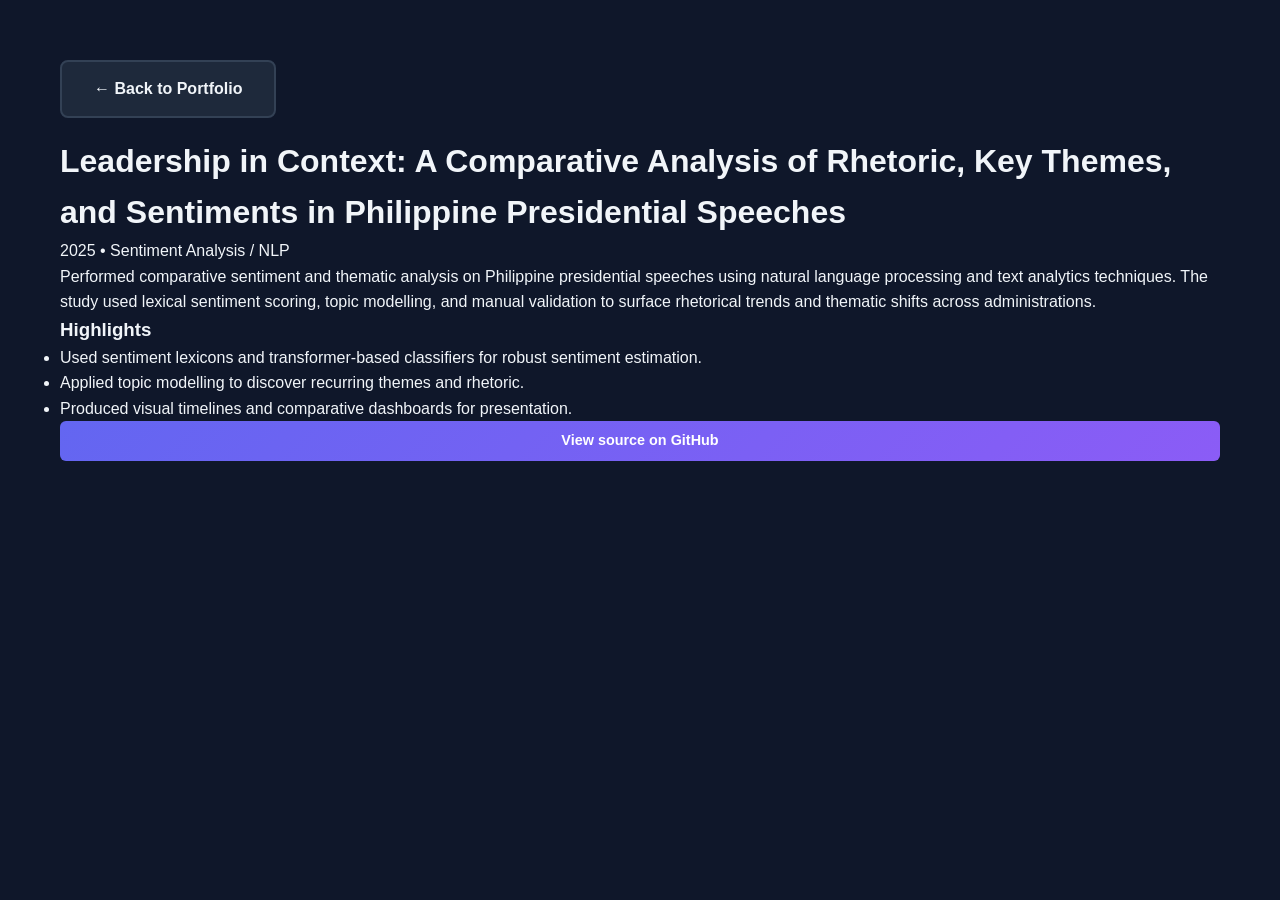
==== leadership-context.html @ 1852f16f "Add files via upload" ====
<!doctype html>
<html lang="en">
<head>
  <meta charset="utf-8">
  <meta name="viewport" content="width=device-width, initial-scale=1">
  <title>Leadership in Context — Research</title>
  <link rel="stylesheet" href="style.css">
</head>
<body>
  <div class="container" style="padding:60px 20px;">
    <a href="index.html" class="btn btn-tertiary" style="margin-bottom:18px; display:inline-block;">← Back to Portfolio</a>
    <h1>Leadership in Context: A Comparative Analysis of Rhetoric, Key Themes, and Sentiments in Philippine Presidential Speeches</h1>
    <p class="research-meta">2025 • Sentiment Analysis / NLP</p>
    <p class="research-desc">Performed comparative sentiment and thematic analysis on Philippine presidential speeches using natural language processing and text analytics techniques. The study used lexical sentiment scoring, topic modelling, and manual validation to surface rhetorical trends and thematic shifts across administrations.</p>
    <h3>Highlights</h3>
    <ul>
      <li>Used sentiment lexicons and transformer-based classifiers for robust sentiment estimation.</li>
      <li>Applied topic modelling to discover recurring themes and rhetoric.</li>
      <li>Produced visual timelines and comparative dashboards for presentation.</li>
    </ul>
    <p><a href="https://github.com/garciaralphlawrence-svg/leadership-context" target="_blank" rel="noopener noreferrer" class="project-link">View source on GitHub</a></p>
  </div>
</body>
</html>
---- style.css ----
/* ================================
   GLOBAL STYLES & VARIABLES
   ================================ */

:root {
    --primary-color: #6366f1;
    --primary-dark: #4f46e5;
    --secondary-color: #8b5cf6;
    --accent-color: #ec4899;
    --bg-color: #0f172a;
    --bg-secondary: #1e293b;
    --text-primary: #f1f5f9;
    --text-secondary: #cbd5e1;
    --text-tertiary: #94a3b8;
    --border-color: #334155;
    --success: #10b981;
    --warning: #f59e0b;
    --error: #ef4444;
    
    --transition: all 0.3s cubic-bezier(0.4, 0, 0.2, 1);
    --shadow-sm: 0 2px 8px rgba(0, 0, 0, 0.3);
    --shadow-md: 0 8px 24px rgba(0, 0, 0, 0.4);
    --shadow-lg: 0 20px 40px rgba(0, 0, 0, 0.5);
}

* {
    margin: 0;
    padding: 0;
    box-sizing: border-box;
}

html {
    scroll-behavior: smooth;
}

body {
    font-family: -apple-system, BlinkMacSystemFont, 'Segoe UI', Roboto, 'Helvetica Neue', Arial, sans-serif;
    background-color: var(--bg-color);
    color: var(--text-primary);
    line-height: 1.6;
    overflow-x: hidden;
}

/* ================================
   LOADING ANIMATION
   ================================ */

.loader {
    position: fixed;
    top: 0;
    left: 0;
    width: 100%;
    height: 100%;
    background: linear-gradient(135deg, var(--bg-color) 0%, var(--bg-secondary) 100%);
    display: flex;
    align-items: center;
    justify-content: center;
    z-index: 9999;
    animation: fadeOut 0.8s ease-in-out 2.5s forwards;
}

.loader-spinner {
    width: 50px;
    height: 50px;
    border: 3px solid var(--border-color);
    border-top-color: var(--primary-color);
    border-radius: 50%;
    animation: spin 1s linear infinite;
}

@keyframes spin {
    to { transform: rotate(360deg); }
}

@keyframes fadeOut {
    to {
        opacity: 0;
        visibility: hidden;
    }
}

/* ================================
   CONTAINER & LAYOUT
   ================================ */

.container {
    max-width: 1200px;
    margin: 0 auto;
    padding: 0 20px;
}

.section {
    padding: 100px 0;
    position: relative;
}

.section-title {
    font-size: 3rem;
    font-weight: 700;
    text-align: center;
    margin-bottom: 20px;
    background: linear-gradient(135deg, var(--primary-color), var(--secondary-color));
    -webkit-background-clip: text;
    -webkit-text-fill-color: transparent;
    background-clip: text;
}

.section-divider {
    width: 80px;
    height: 4px;
    background: linear-gradient(90deg, var(--primary-color), var(--secondary-color));
    margin: 0 auto 60px;
    border-radius: 2px;
}

/* ================================
   NAVIGATION BAR
   ================================ */

.navbar {
    position: fixed;
    top: 0;
    width: 100%;
    background: rgba(15, 23, 42, 0.8);
    backdrop-filter: blur(10px);
    border-bottom: 1px solid rgba(51, 65, 85, 0.1);
    z-index: 1000;
    transition: var(--transition);
}

.navbar.scrolled {
    background: rgba(15, 23, 42, 0.95);
    box-shadow: var(--shadow-sm);
}

.nav-container {
    max-width: 1200px;
    margin: 0 auto;
    padding: 0 20px;
    display: flex;
    justify-content: space-between;
    align-items: center;
    height: 70px;
}

.nav-logo a {
    font-size: 1.5rem;
    font-weight: 700;
    color: var(--text-primary);
    text-decoration: none;
    display: flex;
    align-items: center;
    gap: 8px;
}

.logo-char {
    background: linear-gradient(135deg, var(--primary-color), var(--secondary-color));
    -webkit-background-clip: text;
    -webkit-text-fill-color: transparent;
    background-clip: text;
}

.nav-menu {
    display: flex;
    list-style: none;
    gap: 30px;
}

.nav-link {
    color: var(--text-secondary);
    text-decoration: none;
    font-weight: 500;
    font-size: 0.95rem;
    transition: var(--transition);
    position: relative;
    padding-bottom: 5px;
}

.nav-link::after {
    content: '';
    position: absolute;
    bottom: 0;
    left: 0;
    width: 0;
    height: 2px;
    background: linear-gradient(90deg, var(--primary-color), var(--secondary-color));
    transition: var(--transition);
}

.nav-link:hover::after,
.nav-link.active::after {
    width: 100%;
}

.nav-link:hover,
.nav-link.active {
    color: var(--text-primary);
}

.hamburger {
    display: none;
    flex-direction: column;
    cursor: pointer;
    gap: 5px;
}

.hamburger span {
    width: 25px;
    height: 3px;
    background: var(--text-primary);
    border-radius: 2px;
    transition: var(--transition);
}

/* ================================
   HERO SECTION
   ================================ */

.hero {
    min-height: 100vh;
    display: flex;
    align-items: center;
    justify-content: center;
    position: relative;
    padding-top: 70px;
    overflow: hidden;
}

.animated-bg {
    position: absolute;
    top: 0;
    left: 0;
    width: 100%;
    height: 100%;
    z-index: -1;
}

.particle {
    position: absolute;
    width: 300px;
    height: 300px;
    background: radial-gradient(circle, var(--primary-color), transparent);
    border-radius: 50%;
    filter: blur(60px);
    opacity: 0.1;
    animation: float 15s ease-in-out infinite;
    left: var(--x);
    top: var(--y);
}

.particle:nth-child(even) {
    animation: float 20s ease-in-out infinite reverse;
    background: radial-gradient(circle, var(--secondary-color), transparent);
}

@keyframes float {
    0%, 100% { transform: translateY(0px); }
    50% { transform: translateY(-100px); }
}

.hero-content {
    text-align: center;
    z-index: 1;
    animation: fadeInUp 1s ease-out 0.2s backwards;
}

.profile-image-container {
    margin-bottom: 40px;
    animation: fadeInDown 1s ease-out backwards;
}

.profile-image {
    width: 200px;
    height: 200px;
    margin: 0 auto;
    position: relative;
    border-radius: 20px;
    overflow: hidden;
    border: 3px solid var(--primary-color);
    box-shadow: 0 20px 40px rgba(99, 102, 241, 0.3);
}

.profile-pic {
    width: 100%;
    height: 100%;
    object-fit: cover;
    display: block;
}

.hero-title {
    font-size: 4rem;
    font-weight: 800;
    margin-bottom: 15px;
    line-height: 1.2;
}

.typing {
    background: linear-gradient(135deg, var(--primary-color), var(--secondary-color), var(--accent-color));
    -webkit-background-clip: text;
    -webkit-text-fill-color: transparent;
    background-clip: text;
    animation: shimmer 3s ease-in-out infinite;
}

@keyframes shimmer {
    0%, 100% { background-position: 0% 50%; }
    50% { background-position: 100% 50%; }
}

.hero-subtitle {
    font-size: 1.5rem;
    color: var(--text-secondary);
    margin-bottom: 20px;
    font-weight: 600;
}

.hero-description {
    font-size: 1.1rem;
    color: var(--text-tertiary);
    max-width: 700px;
    margin: 0 auto 40px;
    line-height: 1.8;
}

.seeking-badge {
    display: inline-flex;
    align-items: center;
    gap: 10px;
    margin: 0 auto 20px;
    padding: 10px 18px;
    border-radius: 999px;
    background: rgba(16, 185, 129, 0.12);
    border: 1px solid rgba(16, 185, 129, 0.28);
    color: #a7f3d0;
    font-weight: 600;
    font-size: 0.95rem;
}

.trust-strip {
    display: flex;
    flex-wrap: wrap;
    justify-content: center;
    gap: 12px;
    margin-top: 26px;
}

.trust-item {
    display: inline-flex;
    align-items: center;
    gap: 8px;
    padding: 10px 14px;
    border-radius: 999px;
    background: rgba(99, 102, 241, 0.12);
    border: 1px solid rgba(99, 102, 241, 0.2);
    color: var(--text-primary);
    font-size: 0.9rem;
    font-weight: 600;
}

.hero-buttons {
    display: flex;
    gap: 20px;
    justify-content: center;
    flex-wrap: wrap;
}

/* ================================
   BUTTONS
   ================================ */

.btn {
    padding: 14px 32px;
    border: none;
    border-radius: 8px;
    font-size: 1rem;
    font-weight: 600;
    cursor: pointer;
    transition: var(--transition);
    display: inline-flex;
    align-items: center;
    gap: 8px;
    text-decoration: none;
}

.btn-primary {
    background: linear-gradient(135deg, var(--primary-color), var(--secondary-color));
    color: white;
    box-shadow: 0 10px 30px rgba(99, 102, 241, 0.3);
}

.btn-primary:hover {
    transform: translateY(-3px);
    box-shadow: 0 15px 40px rgba(99, 102, 241, 0.4);
}

.btn-secondary {
    background: transparent;
    border: 2px solid var(--primary-color);
    color: var(--primary-color);
}

.btn-secondary:hover {
    background: var(--primary-color);
    color: white;
    transform: translateY(-3px);
}

.btn-tertiary {
    background: var(--bg-secondary);
    border: 2px solid var(--border-color);
    color: var(--text-primary);
}

.btn-tertiary:hover {
    border-color: var(--primary-color);
    background: rgba(99, 102, 241, 0.1);
    transform: translateY(-3px);
}

/* ================================
   SCROLL INDICATOR
   ================================ */

.scroll-indicator {
    position: absolute;
    bottom: 40px;
    left: 50%;
    transform: translateX(-50%);
    display: flex;
    flex-direction: column;
    align-items: center;
    gap: 10px;
    animation: bounce 2s ease-in-out infinite;
    pointer-events: none !important;
    user-select: none;
    z-index: -1;
}

.scroll-indicator span {
    font-size: 0.9rem;
    color: var(--text-tertiary);
}

.mouse {
    width: 26px;
    height: 40px;
    border: 2px solid var(--text-tertiary);
    border-radius: 12px;
    display: flex;
    align-items: flex-start;
    justify-content: center;
    padding-top: 6px;
}

.wheel {
    width: 4px;
    height: 8px;
    background: var(--text-tertiary);
    border-radius: 2px;
    animation: scroll-wheel 1.5s ease-in-out infinite;
}

@keyframes bounce {
    0%, 100% { transform: translateX(-50%) translateY(0); }
    50% { transform: translateX(-50%) translateY(10px); }
}

@keyframes scroll-wheel {
    0% { opacity: 1; transform: translateY(0); }
    100% { opacity: 0; transform: translateY(10px); }
}

/* ================================
   ABOUT SECTION
   ================================ */

.about-content {
    display: grid;
    grid-template-columns: 1.2fr 1fr;
    gap: 60px;
    align-items: center;
}

.about-text h3 {
    font-size: 2rem;
    margin-bottom: 20px;
    color: var(--text-primary);
}

.about-text p {
    color: var(--text-secondary);
    margin-bottom: 20px;
    line-height: 1.8;
}

.about-highlights {
    display: grid;
    grid-template-columns: repeat(auto-fit, minmax(150px, 1fr));
    gap: 20px;
}

.highlight-card {
    background: linear-gradient(135deg, rgba(99, 102, 241, 0.1), rgba(139, 92, 246, 0.1));
    padding: 30px;
    border-radius: 12px;
    border: 1px solid rgba(99, 102, 241, 0.2);
    text-align: center;
    transition: var(--transition);
}

.highlight-card:hover {
    transform: translateY(-5px);
    border-color: var(--primary-color);
    box-shadow: 0 10px 30px rgba(99, 102, 241, 0.2);
}

.highlight-card i {
    font-size: 2.5rem;
    color: var(--primary-color);
    margin-bottom: 15px;
}

.highlight-card h4 {
    font-size: 1.1rem;
    margin-bottom: 10px;
    color: var(--text-primary);
}

.highlight-card p {
    font-size: 0.9rem;
    color: var(--text-tertiary);
}

/* ================================
   SKILLS SECTION
   ================================ */

.skills-grid {
    display: grid;
    grid-template-columns: repeat(auto-fit, minmax(300px, 1fr));
    gap: 40px;
}

.skill-category {
    background: linear-gradient(135deg, rgba(99, 102, 241, 0.05), rgba(139, 92, 246, 0.05));
    padding: 40px;
    border-radius: 12px;
    border: 1px solid rgba(99, 102, 241, 0.1);
    transition: var(--transition);
}

.skill-category:hover {
    border-color: var(--primary-color);
    box-shadow: 0 10px 30px rgba(99, 102, 241, 0.15);
}

.category-title {
    font-size: 1.3rem;
    color: var(--primary-color);
    margin-bottom: 25px;
    font-weight: 600;
}

.skill-cards {
    display: grid;
    gap: 20px;
}

.skill-card {
    background: var(--bg-secondary);
    padding: 15px;
    border-radius: 8px;
    border: 1px solid var(--border-color);
    transition: var(--transition);
}

.skill-card:hover {
    border-color: var(--primary-color);
    background: rgba(99, 102, 241, 0.1);
}

.skill-card i {
    font-size: 1.8rem;
    color: var(--primary-color);
    margin-bottom: 8px;
}

.skill-card span {
    display: block;
    font-weight: 600;
    margin-bottom: 8px;
    color: var(--text-primary);
}

.skill-level {
    width: 100%;
    height: 6px;
    background: var(--border-color);
    border-radius: 3px;
    overflow: hidden;
}

.level-fill {
    height: 100%;
    background: linear-gradient(90deg, var(--primary-color), var(--secondary-color));
    border-radius: 3px;
    animation: fillBar 1.5s ease-out;
}

@keyframes fillBar {
    from { width: 0; }
}

/* ================================
   EXPERIENCE SECTION
   ================================ */

.timeline {
    position: relative;
    padding: 20px 0;
}

.timeline::before {
    content: '';
    position: absolute;
    left: 50%;
    transform: translateX(-50%);
    width: 2px;
    height: 100%;
    background: linear-gradient(180deg, var(--primary-color), var(--secondary-color));
}

.timeline-item {
    margin-bottom: 50px;
    position: relative;
}

.timeline-item:nth-child(even) .timeline-content {
    margin-left: auto;
    margin-right: 0;
    text-align: right;
}

.timeline-dot {
    position: absolute;
    left: 50%;
    top: 0;
    transform: translateX(-50%);
    width: 20px;
    height: 20px;
    background: var(--primary-color);
    border: 4px solid var(--bg-color);
    border-radius: 50%;
    box-shadow: 0 0 0 4px var(--primary-color);
}

.timeline-content {
    max-width: 45%;
    background: linear-gradient(135deg, rgba(99, 102, 241, 0.1), rgba(139, 92, 246, 0.1));
    padding: 30px;
    border-radius: 12px;
    border: 1px solid rgba(99, 102, 241, 0.2);
    transition: var(--transition);
}

.timeline-content:hover {
    border-color: var(--primary-color);
    box-shadow: 0 10px 30px rgba(99, 102, 241, 0.15);
}

.timeline-header {
    display: flex;
    justify-content: space-between;
    align-items: center;
    margin-bottom: 10px;
}

.timeline-content h3 {
    font-size: 1.5rem;
    color: var(--text-primary);
    margin-bottom: 5px;
}

.timeline-date {
    font-size: 0.9rem;
    color: var(--text-tertiary);
    display: flex;
    align-items: center;
    gap: 5px;
}

.timeline-company {
    color: var(--primary-color);
    font-weight: 600;
    margin-bottom: 15px;
    font-size: 0.95rem;
}

.timeline-responsibilities {
    list-style: none;
    color: var(--text-secondary);
}

.timeline-responsibilities li {
    margin-bottom: 12px;
    padding-left: 20px;
    position: relative;
}

.timeline-responsibilities li::before {
    content: '▸';
    position: absolute;
    left: 0;
    color: var(--primary-color);
}

/* ================================
   PROJECTS SECTION
   ================================ */

.projects-grid {
    display: grid;
    grid-template-columns: repeat(auto-fit, minmax(350px, 1fr));
    gap: 30px;
}

.featured-project {
    background: linear-gradient(135deg, rgba(99, 102, 241, 0.14), rgba(139, 92, 246, 0.12));
    border: 1px solid rgba(99, 102, 241, 0.25);
    border-radius: 18px;
    padding: 30px;
    margin-bottom: 34px;
    box-shadow: var(--shadow-md);
}

.featured-label {
    display: inline-block;
    margin-bottom: 12px;
    padding: 6px 12px;
    border-radius: 999px;
    background: rgba(99, 102, 241, 0.2);
    color: #c7d2fe;
    font-size: 0.78rem;
    font-weight: 700;
    letter-spacing: 0.08em;
    text-transform: uppercase;
}

.featured-project h3 {
    font-size: 1.8rem;
    margin-bottom: 12px;
    color: var(--text-primary);
}

.featured-project p {
    color: var(--text-secondary);
    line-height: 1.7;
    max-width: 900px;
}

.featured-details {
    display: flex;
    flex-wrap: wrap;
    gap: 12px;
    margin-top: 18px;
}

.featured-details span {
    display: inline-flex;
    align-items: center;
    gap: 8px;
    padding: 8px 12px;
    border-radius: 999px;
    background: rgba(15, 23, 42, 0.55);
    border: 1px solid rgba(148, 163, 184, 0.2);
    color: var(--text-secondary);
    font-size: 0.9rem;
}

.project-card {
    background: var(--bg-secondary);
    border-radius: 12px;
    overflow: hidden;
    border: 1px solid var(--border-color);
    transition: var(--transition);
    display: flex;
    flex-direction: column;
}

.project-card:hover {
    transform: translateY(-8px);
    border-color: var(--primary-color);
    box-shadow: 0 20px 40px rgba(99, 102, 241, 0.2);
}

.project-image {
    width: 100%;
    height: 180px;
    display: flex;
    align-items: center;
    justify-content: center;
    font-size: 4rem;
    color: rgba(255, 255, 255, 0.2);
    transition: var(--transition);
}

.project-card:hover .project-image {
    transform: scale(1.05);
    filter: brightness(1.1);
}

.project-content {
    padding: 25px;
    flex-grow: 1;
    display: flex;
    flex-direction: column;
}

.project-content h3 {
    font-size: 1.4rem;
    color: var(--text-primary);
    margin-bottom: 12px;
}

.project-content p {
    color: var(--text-secondary);
    margin-bottom: 20px;
    line-height: 1.6;
    flex-grow: 1;
}

.project-tech {
    display: flex;
    gap: 8px;
    flex-wrap: wrap;
    margin-bottom: 20px;
}

.tech-tag {
    background: rgba(99, 102, 241, 0.2);
    color: var(--primary-color);
    padding: 4px 12px;
    border-radius: 20px;
    font-size: 0.8rem;
    font-weight: 500;
}

.project-links {
    display: flex;
    gap: 12px;
}

.project-link {
    flex: 1;
    padding: 8px 16px;
    background: linear-gradient(135deg, var(--primary-color), var(--secondary-color));
    color: white;
    border: none;
    border-radius: 6px;
    text-decoration: none;
    text-align: center;
    font-size: 0.9rem;
    font-weight: 600;
    transition: var(--transition);
    cursor: pointer;
    display: flex;
    align-items: center;
    justify-content: center;
    gap: 6px;
}

.project-link:hover {
    transform: translateY(-2px);
    box-shadow: 0 8px 20px rgba(99, 102, 241, 0.3);
}

.project-proof {
    margin-top: 18px;
    padding-top: 18px;
    border-top: 1px solid rgba(148, 163, 184, 0.15);
}

.proof-image-frame {
    border: 1px solid rgba(99, 102, 241, 0.25);
    border-radius: 12px;
    overflow: hidden;
    background: rgba(15, 23, 42, 0.45);
    margin-bottom: 14px;
}

.proof-image {
    display: block;
    width: 100%;
    height: 180px;
    object-fit: cover;
}

.proof-image-placeholder {
    border: 1px dashed rgba(99, 102, 241, 0.35);
    border-radius: 12px;
    padding: 16px;
    margin-bottom: 14px;
    background: rgba(15, 23, 42, 0.45);
    color: var(--text-tertiary);
    font-size: 0.9rem;
    display: flex;
    align-items: center;
    gap: 10px;
}

.proof-points {
    margin: 0;
    padding-left: 18px;
    color: var(--text-secondary);
}

.proof-points li {
    margin-bottom: 8px;
    line-height: 1.5;
}

/* ================================
   CERTIFICATIONS SECTION
   ================================ */

.certifications-grid {
    display: grid;
    grid-template-columns: repeat(auto-fit, minmax(300px, 1fr));
    gap: 30px;
}

.certification-card {
    background: linear-gradient(135deg, rgba(99, 102, 241, 0.1), rgba(139, 92, 246, 0.1));
    border-radius: 12px;
    border: 1px solid rgba(99, 102, 241, 0.2);
    text-align: center;
    transition: var(--transition);
    position: relative;
    overflow: hidden;
    display: flex;
    flex-direction: column;
}

.certification-card:hover {
    transform: translateY(-5px);
    border-color: var(--primary-color);
    box-shadow: 0 15px 40px rgba(99, 102, 241, 0.2);
}

.cert-image {
    width: 100%;
    height: 200px;
    object-fit: cover;
    display: block;
    background: linear-gradient(135deg, rgba(99, 102, 241, 0.2), rgba(139, 92, 246, 0.2));
}

.cert-image[src=""],
.cert-image:not([src]),
.cert-image.error {
    background: linear-gradient(135deg, rgba(99, 102, 241, 0.3), rgba(139, 92, 246, 0.3));
    display: flex;
    align-items: center;
    justify-content: center;
    color: var(--text-tertiary);
}

.certification-card h3 {
    font-size: 1.3rem;
    color: var(--text-primary);
    margin-bottom: 12px;
    padding: 25px 25px 0 25px;
}

.certification-card p {
    color: var(--text-secondary);
    margin-bottom: 20px;
    line-height: 1.6;
    padding: 0 25px;
}

.cert-badge {
    display: inline-block;
    background: var(--success);
    color: white;
    padding: 6px 16px;
    border-radius: 20px;
    font-size: 0.8rem;
    font-weight: 600;
    margin-bottom: 20px;
}

/* ================================
   ACHIEVEMENTS SECTION
   ================================ */

.achievements-grid {
    display: grid;
    grid-template-columns: repeat(auto-fit, minmax(280px, 1fr));
    gap: 30px;
}

.achievement-card {
    background: linear-gradient(135deg, rgba(139, 92, 246, 0.1), rgba(236, 72, 153, 0.1));
    padding: 40px;
    border-radius: 12px;
    border: 1px solid rgba(236, 72, 153, 0.2);
    text-align: center;
    transition: var(--transition);
}

.achievement-card:hover {
    transform: translateY(-5px);
    border-color: var(--accent-color);
    box-shadow: 0 15px 40px rgba(236, 72, 153, 0.2);
}

.achievement-icon {
    width: 80px;
    height: 80px;
    margin: 0 auto 20px;
    background: linear-gradient(135deg, var(--secondary-color), var(--accent-color));
    border-radius: 50%;
    display: flex;
    align-items: center;
    justify-content: center;
    font-size: 2.5rem;
    color: white;
}

.achievement-card h3 {
    font-size: 1.3rem;
    color: var(--text-primary);
    margin-bottom: 12px;
}

.achievement-card p {
    color: var(--text-secondary);
    line-height: 1.6;
}

/* ================================
   CONTACT SECTION
   ================================ */

.contact-intro {
    text-align: center;
    font-size: 1.1rem;
    color: var(--text-secondary);
    max-width: 600px;
    margin: 0 auto 50px;
    line-height: 1.8;
}

.contact-cta-wrap {
    display: flex;
    justify-content: center;
    margin-bottom: 30px;
}

.contact-cta-btn {
    min-width: 220px;
    justify-content: center;
}

.contact-methods {
    display: grid;
    grid-template-columns: repeat(auto-fit, minmax(250px, 1fr));
    gap: 25px;
}

.contact-method {
    background: linear-gradient(135deg, rgba(99, 102, 241, 0.1), rgba(139, 92, 246, 0.1));
    padding: 30px;
    border-radius: 12px;
    border: 1px solid rgba(99, 102, 241, 0.2);
    display: flex;
    align-items: flex-start;
    gap: 20px;
    text-decoration: none;
    transition: var(--transition);
    min-width: 0;
}

.contact-method:hover {
    transform: translateY(-5px);
    border-color: var(--primary-color);
    box-shadow: 0 15px 40px rgba(99, 102, 241, 0.2);
    background: linear-gradient(135deg, rgba(99, 102, 241, 0.15), rgba(139, 92, 246, 0.15));
}

.contact-icon {
    width: 60px;
    height: 60px;
    background: linear-gradient(135deg, var(--primary-color), var(--secondary-color));
    border-radius: 50%;
    display: flex;
    align-items: center;
    justify-content: center;
    font-size: 1.8rem;
    color: white;
    flex-shrink: 0;
}

.contact-info h4 {
    color: var(--text-primary);
    margin-bottom: 5px;
    word-break: break-word;
}

.contact-info p {
    color: var(--text-secondary);
    font-size: 0.95rem;
    line-height: 1.45;
    overflow-wrap: anywhere;
    word-break: break-word;
}

/* ================================
   FOOTER
   ================================ */

.footer {
    background: linear-gradient(135deg, rgba(99, 102, 241, 0.05), rgba(139, 92, 246, 0.05));
    border-top: 1px solid var(--border-color);
    padding: 40px 0;
    text-align: center;
}

.footer p {
    color: var(--text-secondary);
}

.footer-subtitle {
    font-size: 0.9rem;
    color: var(--text-tertiary);
    margin-top: 10px;
}

/* ================================
   BACK TO TOP BUTTON
   ================================ */

.back-to-top {
    position: fixed;
    bottom: 30px;
    right: 30px;
    width: 50px;
    height: 50px;
    background: linear-gradient(135deg, var(--primary-color), var(--secondary-color));
    border: none;
    border-radius: 50%;
    color: white;
    font-size: 1.2rem;
    cursor: pointer;
    transition: var(--transition);
    display: none;
    align-items: center;
    justify-content: center;
    box-shadow: 0 10px 30px rgba(99, 102, 241, 0.3);
}

.back-to-top.show {
    display: flex;
}

.back-to-top:hover {
    transform: translateY(-5px);
    box-shadow: 0 15px 40px rgba(99, 102, 241, 0.4);
}

/* ================================
   SCROLL REVEAL ANIMATIONS
   ================================ */

.fade-in-up {
    animation: fadeInUp 0.8s ease-out;
}

.fade-in-down {
    animation: fadeInDown 0.8s ease-out;
}

@keyframes fadeInUp {
    from {
        opacity: 0;
        transform: translateY(40px);
    }
    to {
        opacity: 1;
        transform: translateY(0);
    }
}

@keyframes fadeInDown {
    from {
        opacity: 0;
        transform: translateY(-40px);
    }
    to {
        opacity: 1;
        transform: translateY(0);
    }
}

/* ================================
   RESPONSIVE DESIGN
   ================================ */

@media (max-width: 768px) {
    .nav-menu {
        position: fixed;
        left: -100%;
        top: 70px;
        flex-direction: column;
        background: rgba(15, 23, 42, 0.95);
        width: 100%;
        text-align: center;
        transition: 0.3s;
        padding: 20px 0;
        gap: 0;
    }

    .nav-menu.active {
        left: 0;
    }

    .hamburger {
        display: flex;
    }

    .hamburger.active span:nth-child(1) {
        transform: rotate(-45deg) translate(-5px, 6px);
    }

    .hamburger.active span:nth-child(2) {
        opacity: 0;
    }

    .hamburger.active span:nth-child(3) {
        transform: rotate(45deg) translate(-5px, -6px);
    }

    .section-title {
        font-size: 2rem;
    }

    .hero-title {
        font-size: 2.5rem;
    }

    .hero-subtitle {
        font-size: 1.2rem;
    }

    .hero-buttons {
        flex-direction: column;
        align-items: center;
    }

    .btn {
        width: 100%;
        justify-content: center;
    }

    .about-content {
        grid-template-columns: 1fr;
    }

    .skills-grid {
        grid-template-columns: 1fr;
    }

    .timeline::before {
        left: 20px;
    }

    .timeline-dot {
        left: 20px;
    }

    .timeline-content {
        max-width: 100%;
        margin-left: 60px;
        margin-right: 0;
        text-align: left;
    }

    .timeline-item:nth-child(even) .timeline-content {
        margin-left: 60px;
        margin-right: 0;
        text-align: left;
    }

    .projects-grid {
        grid-template-columns: 1fr;
    }

    .certifications-grid {
        grid-template-columns: 1fr;
    }

    .achievements-grid {
        grid-template-columns: 1fr;
    }

    .contact-methods {
        grid-template-columns: 1fr;
    }

    .back-to-top {
        width: 45px;
        height: 45px;
        bottom: 20px;
        right: 20px;
    }
}

@media (max-width: 480px) {
    .hero-title {
        font-size: 1.8rem;
    }

    .section-title {
        font-size: 1.5rem;
    }

    .profile-image {
        width: 100px;
        height: 100px;
    }

    .container {
        padding: 0 15px;
    }

    .section {
        padding: 60px 0;
    }
}
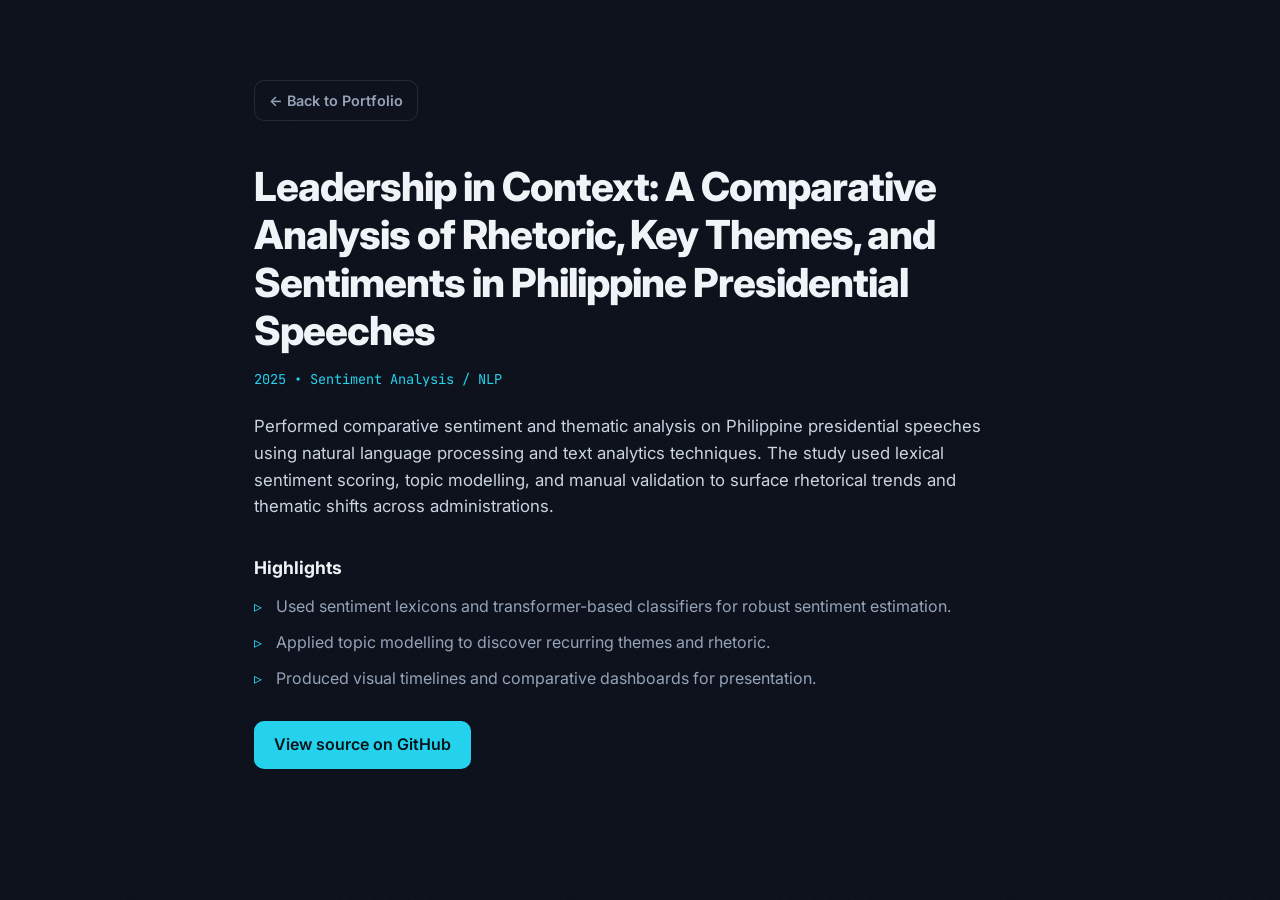
==== commit dff5c7e3: "Redesign portfolio: dark motion UI, updated content from 2026 CV - New hero with typed roles, animat" ====
--- a/leadership-context.html
+++ b/leadership-context.html
@@ -4,11 +4,14 @@
   <meta charset="utf-8">
   <meta name="viewport" content="width=device-width, initial-scale=1">
   <title>Leadership in Context — Research</title>
+  <link rel="preconnect" href="https://fonts.googleapis.com">
+  <link href="https://fonts.googleapis.com/css2?family=Inter:wght@400;500;600;700;800&family=JetBrains+Mono:wght@400;500&display=swap" rel="stylesheet">
   <link rel="stylesheet" href="style.css">
+  <script>try{document.documentElement.dataset.theme=localStorage.getItem('theme')||'dark'}catch(e){document.documentElement.dataset.theme='dark'}</script>
 </head>
-<body>
-  <div class="container" style="padding:60px 20px;">
-    <a href="index.html" class="btn btn-tertiary" style="margin-bottom:18px; display:inline-block;">← Back to Portfolio</a>
+<body class="subpage">
+  <div class="container">
+    <a href="index.html#research" class="btn btn-tertiary" style="margin-bottom:18px; display:inline-block;">← Back to Portfolio</a>
     <h1>Leadership in Context: A Comparative Analysis of Rhetoric, Key Themes, and Sentiments in Philippine Presidential Speeches</h1>
     <p class="research-meta">2025 • Sentiment Analysis / NLP</p>
     <p class="research-desc">Performed comparative sentiment and thematic analysis on Philippine presidential speeches using natural language processing and text analytics techniques. The study used lexical sentiment scoring, topic modelling, and manual validation to surface rhetorical trends and thematic shifts across administrations.</p>
--- a/style.css
+++ b/style.css
@@ -1,1340 +1,548 @@
-/* ================================
-   GLOBAL STYLES & VARIABLES
-   ================================ */
-
+/* ==========================================================================
+   Ralph Garcia — Portfolio
+   ========================================================================== */
 :root {
-    --primary-color: #6366f1;
-    --primary-dark: #4f46e5;
-    --secondary-color: #8b5cf6;
-    --accent-color: #ec4899;
-    --bg-color: #0f172a;
-    --bg-secondary: #1e293b;
-    --text-primary: #f1f5f9;
-    --text-secondary: #cbd5e1;
-    --text-tertiary: #94a3b8;
-    --border-color: #334155;
-    --success: #10b981;
-    --warning: #f59e0b;
-    --error: #ef4444;
-    
-    --transition: all 0.3s cubic-bezier(0.4, 0, 0.2, 1);
-    --shadow-sm: 0 2px 8px rgba(0, 0, 0, 0.3);
-    --shadow-md: 0 8px 24px rgba(0, 0, 0, 0.4);
-    --shadow-lg: 0 20px 40px rgba(0, 0, 0, 0.5);
-}
-
-* {
-    margin: 0;
-    padding: 0;
-    box-sizing: border-box;
-}
-
-html {
-    scroll-behavior: smooth;
-}
-
+  --bg: #0b0f1a;
+  --bg-2: #0f1524;
+  --surface: #111827;
+  --surface-2: #162033;
+  --border: rgba(51, 65, 85, 0.55);
+  --border-strong: rgba(71, 85, 105, 0.8);
+  --text: #f1f5f9;
+  --text-2: #cbd5e1;
+  --muted: #94a3b8;
+  --faint: #64748b;
+  --accent: #22d3ee;
+  --accent-2: #38bdf8;
+  --accent-3: #a78bfa;
+  --green: #34d399;
+  --accent-rgb: 34, 211, 238;
+  --glow: rgba(34, 211, 238, 0.18);
+  --shadow: 0 20px 50px -20px rgba(0, 0, 0, 0.7);
+  --radius: 16px;
+  --mono: "JetBrains Mono", ui-monospace, monospace;
+  --sans: "Inter", system-ui, -apple-system, sans-serif;
+  --ease: cubic-bezier(0.22, 1, 0.36, 1);
+}
+
+[data-theme="light"] {
+  --bg: #f6f8fc;
+  --bg-2: #eef2f8;
+  --surface: #ffffff;
+  --surface-2: #f1f5f9;
+  --border: rgba(148, 163, 184, 0.35);
+  --border-strong: rgba(100, 116, 139, 0.45);
+  --text: #0f172a;
+  --text-2: #334155;
+  --muted: #475569;
+  --faint: #64748b;
+  --accent: #0891b2;
+  --accent-2: #0284c7;
+  --accent-3: #7c3aed;
+  --green: #059669;
+  --accent-rgb: 8, 145, 178;
+  --glow: rgba(8, 145, 178, 0.12);
+  --shadow: 0 20px 45px -25px rgba(15, 23, 42, 0.35);
+}
+
+*, *::before, *::after { box-sizing: border-box; margin: 0; padding: 0; }
+html { scroll-behavior: smooth; scroll-padding-top: 80px; overflow-x: clip; }
 body {
-    font-family: -apple-system, BlinkMacSystemFont, 'Segoe UI', Roboto, 'Helvetica Neue', Arial, sans-serif;
-    background-color: var(--bg-color);
-    color: var(--text-primary);
-    line-height: 1.6;
-    overflow-x: hidden;
-}
-
-/* ================================
-   LOADING ANIMATION
-   ================================ */
-
+  font-family: var(--sans);
+  background: var(--bg);
+  color: var(--text);
+  line-height: 1.6;
+  -webkit-font-smoothing: antialiased;
+  overflow-x: hidden;
+  transition: background-color .4s var(--ease), color .4s var(--ease);
+}
+body.loading { overflow: hidden; }
+/* film grain */
+body::before {
+  content: ""; position: fixed; inset: 0; pointer-events: none; z-index: 9998; opacity: .04;
+  background-image: url("data:image/svg+xml,%3Csvg xmlns='http://www.w3.org/2000/svg' width='320' height='320'%3E%3Cfilter id='n'%3E%3CfeTurbulence type='fractalNoise' baseFrequency='0.72' numOctaves='4' stitchTiles='stitch'/%3E%3C/filter%3E%3Crect width='320' height='320' filter='url(%23n)'/%3E%3C/svg%3E");
+  background-size: 220px;
+}
+a { color: inherit; text-decoration: none; }
+img { max-width: 100%; display: block; }
+button { font: inherit; color: inherit; background: none; border: 0; cursor: pointer; }
+::selection { background: rgba(var(--accent-rgb), .3); }
+strong { color: var(--text); font-weight: 600; }
+.accent { color: var(--accent); }
+
+.container { width: 100%; max-width: 1180px; margin: 0 auto; padding: 0 24px; }
+.container.narrow { max-width: 900px; }
+.container.center { text-align: center; }
+
+/* ---------- Loader ---------- */
 .loader {
-    position: fixed;
-    top: 0;
-    left: 0;
-    width: 100%;
-    height: 100%;
-    background: linear-gradient(135deg, var(--bg-color) 0%, var(--bg-secondary) 100%);
-    display: flex;
-    align-items: center;
-    justify-content: center;
-    z-index: 9999;
-    animation: fadeOut 0.8s ease-in-out 2.5s forwards;
-}
-
-.loader-spinner {
-    width: 50px;
-    height: 50px;
-    border: 3px solid var(--border-color);
-    border-top-color: var(--primary-color);
-    border-radius: 50%;
-    animation: spin 1s linear infinite;
-}
-
-@keyframes spin {
-    to { transform: rotate(360deg); }
-}
-
-@keyframes fadeOut {
-    to {
-        opacity: 0;
-        visibility: hidden;
-    }
-}
-
-/* ================================
-   CONTAINER & LAYOUT
-   ================================ */
-
-.container {
-    max-width: 1200px;
-    margin: 0 auto;
-    padding: 0 20px;
-}
-
-.section {
-    padding: 100px 0;
-    position: relative;
-}
-
-.section-title {
-    font-size: 3rem;
-    font-weight: 700;
-    text-align: center;
-    margin-bottom: 20px;
-    background: linear-gradient(135deg, var(--primary-color), var(--secondary-color));
-    -webkit-background-clip: text;
-    -webkit-text-fill-color: transparent;
-    background-clip: text;
-}
-
-.section-divider {
-    width: 80px;
-    height: 4px;
-    background: linear-gradient(90deg, var(--primary-color), var(--secondary-color));
-    margin: 0 auto 60px;
-    border-radius: 2px;
-}
-
-/* ================================
-   NAVIGATION BAR
-   ================================ */
-
-.navbar {
-    position: fixed;
-    top: 0;
-    width: 100%;
-    background: rgba(15, 23, 42, 0.8);
-    backdrop-filter: blur(10px);
-    border-bottom: 1px solid rgba(51, 65, 85, 0.1);
-    z-index: 1000;
-    transition: var(--transition);
-}
-
-.navbar.scrolled {
-    background: rgba(15, 23, 42, 0.95);
-    box-shadow: var(--shadow-sm);
-}
-
-.nav-container {
-    max-width: 1200px;
-    margin: 0 auto;
-    padding: 0 20px;
-    display: flex;
-    justify-content: space-between;
-    align-items: center;
-    height: 70px;
-}
-
-.nav-logo a {
-    font-size: 1.5rem;
-    font-weight: 700;
-    color: var(--text-primary);
-    text-decoration: none;
-    display: flex;
-    align-items: center;
-    gap: 8px;
-}
-
-.logo-char {
-    background: linear-gradient(135deg, var(--primary-color), var(--secondary-color));
-    -webkit-background-clip: text;
-    -webkit-text-fill-color: transparent;
-    background-clip: text;
-}
-
-.nav-menu {
-    display: flex;
-    list-style: none;
-    gap: 30px;
-}
-
-.nav-link {
-    color: var(--text-secondary);
-    text-decoration: none;
-    font-weight: 500;
-    font-size: 0.95rem;
-    transition: var(--transition);
-    position: relative;
-    padding-bottom: 5px;
-}
-
-.nav-link::after {
-    content: '';
-    position: absolute;
-    bottom: 0;
-    left: 0;
-    width: 0;
-    height: 2px;
-    background: linear-gradient(90deg, var(--primary-color), var(--secondary-color));
-    transition: var(--transition);
-}
-
-.nav-link:hover::after,
-.nav-link.active::after {
-    width: 100%;
-}
-
-.nav-link:hover,
-.nav-link.active {
-    color: var(--text-primary);
-}
-
-.hamburger {
-    display: none;
-    flex-direction: column;
-    cursor: pointer;
-    gap: 5px;
-}
-
-.hamburger span {
-    width: 25px;
-    height: 3px;
-    background: var(--text-primary);
-    border-radius: 2px;
-    transition: var(--transition);
-}
-
-/* ================================
-   HERO SECTION
-   ================================ */
-
-.hero {
-    min-height: 100vh;
-    display: flex;
-    align-items: center;
-    justify-content: center;
-    position: relative;
-    padding-top: 70px;
-    overflow: hidden;
-}
-
-.animated-bg {
-    position: absolute;
-    top: 0;
-    left: 0;
-    width: 100%;
-    height: 100%;
-    z-index: -1;
-}
-
-.particle {
-    position: absolute;
-    width: 300px;
-    height: 300px;
-    background: radial-gradient(circle, var(--primary-color), transparent);
-    border-radius: 50%;
-    filter: blur(60px);
-    opacity: 0.1;
-    animation: float 15s ease-in-out infinite;
-    left: var(--x);
-    top: var(--y);
-}
-
-.particle:nth-child(even) {
-    animation: float 20s ease-in-out infinite reverse;
-    background: radial-gradient(circle, var(--secondary-color), transparent);
-}
-
-@keyframes float {
-    0%, 100% { transform: translateY(0px); }
-    50% { transform: translateY(-100px); }
-}
-
-.hero-content {
-    text-align: center;
-    z-index: 1;
-    animation: fadeInUp 1s ease-out 0.2s backwards;
-}
-
-.profile-image-container {
-    margin-bottom: 40px;
-    animation: fadeInDown 1s ease-out backwards;
-}
-
-.profile-image {
-    width: 200px;
-    height: 200px;
-    margin: 0 auto;
-    position: relative;
-    border-radius: 20px;
-    overflow: hidden;
-    border: 3px solid var(--primary-color);
-    box-shadow: 0 20px 40px rgba(99, 102, 241, 0.3);
-}
-
-.profile-pic {
-    width: 100%;
-    height: 100%;
-    object-fit: cover;
-    display: block;
-}
-
-.hero-title {
-    font-size: 4rem;
-    font-weight: 800;
-    margin-bottom: 15px;
-    line-height: 1.2;
-}
-
-.typing {
-    background: linear-gradient(135deg, var(--primary-color), var(--secondary-color), var(--accent-color));
-    -webkit-background-clip: text;
-    -webkit-text-fill-color: transparent;
-    background-clip: text;
-    animation: shimmer 3s ease-in-out infinite;
-}
-
-@keyframes shimmer {
-    0%, 100% { background-position: 0% 50%; }
-    50% { background-position: 100% 50%; }
-}
-
-.hero-subtitle {
-    font-size: 1.5rem;
-    color: var(--text-secondary);
-    margin-bottom: 20px;
-    font-weight: 600;
-}
-
-.hero-description {
-    font-size: 1.1rem;
-    color: var(--text-tertiary);
-    max-width: 700px;
-    margin: 0 auto 40px;
-    line-height: 1.8;
-}
-
-.seeking-badge {
-    display: inline-flex;
-    align-items: center;
-    gap: 10px;
-    margin: 0 auto 20px;
-    padding: 10px 18px;
-    border-radius: 999px;
-    background: rgba(16, 185, 129, 0.12);
-    border: 1px solid rgba(16, 185, 129, 0.28);
-    color: #a7f3d0;
-    font-weight: 600;
-    font-size: 0.95rem;
-}
-
-.trust-strip {
-    display: flex;
-    flex-wrap: wrap;
-    justify-content: center;
-    gap: 12px;
-    margin-top: 26px;
-}
-
-.trust-item {
-    display: inline-flex;
-    align-items: center;
-    gap: 8px;
-    padding: 10px 14px;
-    border-radius: 999px;
-    background: rgba(99, 102, 241, 0.12);
-    border: 1px solid rgba(99, 102, 241, 0.2);
-    color: var(--text-primary);
-    font-size: 0.9rem;
-    font-weight: 600;
-}
-
-.hero-buttons {
-    display: flex;
-    gap: 20px;
-    justify-content: center;
-    flex-wrap: wrap;
-}
-
-/* ================================
-   BUTTONS
-   ================================ */
-
+  position: fixed; inset: 0; z-index: 10000; background: var(--bg);
+  display: grid; place-items: center; transition: opacity .6s var(--ease), visibility .6s;
+}
+.loader.done { opacity: 0; visibility: hidden; }
+.loader-inner { display: flex; flex-direction: column; align-items: center; gap: 16px; }
+.loader-mono { font-family: var(--mono); font-size: 1.1rem; color: var(--text-2); }
+.loader-bar { width: 180px; height: 2px; background: var(--border); border-radius: 2px; overflow: hidden; }
+.loader-bar span { display: block; height: 100%; width: 0; background: linear-gradient(90deg, var(--accent), var(--accent-3)); animation: load 1s var(--ease) forwards; }
+@keyframes load { to { width: 100%; } }
+
+/* ---------- Ambient layers ---------- */
+#networkCanvas { position: fixed; inset: 0; z-index: 0; pointer-events: none; opacity: .55; }
+#fxCanvas { position: fixed; inset: 0; z-index: 9997; pointer-events: none; display: none; }
+.cursor-glow {
+  position: fixed; top: 0; left: 0; width: 520px; height: 520px; border-radius: 50%; pointer-events: none; z-index: 1;
+  background: radial-gradient(circle, var(--glow), transparent 65%);
+  transform: translate(-50%, -50%); transition: opacity .3s; opacity: 0;
+}
+.scroll-progress {
+  position: fixed; top: 0; left: 0; height: 2px; width: 100%; z-index: 1001; transform-origin: 0 50%; transform: scaleX(0);
+  background: linear-gradient(90deg, var(--accent), var(--accent-3));
+}
+main, .footer { position: relative; z-index: 2; }
+
+/* ---------- Nav ---------- */
+.nav { position: fixed; top: 0; left: 0; right: 0; z-index: 1000; transition: background .3s, border-color .3s, transform .4s var(--ease); border-bottom: 1px solid transparent; }
+.nav.scrolled { background: color-mix(in srgb, var(--bg) 78%, transparent); backdrop-filter: blur(14px); -webkit-backdrop-filter: blur(14px); border-bottom-color: var(--border); }
+.nav.hidden { transform: translateY(-100%); }
+.nav-inner { max-width: 1180px; margin: 0 auto; padding: 0 24px; height: 68px; display: flex; align-items: center; justify-content: space-between; gap: 16px; }
+.nav-logo { display: flex; align-items: center; gap: 3px; font-weight: 800; font-size: 1.2rem; letter-spacing: -.02em; }
+.logo-mark { background: linear-gradient(135deg, var(--text), var(--accent)); -webkit-background-clip: text; background-clip: text; color: transparent; }
+.logo-dot { width: 7px; height: 7px; border-radius: 50%; background: var(--accent); box-shadow: 0 0 12px var(--accent); margin-top: 8px; }
+.nav-links { position: relative; display: flex; gap: 4px; }
+.nav-links a { position: relative; padding: 8px 14px; font-size: .88rem; color: var(--muted); font-weight: 500; transition: color .2s; z-index: 1; }
+.nav-links a:hover, .nav-links a.active { color: var(--text); }
+.nav-indicator { position: absolute; bottom: 2px; height: 2px; background: var(--accent); border-radius: 2px; transition: left .4s var(--ease), width .4s var(--ease), opacity .3s; opacity: 0; box-shadow: 0 0 10px var(--accent); }
+.nav-actions { display: flex; align-items: center; gap: 8px; }
+.icon-btn, .kbd-btn {
+  height: 38px; min-width: 38px; border-radius: 10px; border: 1px solid var(--border); display: inline-flex; align-items: center; justify-content: center; gap: 8px;
+  color: var(--muted); transition: all .2s; background: color-mix(in srgb, var(--surface) 60%, transparent);
+}
+.kbd-btn { padding: 0 10px; font-size: .8rem; }
+.icon-btn:hover, .kbd-btn:hover { color: var(--accent); border-color: rgba(var(--accent-rgb), .5); }
+.kbd { font-family: var(--mono); font-size: .7rem; padding: 2px 6px; border-radius: 5px; border: 1px solid var(--border); color: var(--muted); }
+.menu-btn { display: none; }
+
+/* ---------- Buttons ---------- */
 .btn {
-    padding: 14px 32px;
-    border: none;
-    border-radius: 8px;
-    font-size: 1rem;
-    font-weight: 600;
-    cursor: pointer;
-    transition: var(--transition);
-    display: inline-flex;
-    align-items: center;
-    gap: 8px;
-    text-decoration: none;
-}
-
-.btn-primary {
-    background: linear-gradient(135deg, var(--primary-color), var(--secondary-color));
-    color: white;
-    box-shadow: 0 10px 30px rgba(99, 102, 241, 0.3);
-}
-
-.btn-primary:hover {
-    transform: translateY(-3px);
-    box-shadow: 0 15px 40px rgba(99, 102, 241, 0.4);
-}
-
-.btn-secondary {
-    background: transparent;
-    border: 2px solid var(--primary-color);
-    color: var(--primary-color);
-}
-
-.btn-secondary:hover {
-    background: var(--primary-color);
-    color: white;
-    transform: translateY(-3px);
-}
-
-.btn-tertiary {
-    background: var(--bg-secondary);
-    border: 2px solid var(--border-color);
-    color: var(--text-primary);
-}
-
-.btn-tertiary:hover {
-    border-color: var(--primary-color);
-    background: rgba(99, 102, 241, 0.1);
-    transform: translateY(-3px);
-}
-
-/* ================================
-   SCROLL INDICATOR
-   ================================ */
-
-.scroll-indicator {
-    position: absolute;
-    bottom: 40px;
-    left: 50%;
-    transform: translateX(-50%);
-    display: flex;
-    flex-direction: column;
-    align-items: center;
-    gap: 10px;
-    animation: bounce 2s ease-in-out infinite;
-    pointer-events: none !important;
-    user-select: none;
-    z-index: -1;
-}
-
-.scroll-indicator span {
-    font-size: 0.9rem;
-    color: var(--text-tertiary);
-}
-
-.mouse {
-    width: 26px;
-    height: 40px;
-    border: 2px solid var(--text-tertiary);
-    border-radius: 12px;
-    display: flex;
-    align-items: flex-start;
-    justify-content: center;
-    padding-top: 6px;
-}
-
-.wheel {
-    width: 4px;
-    height: 8px;
-    background: var(--text-tertiary);
-    border-radius: 2px;
-    animation: scroll-wheel 1.5s ease-in-out infinite;
-}
-
-@keyframes bounce {
-    0%, 100% { transform: translateX(-50%) translateY(0); }
-    50% { transform: translateX(-50%) translateY(10px); }
-}
-
-@keyframes scroll-wheel {
-    0% { opacity: 1; transform: translateY(0); }
-    100% { opacity: 0; transform: translateY(10px); }
-}
-
-/* ================================
-   ABOUT SECTION
-   ================================ */
-
-.about-content {
-    display: grid;
-    grid-template-columns: 1.2fr 1fr;
-    gap: 60px;
-    align-items: center;
-}
-
-.about-text h3 {
-    font-size: 2rem;
-    margin-bottom: 20px;
-    color: var(--text-primary);
-}
-
-.about-text p {
-    color: var(--text-secondary);
-    margin-bottom: 20px;
-    line-height: 1.8;
-}
-
-.about-highlights {
-    display: grid;
-    grid-template-columns: repeat(auto-fit, minmax(150px, 1fr));
-    gap: 20px;
-}
-
-.highlight-card {
-    background: linear-gradient(135deg, rgba(99, 102, 241, 0.1), rgba(139, 92, 246, 0.1));
-    padding: 30px;
-    border-radius: 12px;
-    border: 1px solid rgba(99, 102, 241, 0.2);
-    text-align: center;
-    transition: var(--transition);
-}
-
-.highlight-card:hover {
-    transform: translateY(-5px);
-    border-color: var(--primary-color);
-    box-shadow: 0 10px 30px rgba(99, 102, 241, 0.2);
-}
-
-.highlight-card i {
-    font-size: 2.5rem;
-    color: var(--primary-color);
-    margin-bottom: 15px;
-}
-
-.highlight-card h4 {
-    font-size: 1.1rem;
-    margin-bottom: 10px;
-    color: var(--text-primary);
-}
-
-.highlight-card p {
-    font-size: 0.9rem;
-    color: var(--text-tertiary);
-}
-
-/* ================================
-   SKILLS SECTION
-   ================================ */
-
-.skills-grid {
-    display: grid;
-    grid-template-columns: repeat(auto-fit, minmax(300px, 1fr));
-    gap: 40px;
-}
-
-.skill-category {
-    background: linear-gradient(135deg, rgba(99, 102, 241, 0.05), rgba(139, 92, 246, 0.05));
-    padding: 40px;
-    border-radius: 12px;
-    border: 1px solid rgba(99, 102, 241, 0.1);
-    transition: var(--transition);
-}
-
-.skill-category:hover {
-    border-color: var(--primary-color);
-    box-shadow: 0 10px 30px rgba(99, 102, 241, 0.15);
-}
-
-.category-title {
-    font-size: 1.3rem;
-    color: var(--primary-color);
-    margin-bottom: 25px;
-    font-weight: 600;
-}
-
-.skill-cards {
-    display: grid;
-    gap: 20px;
-}
-
-.skill-card {
-    background: var(--bg-secondary);
-    padding: 15px;
-    border-radius: 8px;
-    border: 1px solid var(--border-color);
-    transition: var(--transition);
-}
-
-.skill-card:hover {
-    border-color: var(--primary-color);
-    background: rgba(99, 102, 241, 0.1);
-}
-
-.skill-card i {
-    font-size: 1.8rem;
-    color: var(--primary-color);
-    margin-bottom: 8px;
-}
-
-.skill-card span {
-    display: block;
-    font-weight: 600;
-    margin-bottom: 8px;
-    color: var(--text-primary);
-}
-
-.skill-level {
-    width: 100%;
-    height: 6px;
-    background: var(--border-color);
-    border-radius: 3px;
-    overflow: hidden;
-}
-
-.level-fill {
-    height: 100%;
-    background: linear-gradient(90deg, var(--primary-color), var(--secondary-color));
-    border-radius: 3px;
-    animation: fillBar 1.5s ease-out;
-}
-
-@keyframes fillBar {
-    from { width: 0; }
-}
-
-/* ================================
-   EXPERIENCE SECTION
-   ================================ */
-
-.timeline {
-    position: relative;
-    padding: 20px 0;
-}
-
-.timeline::before {
-    content: '';
-    position: absolute;
-    left: 50%;
-    transform: translateX(-50%);
-    width: 2px;
-    height: 100%;
-    background: linear-gradient(180deg, var(--primary-color), var(--secondary-color));
-}
-
-.timeline-item {
-    margin-bottom: 50px;
-    position: relative;
-}
-
-.timeline-item:nth-child(even) .timeline-content {
-    margin-left: auto;
-    margin-right: 0;
-    text-align: right;
-}
-
-.timeline-dot {
-    position: absolute;
-    left: 50%;
-    top: 0;
-    transform: translateX(-50%);
-    width: 20px;
-    height: 20px;
-    background: var(--primary-color);
-    border: 4px solid var(--bg-color);
-    border-radius: 50%;
-    box-shadow: 0 0 0 4px var(--primary-color);
-}
-
-.timeline-content {
-    max-width: 45%;
-    background: linear-gradient(135deg, rgba(99, 102, 241, 0.1), rgba(139, 92, 246, 0.1));
-    padding: 30px;
-    border-radius: 12px;
-    border: 1px solid rgba(99, 102, 241, 0.2);
-    transition: var(--transition);
-}
-
-.timeline-content:hover {
-    border-color: var(--primary-color);
-    box-shadow: 0 10px 30px rgba(99, 102, 241, 0.15);
-}
-
-.timeline-header {
-    display: flex;
-    justify-content: space-between;
-    align-items: center;
-    margin-bottom: 10px;
-}
-
-.timeline-content h3 {
-    font-size: 1.5rem;
-    color: var(--text-primary);
-    margin-bottom: 5px;
-}
-
-.timeline-date {
-    font-size: 0.9rem;
-    color: var(--text-tertiary);
-    display: flex;
-    align-items: center;
-    gap: 5px;
-}
-
-.timeline-company {
-    color: var(--primary-color);
-    font-weight: 600;
-    margin-bottom: 15px;
-    font-size: 0.95rem;
-}
-
-.timeline-responsibilities {
-    list-style: none;
-    color: var(--text-secondary);
-}
-
-.timeline-responsibilities li {
-    margin-bottom: 12px;
-    padding-left: 20px;
-    position: relative;
-}
-
-.timeline-responsibilities li::before {
-    content: '▸';
-    position: absolute;
-    left: 0;
-    color: var(--primary-color);
-}
-
-/* ================================
-   PROJECTS SECTION
-   ================================ */
-
-.projects-grid {
-    display: grid;
-    grid-template-columns: repeat(auto-fit, minmax(350px, 1fr));
-    gap: 30px;
-}
-
-.featured-project {
-    background: linear-gradient(135deg, rgba(99, 102, 241, 0.14), rgba(139, 92, 246, 0.12));
-    border: 1px solid rgba(99, 102, 241, 0.25);
-    border-radius: 18px;
-    padding: 30px;
-    margin-bottom: 34px;
-    box-shadow: var(--shadow-md);
-}
-
-.featured-label {
-    display: inline-block;
-    margin-bottom: 12px;
-    padding: 6px 12px;
-    border-radius: 999px;
-    background: rgba(99, 102, 241, 0.2);
-    color: #c7d2fe;
-    font-size: 0.78rem;
-    font-weight: 700;
-    letter-spacing: 0.08em;
-    text-transform: uppercase;
-}
-
-.featured-project h3 {
-    font-size: 1.8rem;
-    margin-bottom: 12px;
-    color: var(--text-primary);
-}
-
-.featured-project p {
-    color: var(--text-secondary);
-    line-height: 1.7;
-    max-width: 900px;
-}
-
-.featured-details {
-    display: flex;
-    flex-wrap: wrap;
-    gap: 12px;
-    margin-top: 18px;
-}
-
-.featured-details span {
-    display: inline-flex;
-    align-items: center;
-    gap: 8px;
-    padding: 8px 12px;
-    border-radius: 999px;
-    background: rgba(15, 23, 42, 0.55);
-    border: 1px solid rgba(148, 163, 184, 0.2);
-    color: var(--text-secondary);
-    font-size: 0.9rem;
-}
-
-.project-card {
-    background: var(--bg-secondary);
-    border-radius: 12px;
-    overflow: hidden;
-    border: 1px solid var(--border-color);
-    transition: var(--transition);
-    display: flex;
-    flex-direction: column;
-}
-
-.project-card:hover {
-    transform: translateY(-8px);
-    border-color: var(--primary-color);
-    box-shadow: 0 20px 40px rgba(99, 102, 241, 0.2);
-}
-
-.project-image {
-    width: 100%;
-    height: 180px;
-    display: flex;
-    align-items: center;
-    justify-content: center;
-    font-size: 4rem;
-    color: rgba(255, 255, 255, 0.2);
-    transition: var(--transition);
-}
-
-.project-card:hover .project-image {
-    transform: scale(1.05);
-    filter: brightness(1.1);
-}
-
-.project-content {
-    padding: 25px;
-    flex-grow: 1;
-    display: flex;
-    flex-direction: column;
-}
-
-.project-content h3 {
-    font-size: 1.4rem;
-    color: var(--text-primary);
-    margin-bottom: 12px;
-}
-
-.project-content p {
-    color: var(--text-secondary);
-    margin-bottom: 20px;
-    line-height: 1.6;
-    flex-grow: 1;
-}
-
-.project-tech {
-    display: flex;
-    gap: 8px;
-    flex-wrap: wrap;
-    margin-bottom: 20px;
-}
-
-.tech-tag {
-    background: rgba(99, 102, 241, 0.2);
-    color: var(--primary-color);
-    padding: 4px 12px;
-    border-radius: 20px;
-    font-size: 0.8rem;
-    font-weight: 500;
-}
-
-.project-links {
-    display: flex;
-    gap: 12px;
-}
-
-.project-link {
-    flex: 1;
-    padding: 8px 16px;
-    background: linear-gradient(135deg, var(--primary-color), var(--secondary-color));
-    color: white;
-    border: none;
-    border-radius: 6px;
-    text-decoration: none;
-    text-align: center;
-    font-size: 0.9rem;
-    font-weight: 600;
-    transition: var(--transition);
-    cursor: pointer;
-    display: flex;
-    align-items: center;
-    justify-content: center;
-    gap: 6px;
-}
-
-.project-link:hover {
-    transform: translateY(-2px);
-    box-shadow: 0 8px 20px rgba(99, 102, 241, 0.3);
-}
-
-.project-proof {
-    margin-top: 18px;
-    padding-top: 18px;
-    border-top: 1px solid rgba(148, 163, 184, 0.15);
-}
-
-.proof-image-frame {
-    border: 1px solid rgba(99, 102, 241, 0.25);
-    border-radius: 12px;
-    overflow: hidden;
-    background: rgba(15, 23, 42, 0.45);
-    margin-bottom: 14px;
-}
-
-.proof-image {
-    display: block;
-    width: 100%;
-    height: 180px;
-    object-fit: cover;
-}
-
-.proof-image-placeholder {
-    border: 1px dashed rgba(99, 102, 241, 0.35);
-    border-radius: 12px;
-    padding: 16px;
-    margin-bottom: 14px;
-    background: rgba(15, 23, 42, 0.45);
-    color: var(--text-tertiary);
-    font-size: 0.9rem;
-    display: flex;
-    align-items: center;
-    gap: 10px;
-}
-
-.proof-points {
-    margin: 0;
-    padding-left: 18px;
-    color: var(--text-secondary);
-}
-
-.proof-points li {
-    margin-bottom: 8px;
-    line-height: 1.5;
-}
-
-/* ================================
-   CERTIFICATIONS SECTION
-   ================================ */
-
-.certifications-grid {
-    display: grid;
-    grid-template-columns: repeat(auto-fit, minmax(300px, 1fr));
-    gap: 30px;
-}
-
-.certification-card {
-    background: linear-gradient(135deg, rgba(99, 102, 241, 0.1), rgba(139, 92, 246, 0.1));
-    border-radius: 12px;
-    border: 1px solid rgba(99, 102, 241, 0.2);
-    text-align: center;
-    transition: var(--transition);
-    position: relative;
-    overflow: hidden;
-    display: flex;
-    flex-direction: column;
-}
-
-.certification-card:hover {
-    transform: translateY(-5px);
-    border-color: var(--primary-color);
-    box-shadow: 0 15px 40px rgba(99, 102, 241, 0.2);
-}
-
-.cert-image {
-    width: 100%;
-    height: 200px;
-    object-fit: cover;
-    display: block;
-    background: linear-gradient(135deg, rgba(99, 102, 241, 0.2), rgba(139, 92, 246, 0.2));
-}
-
-.cert-image[src=""],
-.cert-image:not([src]),
-.cert-image.error {
-    background: linear-gradient(135deg, rgba(99, 102, 241, 0.3), rgba(139, 92, 246, 0.3));
-    display: flex;
-    align-items: center;
-    justify-content: center;
-    color: var(--text-tertiary);
-}
-
-.certification-card h3 {
-    font-size: 1.3rem;
-    color: var(--text-primary);
-    margin-bottom: 12px;
-    padding: 25px 25px 0 25px;
-}
-
-.certification-card p {
-    color: var(--text-secondary);
-    margin-bottom: 20px;
-    line-height: 1.6;
-    padding: 0 25px;
-}
-
-.cert-badge {
-    display: inline-block;
-    background: var(--success);
-    color: white;
-    padding: 6px 16px;
-    border-radius: 20px;
-    font-size: 0.8rem;
-    font-weight: 600;
-    margin-bottom: 20px;
-}
-
-/* ================================
-   ACHIEVEMENTS SECTION
-   ================================ */
-
-.achievements-grid {
-    display: grid;
-    grid-template-columns: repeat(auto-fit, minmax(280px, 1fr));
-    gap: 30px;
-}
-
-.achievement-card {
-    background: linear-gradient(135deg, rgba(139, 92, 246, 0.1), rgba(236, 72, 153, 0.1));
-    padding: 40px;
-    border-radius: 12px;
-    border: 1px solid rgba(236, 72, 153, 0.2);
-    text-align: center;
-    transition: var(--transition);
-}
-
-.achievement-card:hover {
-    transform: translateY(-5px);
-    border-color: var(--accent-color);
-    box-shadow: 0 15px 40px rgba(236, 72, 153, 0.2);
-}
-
-.achievement-icon {
-    width: 80px;
-    height: 80px;
-    margin: 0 auto 20px;
-    background: linear-gradient(135deg, var(--secondary-color), var(--accent-color));
-    border-radius: 50%;
-    display: flex;
-    align-items: center;
-    justify-content: center;
-    font-size: 2.5rem;
-    color: white;
-}
-
-.achievement-card h3 {
-    font-size: 1.3rem;
-    color: var(--text-primary);
-    margin-bottom: 12px;
-}
-
-.achievement-card p {
-    color: var(--text-secondary);
-    line-height: 1.6;
-}
-
-/* ================================
-   CONTACT SECTION
-   ================================ */
-
-.contact-intro {
-    text-align: center;
-    font-size: 1.1rem;
-    color: var(--text-secondary);
-    max-width: 600px;
-    margin: 0 auto 50px;
-    line-height: 1.8;
-}
-
-.contact-cta-wrap {
-    display: flex;
-    justify-content: center;
-    margin-bottom: 30px;
-}
-
-.contact-cta-btn {
-    min-width: 220px;
-    justify-content: center;
-}
-
-.contact-methods {
-    display: grid;
-    grid-template-columns: repeat(auto-fit, minmax(250px, 1fr));
-    gap: 25px;
-}
-
-.contact-method {
-    background: linear-gradient(135deg, rgba(99, 102, 241, 0.1), rgba(139, 92, 246, 0.1));
-    padding: 30px;
-    border-radius: 12px;
-    border: 1px solid rgba(99, 102, 241, 0.2);
-    display: flex;
-    align-items: flex-start;
-    gap: 20px;
-    text-decoration: none;
-    transition: var(--transition);
-    min-width: 0;
-}
-
-.contact-method:hover {
-    transform: translateY(-5px);
-    border-color: var(--primary-color);
-    box-shadow: 0 15px 40px rgba(99, 102, 241, 0.2);
-    background: linear-gradient(135deg, rgba(99, 102, 241, 0.15), rgba(139, 92, 246, 0.15));
-}
-
-.contact-icon {
-    width: 60px;
-    height: 60px;
-    background: linear-gradient(135deg, var(--primary-color), var(--secondary-color));
-    border-radius: 50%;
-    display: flex;
-    align-items: center;
-    justify-content: center;
-    font-size: 1.8rem;
-    color: white;
-    flex-shrink: 0;
-}
-
-.contact-info h4 {
-    color: var(--text-primary);
-    margin-bottom: 5px;
-    word-break: break-word;
-}
-
-.contact-info p {
-    color: var(--text-secondary);
-    font-size: 0.95rem;
-    line-height: 1.45;
-    overflow-wrap: anywhere;
-    word-break: break-word;
-}
-
-/* ================================
-   FOOTER
-   ================================ */
-
-.footer {
-    background: linear-gradient(135deg, rgba(99, 102, 241, 0.05), rgba(139, 92, 246, 0.05));
-    border-top: 1px solid var(--border-color);
-    padding: 40px 0;
-    text-align: center;
-}
-
-.footer p {
-    color: var(--text-secondary);
-}
-
-.footer-subtitle {
-    font-size: 0.9rem;
-    color: var(--text-tertiary);
-    margin-top: 10px;
-}
-
-/* ================================
-   BACK TO TOP BUTTON
-   ================================ */
-
-.back-to-top {
-    position: fixed;
-    bottom: 30px;
-    right: 30px;
-    width: 50px;
-    height: 50px;
-    background: linear-gradient(135deg, var(--primary-color), var(--secondary-color));
-    border: none;
-    border-radius: 50%;
-    color: white;
-    font-size: 1.2rem;
-    cursor: pointer;
-    transition: var(--transition);
-    display: none;
-    align-items: center;
-    justify-content: center;
-    box-shadow: 0 10px 30px rgba(99, 102, 241, 0.3);
-}
-
-.back-to-top.show {
-    display: flex;
-}
-
-.back-to-top:hover {
-    transform: translateY(-5px);
-    box-shadow: 0 15px 40px rgba(99, 102, 241, 0.4);
-}
-
-/* ================================
-   SCROLL REVEAL ANIMATIONS
-   ================================ */
-
-.fade-in-up {
-    animation: fadeInUp 0.8s ease-out;
-}
-
-.fade-in-down {
-    animation: fadeInDown 0.8s ease-out;
-}
-
-@keyframes fadeInUp {
-    from {
-        opacity: 0;
-        transform: translateY(40px);
-    }
-    to {
-        opacity: 1;
-        transform: translateY(0);
-    }
-}
-
-@keyframes fadeInDown {
-    from {
-        opacity: 0;
-        transform: translateY(-40px);
-    }
-    to {
-        opacity: 1;
-        transform: translateY(0);
-    }
-}
-
-/* ================================
-   RESPONSIVE DESIGN
-   ================================ */
-
-@media (max-width: 768px) {
-    .nav-menu {
-        position: fixed;
-        left: -100%;
-        top: 70px;
-        flex-direction: column;
-        background: rgba(15, 23, 42, 0.95);
-        width: 100%;
-        text-align: center;
-        transition: 0.3s;
-        padding: 20px 0;
-        gap: 0;
-    }
-
-    .nav-menu.active {
-        left: 0;
-    }
-
-    .hamburger {
-        display: flex;
-    }
-
-    .hamburger.active span:nth-child(1) {
-        transform: rotate(-45deg) translate(-5px, 6px);
-    }
-
-    .hamburger.active span:nth-child(2) {
-        opacity: 0;
-    }
-
-    .hamburger.active span:nth-child(3) {
-        transform: rotate(45deg) translate(-5px, -6px);
-    }
-
-    .section-title {
-        font-size: 2rem;
-    }
-
-    .hero-title {
-        font-size: 2.5rem;
-    }
-
-    .hero-subtitle {
-        font-size: 1.2rem;
-    }
-
-    .hero-buttons {
-        flex-direction: column;
-        align-items: center;
-    }
-
-    .btn {
-        width: 100%;
-        justify-content: center;
-    }
-
-    .about-content {
-        grid-template-columns: 1fr;
-    }
-
-    .skills-grid {
-        grid-template-columns: 1fr;
-    }
-
-    .timeline::before {
-        left: 20px;
-    }
-
-    .timeline-dot {
-        left: 20px;
-    }
-
-    .timeline-content {
-        max-width: 100%;
-        margin-left: 60px;
-        margin-right: 0;
-        text-align: left;
-    }
-
-    .timeline-item:nth-child(even) .timeline-content {
-        margin-left: 60px;
-        margin-right: 0;
-        text-align: left;
-    }
-
-    .projects-grid {
-        grid-template-columns: 1fr;
-    }
-
-    .certifications-grid {
-        grid-template-columns: 1fr;
-    }
-
-    .achievements-grid {
-        grid-template-columns: 1fr;
-    }
-
-    .contact-methods {
-        grid-template-columns: 1fr;
-    }
-
-    .back-to-top {
-        width: 45px;
-        height: 45px;
-        bottom: 20px;
-        right: 20px;
-    }
-}
-
-@media (max-width: 480px) {
-    .hero-title {
-        font-size: 1.8rem;
-    }
-
-    .section-title {
-        font-size: 1.5rem;
-    }
-
-    .profile-image {
-        width: 100px;
-        height: 100px;
-    }
-
-    .container {
-        padding: 0 15px;
-    }
-
-    .section {
-        padding: 60px 0;
-    }
-}
+  display: inline-flex; align-items: center; gap: 10px; padding: 13px 24px; border-radius: 12px; font-weight: 600; font-size: .95rem;
+  transition: transform .25s var(--ease), box-shadow .25s, background .25s, border-color .25s, color .25s; position: relative; overflow: hidden; will-change: transform;
+}
+.btn-primary { background: var(--accent); color: #04121a; box-shadow: 0 8px 30px -8px rgba(var(--accent-rgb), .6); }
+.btn-primary::after {
+  content: ""; position: absolute; inset: 0; background: linear-gradient(120deg, transparent 30%, rgba(255,255,255,.45) 50%, transparent 70%);
+  transform: translateX(-120%); transition: transform .7s var(--ease);
+}
+.btn-primary:hover::after { transform: translateX(120%); }
+.btn-primary:hover { box-shadow: 0 12px 40px -8px rgba(var(--accent-rgb), .8); }
+.btn-ghost { border: 1px solid var(--border-strong); color: var(--text); background: color-mix(in srgb, var(--surface) 50%, transparent); }
+.btn-ghost:hover { border-color: var(--accent); color: var(--accent); }
+.btn i { transition: transform .3s var(--ease); }
+.btn:hover .fa-arrow-right { transform: translateX(4px); }
+
+/* ---------- Hero ---------- */
+.hero { min-height: 100vh; display: flex; align-items: center; padding: 110px 24px 80px; position: relative; }
+.hero-grid > * { min-width: 0; }
+.hero-grid { max-width: 1180px; width: 100%; margin: 0 auto; display: grid; grid-template-columns: 1.1fr 1fr; gap: 56px; align-items: center; }
+.status-pill {
+  display: inline-flex; align-items: center; gap: 10px; padding: 7px 14px; border-radius: 999px; font-size: .8rem; color: var(--text-2);
+  border: 1px solid var(--border); background: color-mix(in srgb, var(--surface) 70%, transparent); margin-bottom: 26px;
+}
+.pulse-dot { width: 8px; height: 8px; border-radius: 50%; background: var(--green); position: relative; flex: none; }
+.pulse-dot::after { content: ""; position: absolute; inset: 0; border-radius: 50%; background: var(--green); animation: ping 1.8s cubic-bezier(0,0,.2,1) infinite; }
+@keyframes ping { 75%, 100% { transform: scale(2.6); opacity: 0; } }
+.hero-title { font-size: clamp(2.6rem, 6.4vw, 5rem); line-height: 1.04; font-weight: 800; letter-spacing: -.035em; margin-bottom: 14px; }
+.hero-title .line { display: block; overflow: hidden; padding-bottom: .14em; margin-bottom: -.1em; }
+.hero-title .word { display: inline-block; transform: translateY(110%); transition: transform 1s var(--ease); }
+.hero-title .line:nth-child(2) .word { transition-delay: .12s; }
+body.ready .hero-title .word { transform: translateY(0); }
+.name-gradient {
+  background: linear-gradient(100deg, var(--accent) 0%, var(--accent-2) 40%, var(--accent-3) 80%, var(--accent) 100%);
+  background-size: 200% auto; -webkit-background-clip: text; background-clip: text; color: transparent; animation: shine 6s linear infinite;
+}
+@keyframes shine { to { background-position: 200% center; } }
+.hero-role { font-size: clamp(1.3rem, 2.6vw, 2rem); font-weight: 700; letter-spacing: -.02em; margin-bottom: 22px; min-height: 1.5em; color: var(--text-2); }
+.typed { color: var(--accent); }
+.caret { display: inline-block; width: 3px; height: 1em; background: var(--accent); margin-left: 4px; vertical-align: -0.12em; animation: blink 1s step-end infinite; }
+@keyframes blink { 50% { opacity: 0; } }
+.hero-sub { color: var(--muted); font-size: 1.07rem; max-width: 560px; margin-bottom: 32px; }
+.hero-sub strong { color: var(--text-2); }
+.hero-ctas { display: flex; gap: 14px; flex-wrap: wrap; margin-bottom: 40px; }
+.mini-label { display: block; font-size: .68rem; letter-spacing: .2em; text-transform: uppercase; color: var(--faint); margin-bottom: 12px; font-weight: 600; }
+.social-row { display: flex; gap: 12px; }
+.social-row a {
+  width: 44px; height: 44px; border-radius: 12px; display: grid; place-items: center; border: 1px solid var(--border); color: var(--muted);
+  background: color-mix(in srgb, var(--surface) 60%, transparent); transition: all .3s var(--ease);
+}
+.social-row a:hover { color: var(--accent); border-color: var(--accent); transform: translateY(-4px); box-shadow: 0 10px 24px -10px rgba(var(--accent-rgb), .7); }
+.social-row.big { justify-content: center; margin-top: 40px; }
+.social-row.big a { width: 52px; height: 52px; font-size: 1.15rem; }
+
+.hero-visual { position: relative; height: 560px; display: flex; align-items: center; justify-content: center; }
+.avatar-wrap { position: relative; width: 290px; height: 290px; margin: -170px 40px 0 0; z-index: 2; transform-style: preserve-3d; }
+.avatar { width: 100%; height: 100%; object-fit: cover; border-radius: 50%; border: 4px solid var(--bg); position: relative; z-index: 2; box-shadow: 0 0 80px -10px rgba(var(--accent-rgb), .45); }
+.avatar-ring {
+  position: absolute; inset: -10px; border-radius: 50%; z-index: 1;
+  background: conic-gradient(from 0deg, var(--accent), transparent 30%, var(--accent-3), transparent 70%, var(--accent));
+  animation: spin 8s linear infinite; filter: blur(.5px);
+}
+.avatar-wrap::after { content: ""; position: absolute; inset: -60px; border-radius: 50%; background: radial-gradient(circle, rgba(var(--accent-rgb), .22), transparent 65%); z-index: 0; filter: blur(20px); }
+@keyframes spin { to { transform: rotate(360deg); } }
+.orbit { position: absolute; border: 1px dashed var(--border); border-radius: 50%; top: calc(50% - 85px); left: calc(50% - 20px); transform: translate(-50%, -50%); animation: spin linear infinite; }
+.orbit-1 { width: 380px; height: 380px; animation-duration: 22s; }
+.orbit-2 { width: 460px; height: 460px; animation-duration: 32s; animation-direction: reverse; }
+.orbit-3 { width: 540px; height: 540px; animation-duration: 44s; opacity: .7; }
+.orbit-chip {
+  position: absolute; top: -18px; left: 50%; width: 36px; height: 36px; border-radius: 10px; display: grid; place-items: center; margin-left: -18px;
+  background: var(--surface); border: 1px solid var(--border-strong); color: var(--accent); box-shadow: 0 0 20px rgba(var(--accent-rgb), .25);
+  animation: spin linear infinite reverse; animation-duration: inherit;
+}
+.orbit-2 .orbit-chip { animation-direction: normal; }
+.terminal {
+  position: absolute; bottom: 0; right: -20px; width: 340px; z-index: 3; border-radius: 14px; overflow: hidden;
+  background: color-mix(in srgb, var(--surface) 88%, transparent); border: 1px solid var(--border-strong);
+  backdrop-filter: blur(12px); -webkit-backdrop-filter: blur(12px); box-shadow: var(--shadow), 0 0 40px -10px rgba(var(--accent-rgb), .25);
+}
+.terminal-bar { display: flex; align-items: center; gap: 6px; padding: 10px 14px; border-bottom: 1px solid var(--border); }
+.dot { width: 10px; height: 10px; border-radius: 50%; }
+.dot.red { background: #f87171; } .dot.yellow { background: #fbbf24; } .dot.green { background: #34d399; }
+.terminal-title { margin-left: auto; font-family: var(--mono); font-size: .7rem; color: var(--accent); }
+.terminal-body { padding: 14px 16px 16px; font-family: var(--mono); font-size: .74rem; line-height: 1.65; color: var(--text-2); min-height: 196px; white-space: pre-wrap; }
+.terminal-body .k { color: var(--accent-3); } .terminal-body .s { color: var(--green); } .terminal-body .v { color: var(--accent); } .terminal-body .c { color: var(--faint); }
+.block-caret { display: inline-block; width: 7px; height: 14px; background: var(--accent); vertical-align: middle; animation: blink 1s step-end infinite; }
+.scroll-cue { position: absolute; bottom: 28px; left: 50%; transform: translateX(-50%); width: 24px; height: 40px; border: 2px solid var(--border-strong); border-radius: 14px; }
+.scroll-cue span { position: absolute; left: 50%; top: 7px; width: 4px; height: 8px; margin-left: -2px; background: var(--accent); border-radius: 2px; animation: scrollcue 1.8s var(--ease) infinite; }
+@keyframes scrollcue { 0% { opacity: 0; transform: translateY(0); } 30% { opacity: 1; } 100% { opacity: 0; transform: translateY(14px); } }
+
+/* ---------- Marquee ---------- */
+.marquee { position: relative; z-index: 2; overflow: hidden; border-block: 1px solid var(--border); padding: 18px 0; background: color-mix(in srgb, var(--bg-2) 70%, transparent);
+  -webkit-mask-image: linear-gradient(90deg, transparent, #000 10%, #000 90%, transparent); mask-image: linear-gradient(90deg, transparent, #000 10%, #000 90%, transparent); }
+.marquee-track { display: flex; gap: 32px; width: max-content; animation: marquee 38s linear infinite; align-items: center; }
+.marquee-track span { font-size: 1.35rem; font-weight: 700; color: var(--faint); letter-spacing: -.01em; white-space: nowrap; transition: color .3s; }
+.marquee-track span:hover { color: var(--accent); }
+.marquee-track i { color: var(--accent); font-style: normal; font-size: .9rem; }
+.marquee:hover .marquee-track { animation-play-state: paused; }
+@keyframes marquee { to { transform: translateX(-50%); } }
+
+/* ---------- Sections ---------- */
+.section { padding: 120px 0; position: relative; }
+.eyebrow { font-family: var(--mono); color: var(--accent); font-size: .82rem; letter-spacing: .08em; margin-bottom: 14px; }
+.section-title { font-size: clamp(1.9rem, 4vw, 2.9rem); font-weight: 800; letter-spacing: -.03em; line-height: 1.15; margin-bottom: 18px; }
+.section-sub { color: var(--muted); max-width: 600px; margin: 0 auto 40px; }
+.section-sub.left { margin-left: 0; }
+.center-head { text-align: center; margin-bottom: 20px; }
+.body-text { color: var(--muted); margin-bottom: 18px; font-size: 1.02rem; }
+
+/* reveal */
+.reveal { opacity: 0; transform: translateY(36px); filter: blur(6px); }
+.reveal:not(.settled) { transition: opacity .9s var(--ease), transform .9s var(--ease), filter .9s var(--ease), border-color .3s, box-shadow .3s; transition-delay: var(--d, 0s); }
+.reveal.in { opacity: 1; transform: none; filter: none; }
+body:not(.ready) .hero .reveal { opacity: 0 !important; transform: translateY(36px) !important; }
+
+/* ---------- About ---------- */
+.about-grid { display: grid; grid-template-columns: 1.15fr 1fr; gap: 64px; align-items: center; }
+.about-tags { display: flex; flex-wrap: wrap; gap: 10px; margin-top: 10px; }
+.about-tags span { font-size: .82rem; color: var(--text-2); padding: 7px 12px; border-radius: 999px; border: 1px solid var(--border); background: var(--surface); }
+.about-tags i { color: var(--accent); margin-right: 6px; }
+.stats-grid { display: grid; grid-template-columns: 1fr 1fr; gap: 16px; }
+.stat-card, .skill-card, .p-card, .honor-card, .cert-card {
+  background: color-mix(in srgb, var(--surface) 86%, transparent); border: 1px solid var(--border); border-radius: var(--radius); position: relative;
+  transition: border-color .3s, box-shadow .3s, transform .2s ease-out; transform-style: preserve-3d;
+}
+.stat-card { padding: 24px; overflow: hidden; }
+.stat-card:hover, .skill-card:hover, .p-card:hover, .cert-card:hover { border-color: rgba(var(--accent-rgb), .45); box-shadow: 0 18px 50px -20px rgba(var(--accent-rgb), .35); }
+/* spotlight that follows the mouse inside cards */
+.tilt::before {
+  content: ""; position: absolute; inset: 0; border-radius: inherit; pointer-events: none; opacity: 0; transition: opacity .3s; z-index: 0;
+  background: radial-gradient(380px circle at var(--mx, 50%) var(--my, 50%), rgba(var(--accent-rgb), .10), transparent 45%);
+}
+.tilt:hover::before { opacity: 1; }
+.avatar-wrap::before { display: none; }
+.stat-icon, .skill-icon {
+  width: 42px; height: 42px; border-radius: 11px; display: grid; place-items: center; color: var(--accent);
+  background: rgba(var(--accent-rgb), .1); border: 1px solid rgba(var(--accent-rgb), .2); margin-bottom: 16px; flex: none;
+}
+.stat-num { font-size: 2rem; font-weight: 800; letter-spacing: -.03em; line-height: 1.1; margin-bottom: 6px; }
+.stat-label { color: var(--muted); font-size: .85rem; line-height: 1.4; }
+
+/* ---------- Timeline ---------- */
+.timeline { position: relative; margin-top: 50px; }
+.timeline-line { position: absolute; left: 6px; top: 8px; bottom: 8px; width: 2px; background: var(--border); border-radius: 2px; }
+.timeline-fill { position: absolute; top: 0; left: 0; width: 100%; height: 100%; transform-origin: top; transform: scaleY(0); background: linear-gradient(var(--accent), var(--accent-3)); box-shadow: 0 0 12px var(--accent); border-radius: 2px; }
+.t-item { position: relative; padding-left: 44px; padding-bottom: 46px; }
+.t-item:last-child { padding-bottom: 0; }
+.t-dot { position: absolute; left: 0; top: 7px; width: 14px; height: 14px; border-radius: 50%; background: var(--bg); border: 2px solid var(--border-strong); transition: all .4s; }
+.t-item.in .t-dot { border-color: var(--accent); box-shadow: 0 0 0 4px rgba(var(--accent-rgb), .15); }
+.t-dot.live { background: var(--green); border-color: var(--green) !important; box-shadow: 0 0 0 5px rgba(52,211,153,.18), 0 0 18px var(--green) !important; }
+.t-dot.edu { border-radius: 4px; }
+.t-head { display: flex; justify-content: space-between; align-items: baseline; gap: 12px; flex-wrap: wrap; margin-bottom: 4px; }
+.t-head h3 { font-size: 1.2rem; font-weight: 700; display: flex; align-items: center; gap: 10px; flex-wrap: wrap; }
+.t-date { font-family: var(--mono); font-size: .78rem; color: var(--faint); }
+.t-org { color: var(--accent); font-size: .92rem; margin-bottom: 14px; font-weight: 500; }
+.t-list { list-style: none; display: grid; gap: 8px; }
+.t-list li { color: var(--muted); font-size: .95rem; padding-left: 20px; position: relative; }
+.t-list li::before { content: "▹"; position: absolute; left: 0; color: var(--accent); }
+.badge-live { display: inline-flex; align-items: center; gap: 7px; font-size: .68rem; font-weight: 600; padding: 3px 10px; border-radius: 999px; color: var(--green); background: rgba(52,211,153,.1); border: 1px solid rgba(52,211,153,.25); letter-spacing: .02em; }
+.badge-live .pulse-dot { width: 6px; height: 6px; }
+.chip-row { display: flex; flex-wrap: wrap; gap: 8px; margin-top: 16px; }
+.chip-row span { font-family: var(--mono); font-size: .72rem; padding: 4px 10px; border-radius: 999px; background: var(--surface-2); color: var(--accent); border: 1px solid var(--border); }
+
+/* ---------- Skills ---------- */
+.skills-grid { display: grid; grid-template-columns: 1fr 1fr; gap: 20px; }
+.skill-card { padding: 26px; }
+.skill-head { display: flex; gap: 14px; align-items: center; margin-bottom: 20px; position: relative; z-index: 1; }
+.skill-head .skill-icon { margin: 0; }
+.skill-head h3 { font-size: 1.12rem; font-weight: 700; }
+.skill-head p { font-size: .82rem; color: var(--muted); }
+.skill-count { margin-left: auto; font-family: var(--mono); font-size: .72rem; color: var(--accent); padding: 3px 10px; border-radius: 999px; border: 1px solid var(--border); background: var(--surface-2); }
+.skill-pills { display: flex; flex-wrap: wrap; gap: 10px; position: relative; z-index: 1; }
+.skill-pills span {
+  font-size: .86rem; font-weight: 500; padding: 9px 14px; border-radius: 10px; background: var(--surface-2); border: 1px solid var(--border);
+  transition: all .25s var(--ease); display: inline-flex; gap: 8px; align-items: center;
+}
+.skill-pills span i { color: var(--accent); }
+.skill-pills span:hover { border-color: var(--accent); transform: translateY(-3px); color: var(--accent); }
+.soft-row { display: flex; flex-wrap: wrap; justify-content: center; gap: 10px; margin-top: 30px; }
+.soft-row span { font-size: .82rem; color: var(--muted); padding: 7px 14px; border: 1px dashed var(--border-strong); border-radius: 999px; }
+
+/* ---------- Filters ---------- */
+.filters { display: flex; justify-content: center; flex-wrap: wrap; gap: 8px; margin-bottom: 36px; }
+.filters.left { justify-content: flex-start; }
+.filters button { padding: 8px 16px; border-radius: 999px; font-size: .85rem; font-weight: 500; color: var(--muted); border: 1px solid var(--border); transition: all .25s; background: color-mix(in srgb, var(--surface) 60%, transparent); }
+.filters button:hover { color: var(--text); border-color: var(--border-strong); }
+.filters button.active { color: #04121a; background: var(--accent); border-color: var(--accent); }
+
+/* ---------- Projects ---------- */
+.projects-grid { display: grid; grid-template-columns: repeat(3, 1fr); gap: 22px; }
+.p-card { overflow: hidden; display: flex; flex-direction: column; }
+.p-card.featured { grid-column: span 1; }
+.p-card.hide { display: none; }
+.p-card.pop { animation: popin .6s var(--ease); }
+@keyframes popin { from { opacity: 0; transform: scale(.94) translateY(16px); } }
+.p-visual { height: 190px; position: relative; overflow: hidden; border-bottom: 1px solid var(--border); background: linear-gradient(135deg, var(--bg-2), var(--surface-2)); }
+.p-visual::after { content: ""; position: absolute; inset: 0; background-image: linear-gradient(var(--border) 1px, transparent 1px), linear-gradient(90deg, var(--border) 1px, transparent 1px); background-size: 22px 22px; opacity: .35; pointer-events: none; }
+.p-visual.img::after { display: none; }
+.p-visual.img img { width: 100%; height: 100%; object-fit: cover; object-position: top; transition: transform .8s var(--ease); }
+.p-card:hover .p-visual.img img { transform: scale(1.07); }
+.p-body { padding: 22px; display: flex; flex-direction: column; flex: 1; position: relative; z-index: 1; }
+.p-meta { display: flex; justify-content: space-between; align-items: center; gap: 8px; margin-bottom: 12px; }
+.p-tag { font-family: var(--mono); font-size: .7rem; color: var(--faint); text-transform: uppercase; letter-spacing: .08em; }
+.p-body h3 { font-size: 1.12rem; font-weight: 700; margin-bottom: 8px; transition: color .25s; line-height: 1.3; }
+.p-card:hover h3 { color: var(--accent); }
+.p-body p { color: var(--muted); font-size: .9rem; }
+.p-body .chip-row { margin-top: auto; padding-top: 16px; }
+.p-link { margin-top: 14px; color: var(--accent); font-size: .88rem; font-weight: 600; display: inline-flex; gap: 8px; align-items: center; }
+.p-link i { font-size: .75rem; transition: transform .3s var(--ease); }
+.p-link:hover i { transform: translate(3px, -3px); }
+
+/* mock: knowledge hub */
+.mock-window { position: absolute; inset: 22px 26px; border-radius: 10px; background: var(--surface); border: 1px solid var(--border-strong); display: flex; overflow: hidden; z-index: 1; box-shadow: var(--shadow); }
+.mock-side { width: 44px; border-right: 1px solid var(--border); padding: 12px 10px; display: flex; flex-direction: column; gap: 10px; }
+.mock-side i { height: 6px; border-radius: 3px; background: var(--border-strong); }
+.mock-side i:first-child { background: var(--accent); }
+.mock-main { flex: 1; padding: 12px; display: flex; flex-direction: column; gap: 8px; }
+.mock-search { font-family: var(--mono); font-size: .66rem; color: var(--muted); padding: 6px 10px; border-radius: 6px; border: 1px solid var(--border); display: flex; gap: 8px; align-items: center; }
+.mock-search i { color: var(--accent); }
+.mock-type { overflow: hidden; white-space: nowrap; border-right: 2px solid var(--accent); width: 0; animation: typing 4s steps(15) infinite; }
+@keyframes typing { 0% { width: 0; } 40%, 80% { width: 15ch; } 100% { width: 0; } }
+.mock-file { display: flex; align-items: center; gap: 8px; padding: 5px 8px; border-radius: 6px; background: var(--surface-2); font-size: .7rem; animation: rowin 4s var(--ease) infinite; }
+.mock-file:nth-child(3) { animation-delay: .25s; } .mock-file:nth-child(4) { animation-delay: .5s; }
+@keyframes rowin { 0%, 35% { opacity: .35; transform: translateX(-6px); } 45%, 90% { opacity: 1; transform: none; } }
+.mock-file i { color: var(--accent); }
+.mock-file b { flex: 1; height: 5px; background: var(--border-strong); border-radius: 3px; }
+.mock-file em { font-style: normal; font-family: var(--mono); font-size: .6rem; color: var(--accent-3); padding: 1px 6px; border-radius: 4px; border: 1px solid var(--border); }
+.mock-bell { position: absolute; top: 10px; right: 12px; color: var(--accent); font-size: .75rem; animation: ring 4s ease-in-out infinite; transform-origin: top center; }
+.mock-bell::after { content: ""; position: absolute; top: -2px; right: -3px; width: 6px; height: 6px; background: #f87171; border-radius: 50%; }
+@keyframes ring { 0%, 60%, 100% { transform: rotate(0); } 64% { transform: rotate(14deg); } 68% { transform: rotate(-12deg); } 72% { transform: rotate(8deg); } 76% { transform: rotate(-4deg); } }
+
+/* mock: KPI */
+.kpi-bars { position: absolute; left: 24px; right: 24px; bottom: 40px; top: 30px; display: flex; align-items: flex-end; gap: 10px; z-index: 1; }
+.kpi-bars span { flex: 1; height: var(--h); border-radius: 5px 5px 0 0; background: linear-gradient(to top, rgba(var(--accent-rgb), .15), rgba(var(--accent-rgb), .7)); transform-origin: bottom; transform: scaleY(0); transition: transform 1.1s var(--ease); }
+.p-card.in .kpi-bars span { transform: scaleY(1); }
+.kpi-bars span:nth-child(2) { transition-delay: .08s; } .kpi-bars span:nth-child(3) { transition-delay: .16s; } .kpi-bars span:nth-child(4) { transition-delay: .24s; }
+.kpi-bars span:nth-child(5) { transition-delay: .32s; } .kpi-bars span:nth-child(6) { transition-delay: .4s; } .kpi-bars span:nth-child(7) { transition-delay: .48s; }
+.p-card:hover .kpi-bars span { animation: barwave 1.2s ease-in-out infinite alternate; }
+.kpi-bars span:nth-child(odd) { animation-delay: .3s !important; }
+@keyframes barwave { to { transform: scaleY(.8); } }
+.kpi-line { position: absolute; left: 24px; right: 24px; top: 30px; height: calc(100% - 70px); width: calc(100% - 48px); z-index: 2; overflow: visible; }
+.kpi-line path { fill: none; stroke: var(--accent-3); stroke-width: 2.5; stroke-linecap: round; stroke-dasharray: 320; stroke-dashoffset: 320; transition: stroke-dashoffset 1.8s var(--ease) .4s; vector-effect: non-scaling-stroke; }
+.p-card.in .kpi-line path { stroke-dashoffset: 0; }
+.kpi-badges { position: absolute; left: 24px; bottom: 10px; display: flex; gap: 8px; z-index: 2; }
+.kpi-badges span { font-size: .62rem; font-weight: 600; padding: 3px 8px; border-radius: 999px; }
+.kpi-badges .ok { color: var(--green); background: rgba(52,211,153,.12); border: 1px solid rgba(52,211,153,.3); }
+.kpi-badges .no { color: #f87171; background: rgba(248,113,113,.12); border: 1px solid rgba(248,113,113,.3); }
+
+/* mock: QI kanban */
+.mock-qi { display: flex; gap: 10px; padding: 22px; }
+.qi-col { flex: 1; background: var(--surface); border: 1px solid var(--border); border-radius: 8px; padding: 8px; display: flex; flex-direction: column; gap: 6px; z-index: 1; }
+.qi-col b { font-size: .62rem; font-family: var(--mono); color: var(--accent); font-weight: 500; }
+.qi-col i { height: 22px; border-radius: 5px; background: var(--surface-2); border: 1px solid var(--border); }
+.qi-col i.done { border-color: rgba(52,211,153,.5); background: rgba(52,211,153,.12); }
+.qi-col:nth-child(1) i:last-child { animation: card-move 5s var(--ease) infinite; }
+@keyframes card-move { 0%, 20% { transform: none; } 45%, 70% { transform: translateX(calc(100% + 26px)); opacity: 1; } 80% { opacity: 0; } 100% { opacity: 0; transform: translateX(calc(100% + 26px)); } }
+
+/* mock: school */
+.mock-school { padding: 20px 26px; display: flex; flex-direction: column; gap: 10px; }
+.school-hero { z-index: 1; height: 82px; border-radius: 10px; background: linear-gradient(120deg, rgba(var(--accent-rgb), .35), rgba(167,139,250,.35)); padding: 14px; display: flex; flex-direction: column; gap: 7px; }
+.school-hero i { color: var(--text); }
+.school-hero b { height: 7px; width: 60%; border-radius: 4px; background: rgba(255,255,255,.7); }
+.school-hero b.short { width: 36%; opacity: .6; }
+.school-cards { z-index: 1; display: flex; gap: 10px; flex: 1; }
+.school-cards i { flex: 1; border-radius: 8px; background: var(--surface); border: 1px solid var(--border); animation: float 4s ease-in-out infinite; }
+.school-cards i:nth-child(2) { animation-delay: .4s; } .school-cards i:nth-child(3) { animation-delay: .8s; }
+@keyframes float { 50% { transform: translateY(-6px); } }
+
+/* mock: ML scatter */
+.scatter { position: absolute; inset: 20px 30px; z-index: 1; }
+.scatter i { position: absolute; left: var(--x); top: var(--y); width: 11px; height: 11px; border-radius: 50%; background: var(--accent); box-shadow: 0 0 12px rgba(var(--accent-rgb), .6); animation: float 3.5s ease-in-out infinite; }
+.scatter i.bad { background: #f87171; box-shadow: 0 0 12px rgba(248,113,113,.6); border-radius: 2px; transform: rotate(45deg); }
+.scatter i:nth-child(even) { animation-delay: .7s; }
+.scatter .boundary { position: absolute; top: -10px; bottom: -10px; left: 50%; width: 2px; background: repeating-linear-gradient(to bottom, var(--accent-3) 0 6px, transparent 6px 12px); transform: rotate(14deg); animation: sway 5s ease-in-out infinite; }
+@keyframes sway { 50% { transform: rotate(4deg) translateX(8px); } }
+
+/* mock: agent graph */
+.mock-agent { display: grid; place-items: center; }
+.agent-node { position: absolute; width: 42px; height: 42px; border-radius: 12px; display: grid; place-items: center; background: var(--surface); border: 1px solid var(--border-strong); color: var(--accent); z-index: 1; }
+.agent-node.core { width: 56px; height: 56px; color: var(--bg); background: var(--accent); box-shadow: 0 0 34px rgba(var(--accent-rgb), .6); animation: corepulse 2.4s ease-in-out infinite; }
+@keyframes corepulse { 50% { box-shadow: 0 0 54px rgba(var(--accent-rgb), .9); transform: scale(1.06); } }
+.agent-node.n1 { top: 22px; left: 22%; animation: float 4s ease-in-out infinite; }
+.agent-node.n2 { bottom: 22px; left: 26%; animation: float 4s ease-in-out .6s infinite; }
+.agent-node.n3 { top: 50%; right: 18%; margin-top: -21px; animation: float 4s ease-in-out 1.2s infinite; }
+
+/* mock: chat */
+.mock-chat { padding: 18px 22px; display: flex; flex-direction: column; gap: 9px; }
+.bubble { z-index: 1; max-width: 78%; font-size: .72rem; padding: 7px 11px; border-radius: 12px; }
+.bubble.left { align-self: flex-start; background: var(--surface); border: 1px solid var(--border); border-bottom-left-radius: 3px; font-family: var(--mono); }
+.bubble.right { align-self: flex-end; background: rgba(var(--accent-rgb), .16); border: 1px solid rgba(var(--accent-rgb), .3); border-bottom-right-radius: 3px; }
+.bubble.typing { display: flex; gap: 4px; }
+.bubble.typing i { width: 6px; height: 6px; border-radius: 50%; background: var(--muted); animation: bounce 1.2s infinite; }
+.bubble.typing i:nth-child(2) { animation-delay: .15s; } .bubble.typing i:nth-child(3) { animation-delay: .3s; }
+@keyframes bounce { 0%, 60%, 100% { transform: none; } 30% { transform: translateY(-5px); } }
+
+/* ---------- Research ---------- */
+.research-list { display: flex; flex-direction: column; }
+.r-item { isolation: isolate; display: flex; align-items: center; gap: 24px; padding: 22px 8px; border-bottom: 1px solid var(--border); position: relative; transition: padding .35s var(--ease); }
+.r-item::before { content: ""; position: absolute; inset: 0; background: linear-gradient(90deg, rgba(var(--accent-rgb), .08), transparent); transform: scaleX(0); transform-origin: left; transition: transform .45s var(--ease); z-index: -1; border-radius: 10px; }
+.r-item:hover { padding-left: 20px; }
+.r-item:hover::before { transform: scaleX(1); }
+.r-item.hide { display: none; }
+.r-year { font-family: var(--mono); color: var(--accent); font-size: .85rem; flex: none; width: 46px; }
+.r-main { flex: 1; }
+.r-main h3 { font-size: 1.02rem; font-weight: 600; line-height: 1.4; margin-bottom: 4px; transition: color .25s; }
+.r-item:hover h3 { color: var(--accent); }
+.r-main p { color: var(--faint); font-size: .82rem; display: flex; gap: 10px; flex-wrap: wrap; align-items: center; }
+.r-award { color: #fbbf24; font-weight: 600; font-size: .74rem; padding: 2px 8px; border-radius: 999px; background: rgba(251,191,36,.1); border: 1px solid rgba(251,191,36,.25); }
+.r-award.pub { color: var(--accent-3); background: rgba(167,139,250,.1); border-color: rgba(167,139,250,.3); }
+.r-arrow { color: var(--faint); transition: transform .35s var(--ease), color .25s; }
+.r-item:hover .r-arrow { color: var(--accent); transform: translateX(6px) rotate(-45deg); }
+
+/* ---------- Honors ---------- */
+.honors-grid { display: grid; grid-template-columns: 1fr 1fr; gap: 20px; margin: 30px 0 20px; }
+.honor-card { padding: 34px; overflow: hidden; }
+.honor-glow { position: absolute; width: 260px; height: 260px; right: -80px; top: -80px; border-radius: 50%; background: radial-gradient(circle, rgba(251,191,36,.22), transparent 65%); animation: float 6s ease-in-out infinite; }
+.honor-icon { font-size: 1.8rem; color: #fbbf24; margin-bottom: 18px; position: relative; }
+.honor-card h3 { font-size: 1.7rem; font-weight: 800; letter-spacing: -.02em; position: relative; }
+.honor-card p { color: var(--text-2); margin: 4px 0 12px; position: relative; }
+.honor-sub { font-size: .82rem; color: var(--muted); position: relative; }
+.certs-grid { display: grid; grid-template-columns: repeat(4, 1fr); gap: 20px; }
+.cert-card { overflow: hidden; }
+.cert-img { height: 140px; overflow: hidden; background: var(--surface-2); border-bottom: 1px solid var(--border); }
+.cert-img img { width: 100%; height: 100%; object-fit: cover; transition: transform .7s var(--ease); }
+.cert-card:hover .cert-img img { transform: scale(1.08); }
+.cert-img.placeholder { display: grid; place-items: center; font-size: 3rem; color: var(--accent); background: radial-gradient(circle at 50% 60%, rgba(var(--accent-rgb), .18), var(--surface-2) 70%); }
+.cert-body { padding: 16px 18px 18px; position: relative; z-index: 1; }
+.cert-issuer { font-size: .72rem; font-family: var(--mono); color: var(--accent); display: block; margin-bottom: 6px; }
+.cert-body h4 { font-size: .95rem; font-weight: 600; line-height: 1.35; }
+
+/* ---------- Contact ---------- */
+.contact { padding-bottom: 140px; }
+.contact::before { content: ""; position: absolute; left: 50%; top: 40%; width: 700px; height: 700px; transform: translate(-50%, -50%); background: radial-gradient(circle, rgba(var(--accent-rgb), .12), transparent 60%); pointer-events: none; }
+.contact-title { font-size: clamp(2.4rem, 6vw, 4.4rem); font-weight: 800; letter-spacing: -.04em; line-height: 1.05; margin-bottom: 22px; }
+.contact-actions { display: flex; justify-content: center; gap: 14px; flex-wrap: wrap; }
+
+.footer { border-top: 1px solid var(--border); padding: 30px 24px; text-align: center; color: var(--faint); font-size: .85rem; display: flex; flex-direction: column; gap: 6px; }
+
+/* ---------- Command palette ---------- */
+.palette-backdrop { position: fixed; inset: 0; z-index: 2000; background: rgba(2, 6, 15, .6); backdrop-filter: blur(6px); -webkit-backdrop-filter: blur(6px); display: flex; justify-content: center; align-items: flex-start; padding: 14vh 16px 0; opacity: 0; visibility: hidden; transition: opacity .25s, visibility .25s; }
+.palette-backdrop.open { opacity: 1; visibility: visible; }
+.palette { width: 100%; max-width: 560px; background: var(--surface); border: 1px solid var(--border-strong); border-radius: 16px; overflow: hidden; box-shadow: 0 30px 80px -20px rgba(0,0,0,.7), 0 0 0 1px rgba(var(--accent-rgb), .1); transform: translateY(-14px) scale(.97); transition: transform .3s var(--ease); }
+.palette-backdrop.open .palette { transform: none; }
+.palette-search { display: flex; align-items: center; gap: 12px; padding: 16px 18px; border-bottom: 1px solid var(--border); }
+.palette-search i { color: var(--accent); }
+.palette-search input { flex: 1; background: none; border: 0; outline: 0; color: var(--text); font: inherit; font-size: 1rem; }
+.palette-list { list-style: none; max-height: 360px; overflow-y: auto; padding: 8px; }
+.palette-group { font-size: .68rem; text-transform: uppercase; letter-spacing: .14em; color: var(--faint); padding: 10px 12px 6px; }
+.palette-item { display: flex; align-items: center; gap: 12px; padding: 10px 12px; border-radius: 10px; cursor: pointer; color: var(--text-2); font-size: .92rem; }
+.palette-item i { width: 18px; text-align: center; color: var(--muted); }
+.palette-item small { margin-left: auto; color: var(--faint); font-size: .75rem; }
+.palette-item.sel { background: rgba(var(--accent-rgb), .12); color: var(--text); }
+.palette-item.sel i { color: var(--accent); }
+.palette-empty { padding: 24px; text-align: center; color: var(--faint); font-size: .9rem; }
+
+.toast { position: fixed; bottom: 28px; left: 50%; transform: translate(-50%, 30px); z-index: 2100; background: var(--surface); border: 1px solid rgba(var(--accent-rgb), .45); color: var(--text); padding: 11px 18px; border-radius: 12px; font-size: .9rem; opacity: 0; transition: all .35s var(--ease); pointer-events: none; box-shadow: var(--shadow); }
+.toast.show { opacity: 1; transform: translate(-50%, 0); }
+
+/* ---------- Research sub-pages ---------- */
+body.subpage { min-height: 100vh; }
+body.subpage .container { max-width: 820px; padding: 80px 24px 100px; position: relative; z-index: 2; }
+body.subpage h1 { font-size: clamp(1.7rem, 3.6vw, 2.5rem); line-height: 1.2; letter-spacing: -.025em; font-weight: 800; margin: 24px 0 14px; }
+body.subpage h3 { margin: 34px 0 12px; font-size: 1.1rem; }
+body.subpage ul { list-style: none; display: grid; gap: 10px; }
+body.subpage li { color: var(--muted); padding-left: 22px; position: relative; }
+body.subpage li::before { content: "▹"; position: absolute; left: 0; color: var(--accent); }
+.research-meta { font-family: var(--mono); color: var(--accent); font-size: .85rem; margin-bottom: 22px; }
+.research-desc { color: var(--text-2); font-size: 1.05rem; }
+.btn-tertiary { display: inline-flex !important; gap: 8px; align-items: center; color: var(--muted); font-size: .9rem; padding: 8px 14px; border: 1px solid var(--border); border-radius: 10px; transition: all .25s; }
+.btn-tertiary:hover { color: var(--accent); border-color: var(--accent); }
+.project-link { display: inline-flex; margin-top: 30px; color: #04121a; background: var(--accent); padding: 11px 20px; border-radius: 10px; font-weight: 600; }
+
+/* ---------- Responsive ---------- */
+@media (max-width: 1080px) {
+  .projects-grid { grid-template-columns: repeat(2, 1fr); }
+  .certs-grid { grid-template-columns: repeat(2, 1fr); }
+  .nav-links a { padding: 8px 10px; }
+}
+@media (max-width: 920px) {
+  .hero-grid, .about-grid { grid-template-columns: 1fr; }
+  .hero { padding-top: 100px; }
+  .hero-copy { text-align: center; }
+  .hero-sub { margin-inline: auto; }
+  .hero-ctas, .social-row { justify-content: center; }
+  .hero-visual { height: 470px; }
+  .hero-grid { gap: 24px; }
+  .terminal { left: 0; right: 0; margin: 0 auto; bottom: -10px; width: auto; max-width: 340px; }
+  .avatar-wrap { width: 220px; height: 220px; margin: -150px 0 0; }
+  .orbit-1 { width: 300px; height: 300px; } .orbit-2 { width: 370px; height: 370px; } .orbit-3 { display: none; }
+  .orbit { top: calc(50% - 75px); left: 50%; }
+  .nav-links {
+    position: fixed; top: 68px; left: 0; right: 0; flex-direction: column; padding: 14px 24px 22px; gap: 2px;
+    background: color-mix(in srgb, var(--bg) 96%, transparent); backdrop-filter: blur(14px); border-bottom: 1px solid var(--border);
+    transform: translateY(-120%); transition: transform .45s var(--ease); z-index: -1;
+  }
+  .nav-links.open { transform: none; }
+  .nav-links a { padding: 12px 4px; font-size: 1rem; border-bottom: 1px solid var(--border); }
+  .nav-indicator { display: none; }
+  .menu-btn { display: inline-flex; }
+  .kbd-btn .kbd { display: none; }
+}
+@media (max-width: 680px) {
+  .section { padding: 84px 0; }
+  .container { padding: 0 16px; }
+  .projects-grid, .skills-grid, .honors-grid, .stats-grid, .certs-grid { grid-template-columns: 1fr; }
+  .stats-grid { grid-template-columns: 1fr 1fr; gap: 12px; }
+  .stat-card { padding: 18px; }
+  .stat-num { font-size: 1.55rem; }
+  .r-item { gap: 14px; align-items: flex-start; }
+  .r-arrow { display: none; }
+  .marquee-track span { font-size: 1.05rem; }
+  .hero { padding-inline: 16px; }
+  .t-item { padding-left: 34px; }
+  .cursor-glow { display: none; }
+  .contact-actions .btn { width: 100%; justify-content: center; }
+  #copyEmail span { overflow: hidden; text-overflow: ellipsis; }
+}
+
+@media (prefers-reduced-motion: reduce) {
+  *, *::before, *::after { animation-duration: .001ms !important; animation-iteration-count: 1 !important; transition-duration: .001ms !important; scroll-behavior: auto !important; }
+  .reveal { opacity: 1; transform: none; filter: none; }
+  .hero-title .word { transform: none; }
+}
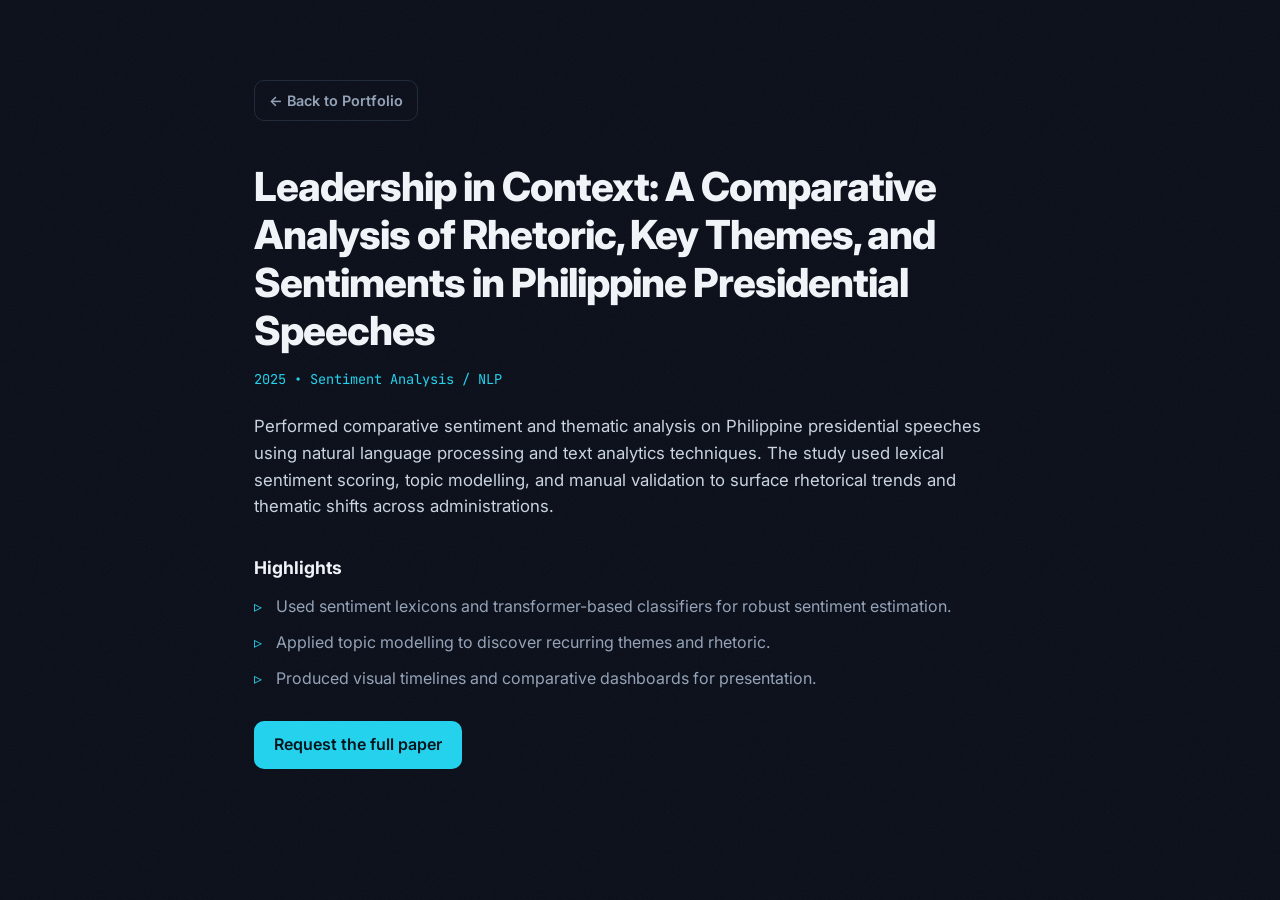
==== commit 2a6c887f: "Hero cutout portrait with motion, add FMA & full-stack work - Background-removed graduation portrait" ====
--- a/leadership-context.html
+++ b/leadership-context.html
@@ -21,7 +21,7 @@
       <li>Applied topic modelling to discover recurring themes and rhetoric.</li>
       <li>Produced visual timelines and comparative dashboards for presentation.</li>
     </ul>
-    <p><a href="https://github.com/garciaralphlawrence-svg/leadership-context" target="_blank" rel="noopener noreferrer" class="project-link">View source on GitHub</a></p>
+    <p><a href="mailto:rlawrencegarcia03@gmail.com?subject=Research%20inquiry" class="project-link">Request the full paper</a></p>
   </div>
 </body>
 </html>
--- a/style.css
+++ b/style.css
@@ -1,548 +1,607 @@
-/* ==========================================================================
-   Ralph Garcia — Portfolio
-   ========================================================================== */
-:root {
-  --bg: #0b0f1a;
-  --bg-2: #0f1524;
-  --surface: #111827;
-  --surface-2: #162033;
-  --border: rgba(51, 65, 85, 0.55);
-  --border-strong: rgba(71, 85, 105, 0.8);
-  --text: #f1f5f9;
-  --text-2: #cbd5e1;
-  --muted: #94a3b8;
-  --faint: #64748b;
-  --accent: #22d3ee;
-  --accent-2: #38bdf8;
-  --accent-3: #a78bfa;
-  --green: #34d399;
-  --accent-rgb: 34, 211, 238;
-  --glow: rgba(34, 211, 238, 0.18);
-  --shadow: 0 20px 50px -20px rgba(0, 0, 0, 0.7);
-  --radius: 16px;
-  --mono: "JetBrains Mono", ui-monospace, monospace;
-  --sans: "Inter", system-ui, -apple-system, sans-serif;
-  --ease: cubic-bezier(0.22, 1, 0.36, 1);
-}
-
-[data-theme="light"] {
-  --bg: #f6f8fc;
-  --bg-2: #eef2f8;
-  --surface: #ffffff;
-  --surface-2: #f1f5f9;
-  --border: rgba(148, 163, 184, 0.35);
-  --border-strong: rgba(100, 116, 139, 0.45);
-  --text: #0f172a;
-  --text-2: #334155;
-  --muted: #475569;
-  --faint: #64748b;
-  --accent: #0891b2;
-  --accent-2: #0284c7;
-  --accent-3: #7c3aed;
-  --green: #059669;
-  --accent-rgb: 8, 145, 178;
-  --glow: rgba(8, 145, 178, 0.12);
-  --shadow: 0 20px 45px -25px rgba(15, 23, 42, 0.35);
-}
-
-*, *::before, *::after { box-sizing: border-box; margin: 0; padding: 0; }
-html { scroll-behavior: smooth; scroll-padding-top: 80px; overflow-x: clip; }
-body {
-  font-family: var(--sans);
-  background: var(--bg);
-  color: var(--text);
-  line-height: 1.6;
-  -webkit-font-smoothing: antialiased;
-  overflow-x: hidden;
-  transition: background-color .4s var(--ease), color .4s var(--ease);
-}
-body.loading { overflow: hidden; }
-/* film grain */
-body::before {
-  content: ""; position: fixed; inset: 0; pointer-events: none; z-index: 9998; opacity: .04;
-  background-image: url("data:image/svg+xml,%3Csvg xmlns='http://www.w3.org/2000/svg' width='320' height='320'%3E%3Cfilter id='n'%3E%3CfeTurbulence type='fractalNoise' baseFrequency='0.72' numOctaves='4' stitchTiles='stitch'/%3E%3C/filter%3E%3Crect width='320' height='320' filter='url(%23n)'/%3E%3C/svg%3E");
-  background-size: 220px;
-}
-a { color: inherit; text-decoration: none; }
-img { max-width: 100%; display: block; }
-button { font: inherit; color: inherit; background: none; border: 0; cursor: pointer; }
-::selection { background: rgba(var(--accent-rgb), .3); }
-strong { color: var(--text); font-weight: 600; }
-.accent { color: var(--accent); }
-
-.container { width: 100%; max-width: 1180px; margin: 0 auto; padding: 0 24px; }
-.container.narrow { max-width: 900px; }
-.container.center { text-align: center; }
-
-/* ---------- Loader ---------- */
-.loader {
-  position: fixed; inset: 0; z-index: 10000; background: var(--bg);
-  display: grid; place-items: center; transition: opacity .6s var(--ease), visibility .6s;
-}
-.loader.done { opacity: 0; visibility: hidden; }
-.loader-inner { display: flex; flex-direction: column; align-items: center; gap: 16px; }
-.loader-mono { font-family: var(--mono); font-size: 1.1rem; color: var(--text-2); }
-.loader-bar { width: 180px; height: 2px; background: var(--border); border-radius: 2px; overflow: hidden; }
-.loader-bar span { display: block; height: 100%; width: 0; background: linear-gradient(90deg, var(--accent), var(--accent-3)); animation: load 1s var(--ease) forwards; }
-@keyframes load { to { width: 100%; } }
-
-/* ---------- Ambient layers ---------- */
-#networkCanvas { position: fixed; inset: 0; z-index: 0; pointer-events: none; opacity: .55; }
-#fxCanvas { position: fixed; inset: 0; z-index: 9997; pointer-events: none; display: none; }
-.cursor-glow {
-  position: fixed; top: 0; left: 0; width: 520px; height: 520px; border-radius: 50%; pointer-events: none; z-index: 1;
-  background: radial-gradient(circle, var(--glow), transparent 65%);
-  transform: translate(-50%, -50%); transition: opacity .3s; opacity: 0;
-}
-.scroll-progress {
-  position: fixed; top: 0; left: 0; height: 2px; width: 100%; z-index: 1001; transform-origin: 0 50%; transform: scaleX(0);
-  background: linear-gradient(90deg, var(--accent), var(--accent-3));
-}
-main, .footer { position: relative; z-index: 2; }
-
-/* ---------- Nav ---------- */
-.nav { position: fixed; top: 0; left: 0; right: 0; z-index: 1000; transition: background .3s, border-color .3s, transform .4s var(--ease); border-bottom: 1px solid transparent; }
-.nav.scrolled { background: color-mix(in srgb, var(--bg) 78%, transparent); backdrop-filter: blur(14px); -webkit-backdrop-filter: blur(14px); border-bottom-color: var(--border); }
-.nav.hidden { transform: translateY(-100%); }
-.nav-inner { max-width: 1180px; margin: 0 auto; padding: 0 24px; height: 68px; display: flex; align-items: center; justify-content: space-between; gap: 16px; }
-.nav-logo { display: flex; align-items: center; gap: 3px; font-weight: 800; font-size: 1.2rem; letter-spacing: -.02em; }
-.logo-mark { background: linear-gradient(135deg, var(--text), var(--accent)); -webkit-background-clip: text; background-clip: text; color: transparent; }
-.logo-dot { width: 7px; height: 7px; border-radius: 50%; background: var(--accent); box-shadow: 0 0 12px var(--accent); margin-top: 8px; }
-.nav-links { position: relative; display: flex; gap: 4px; }
-.nav-links a { position: relative; padding: 8px 14px; font-size: .88rem; color: var(--muted); font-weight: 500; transition: color .2s; z-index: 1; }
-.nav-links a:hover, .nav-links a.active { color: var(--text); }
-.nav-indicator { position: absolute; bottom: 2px; height: 2px; background: var(--accent); border-radius: 2px; transition: left .4s var(--ease), width .4s var(--ease), opacity .3s; opacity: 0; box-shadow: 0 0 10px var(--accent); }
-.nav-actions { display: flex; align-items: center; gap: 8px; }
-.icon-btn, .kbd-btn {
-  height: 38px; min-width: 38px; border-radius: 10px; border: 1px solid var(--border); display: inline-flex; align-items: center; justify-content: center; gap: 8px;
-  color: var(--muted); transition: all .2s; background: color-mix(in srgb, var(--surface) 60%, transparent);
-}
-.kbd-btn { padding: 0 10px; font-size: .8rem; }
-.icon-btn:hover, .kbd-btn:hover { color: var(--accent); border-color: rgba(var(--accent-rgb), .5); }
-.kbd { font-family: var(--mono); font-size: .7rem; padding: 2px 6px; border-radius: 5px; border: 1px solid var(--border); color: var(--muted); }
-.menu-btn { display: none; }
-
-/* ---------- Buttons ---------- */
-.btn {
-  display: inline-flex; align-items: center; gap: 10px; padding: 13px 24px; border-radius: 12px; font-weight: 600; font-size: .95rem;
-  transition: transform .25s var(--ease), box-shadow .25s, background .25s, border-color .25s, color .25s; position: relative; overflow: hidden; will-change: transform;
-}
-.btn-primary { background: var(--accent); color: #04121a; box-shadow: 0 8px 30px -8px rgba(var(--accent-rgb), .6); }
-.btn-primary::after {
-  content: ""; position: absolute; inset: 0; background: linear-gradient(120deg, transparent 30%, rgba(255,255,255,.45) 50%, transparent 70%);
-  transform: translateX(-120%); transition: transform .7s var(--ease);
-}
-.btn-primary:hover::after { transform: translateX(120%); }
-.btn-primary:hover { box-shadow: 0 12px 40px -8px rgba(var(--accent-rgb), .8); }
-.btn-ghost { border: 1px solid var(--border-strong); color: var(--text); background: color-mix(in srgb, var(--surface) 50%, transparent); }
-.btn-ghost:hover { border-color: var(--accent); color: var(--accent); }
-.btn i { transition: transform .3s var(--ease); }
-.btn:hover .fa-arrow-right { transform: translateX(4px); }
-
-/* ---------- Hero ---------- */
-.hero { min-height: 100vh; display: flex; align-items: center; padding: 110px 24px 80px; position: relative; }
-.hero-grid > * { min-width: 0; }
-.hero-grid { max-width: 1180px; width: 100%; margin: 0 auto; display: grid; grid-template-columns: 1.1fr 1fr; gap: 56px; align-items: center; }
-.status-pill {
-  display: inline-flex; align-items: center; gap: 10px; padding: 7px 14px; border-radius: 999px; font-size: .8rem; color: var(--text-2);
-  border: 1px solid var(--border); background: color-mix(in srgb, var(--surface) 70%, transparent); margin-bottom: 26px;
-}
-.pulse-dot { width: 8px; height: 8px; border-radius: 50%; background: var(--green); position: relative; flex: none; }
-.pulse-dot::after { content: ""; position: absolute; inset: 0; border-radius: 50%; background: var(--green); animation: ping 1.8s cubic-bezier(0,0,.2,1) infinite; }
-@keyframes ping { 75%, 100% { transform: scale(2.6); opacity: 0; } }
-.hero-title { font-size: clamp(2.6rem, 6.4vw, 5rem); line-height: 1.04; font-weight: 800; letter-spacing: -.035em; margin-bottom: 14px; }
-.hero-title .line { display: block; overflow: hidden; padding-bottom: .14em; margin-bottom: -.1em; }
-.hero-title .word { display: inline-block; transform: translateY(110%); transition: transform 1s var(--ease); }
-.hero-title .line:nth-child(2) .word { transition-delay: .12s; }
-body.ready .hero-title .word { transform: translateY(0); }
-.name-gradient {
-  background: linear-gradient(100deg, var(--accent) 0%, var(--accent-2) 40%, var(--accent-3) 80%, var(--accent) 100%);
-  background-size: 200% auto; -webkit-background-clip: text; background-clip: text; color: transparent; animation: shine 6s linear infinite;
-}
-@keyframes shine { to { background-position: 200% center; } }
-.hero-role { font-size: clamp(1.3rem, 2.6vw, 2rem); font-weight: 700; letter-spacing: -.02em; margin-bottom: 22px; min-height: 1.5em; color: var(--text-2); }
-.typed { color: var(--accent); }
-.caret { display: inline-block; width: 3px; height: 1em; background: var(--accent); margin-left: 4px; vertical-align: -0.12em; animation: blink 1s step-end infinite; }
-@keyframes blink { 50% { opacity: 0; } }
-.hero-sub { color: var(--muted); font-size: 1.07rem; max-width: 560px; margin-bottom: 32px; }
-.hero-sub strong { color: var(--text-2); }
-.hero-ctas { display: flex; gap: 14px; flex-wrap: wrap; margin-bottom: 40px; }
-.mini-label { display: block; font-size: .68rem; letter-spacing: .2em; text-transform: uppercase; color: var(--faint); margin-bottom: 12px; font-weight: 600; }
-.social-row { display: flex; gap: 12px; }
-.social-row a {
-  width: 44px; height: 44px; border-radius: 12px; display: grid; place-items: center; border: 1px solid var(--border); color: var(--muted);
-  background: color-mix(in srgb, var(--surface) 60%, transparent); transition: all .3s var(--ease);
-}
-.social-row a:hover { color: var(--accent); border-color: var(--accent); transform: translateY(-4px); box-shadow: 0 10px 24px -10px rgba(var(--accent-rgb), .7); }
-.social-row.big { justify-content: center; margin-top: 40px; }
-.social-row.big a { width: 52px; height: 52px; font-size: 1.15rem; }
-
-.hero-visual { position: relative; height: 560px; display: flex; align-items: center; justify-content: center; }
-.avatar-wrap { position: relative; width: 290px; height: 290px; margin: -170px 40px 0 0; z-index: 2; transform-style: preserve-3d; }
-.avatar { width: 100%; height: 100%; object-fit: cover; border-radius: 50%; border: 4px solid var(--bg); position: relative; z-index: 2; box-shadow: 0 0 80px -10px rgba(var(--accent-rgb), .45); }
-.avatar-ring {
-  position: absolute; inset: -10px; border-radius: 50%; z-index: 1;
-  background: conic-gradient(from 0deg, var(--accent), transparent 30%, var(--accent-3), transparent 70%, var(--accent));
-  animation: spin 8s linear infinite; filter: blur(.5px);
-}
-.avatar-wrap::after { content: ""; position: absolute; inset: -60px; border-radius: 50%; background: radial-gradient(circle, rgba(var(--accent-rgb), .22), transparent 65%); z-index: 0; filter: blur(20px); }
-@keyframes spin { to { transform: rotate(360deg); } }
-.orbit { position: absolute; border: 1px dashed var(--border); border-radius: 50%; top: calc(50% - 85px); left: calc(50% - 20px); transform: translate(-50%, -50%); animation: spin linear infinite; }
-.orbit-1 { width: 380px; height: 380px; animation-duration: 22s; }
-.orbit-2 { width: 460px; height: 460px; animation-duration: 32s; animation-direction: reverse; }
-.orbit-3 { width: 540px; height: 540px; animation-duration: 44s; opacity: .7; }
-.orbit-chip {
-  position: absolute; top: -18px; left: 50%; width: 36px; height: 36px; border-radius: 10px; display: grid; place-items: center; margin-left: -18px;
-  background: var(--surface); border: 1px solid var(--border-strong); color: var(--accent); box-shadow: 0 0 20px rgba(var(--accent-rgb), .25);
-  animation: spin linear infinite reverse; animation-duration: inherit;
-}
-.orbit-2 .orbit-chip { animation-direction: normal; }
-.terminal {
-  position: absolute; bottom: 0; right: -20px; width: 340px; z-index: 3; border-radius: 14px; overflow: hidden;
-  background: color-mix(in srgb, var(--surface) 88%, transparent); border: 1px solid var(--border-strong);
-  backdrop-filter: blur(12px); -webkit-backdrop-filter: blur(12px); box-shadow: var(--shadow), 0 0 40px -10px rgba(var(--accent-rgb), .25);
-}
-.terminal-bar { display: flex; align-items: center; gap: 6px; padding: 10px 14px; border-bottom: 1px solid var(--border); }
-.dot { width: 10px; height: 10px; border-radius: 50%; }
-.dot.red { background: #f87171; } .dot.yellow { background: #fbbf24; } .dot.green { background: #34d399; }
-.terminal-title { margin-left: auto; font-family: var(--mono); font-size: .7rem; color: var(--accent); }
-.terminal-body { padding: 14px 16px 16px; font-family: var(--mono); font-size: .74rem; line-height: 1.65; color: var(--text-2); min-height: 196px; white-space: pre-wrap; }
-.terminal-body .k { color: var(--accent-3); } .terminal-body .s { color: var(--green); } .terminal-body .v { color: var(--accent); } .terminal-body .c { color: var(--faint); }
-.block-caret { display: inline-block; width: 7px; height: 14px; background: var(--accent); vertical-align: middle; animation: blink 1s step-end infinite; }
-.scroll-cue { position: absolute; bottom: 28px; left: 50%; transform: translateX(-50%); width: 24px; height: 40px; border: 2px solid var(--border-strong); border-radius: 14px; }
-.scroll-cue span { position: absolute; left: 50%; top: 7px; width: 4px; height: 8px; margin-left: -2px; background: var(--accent); border-radius: 2px; animation: scrollcue 1.8s var(--ease) infinite; }
-@keyframes scrollcue { 0% { opacity: 0; transform: translateY(0); } 30% { opacity: 1; } 100% { opacity: 0; transform: translateY(14px); } }
-
-/* ---------- Marquee ---------- */
-.marquee { position: relative; z-index: 2; overflow: hidden; border-block: 1px solid var(--border); padding: 18px 0; background: color-mix(in srgb, var(--bg-2) 70%, transparent);
-  -webkit-mask-image: linear-gradient(90deg, transparent, #000 10%, #000 90%, transparent); mask-image: linear-gradient(90deg, transparent, #000 10%, #000 90%, transparent); }
-.marquee-track { display: flex; gap: 32px; width: max-content; animation: marquee 38s linear infinite; align-items: center; }
-.marquee-track span { font-size: 1.35rem; font-weight: 700; color: var(--faint); letter-spacing: -.01em; white-space: nowrap; transition: color .3s; }
-.marquee-track span:hover { color: var(--accent); }
-.marquee-track i { color: var(--accent); font-style: normal; font-size: .9rem; }
-.marquee:hover .marquee-track { animation-play-state: paused; }
-@keyframes marquee { to { transform: translateX(-50%); } }
-
-/* ---------- Sections ---------- */
-.section { padding: 120px 0; position: relative; }
-.eyebrow { font-family: var(--mono); color: var(--accent); font-size: .82rem; letter-spacing: .08em; margin-bottom: 14px; }
-.section-title { font-size: clamp(1.9rem, 4vw, 2.9rem); font-weight: 800; letter-spacing: -.03em; line-height: 1.15; margin-bottom: 18px; }
-.section-sub { color: var(--muted); max-width: 600px; margin: 0 auto 40px; }
-.section-sub.left { margin-left: 0; }
-.center-head { text-align: center; margin-bottom: 20px; }
-.body-text { color: var(--muted); margin-bottom: 18px; font-size: 1.02rem; }
-
-/* reveal */
-.reveal { opacity: 0; transform: translateY(36px); filter: blur(6px); }
-.reveal:not(.settled) { transition: opacity .9s var(--ease), transform .9s var(--ease), filter .9s var(--ease), border-color .3s, box-shadow .3s; transition-delay: var(--d, 0s); }
-.reveal.in { opacity: 1; transform: none; filter: none; }
-body:not(.ready) .hero .reveal { opacity: 0 !important; transform: translateY(36px) !important; }
-
-/* ---------- About ---------- */
-.about-grid { display: grid; grid-template-columns: 1.15fr 1fr; gap: 64px; align-items: center; }
-.about-tags { display: flex; flex-wrap: wrap; gap: 10px; margin-top: 10px; }
-.about-tags span { font-size: .82rem; color: var(--text-2); padding: 7px 12px; border-radius: 999px; border: 1px solid var(--border); background: var(--surface); }
-.about-tags i { color: var(--accent); margin-right: 6px; }
-.stats-grid { display: grid; grid-template-columns: 1fr 1fr; gap: 16px; }
-.stat-card, .skill-card, .p-card, .honor-card, .cert-card {
-  background: color-mix(in srgb, var(--surface) 86%, transparent); border: 1px solid var(--border); border-radius: var(--radius); position: relative;
-  transition: border-color .3s, box-shadow .3s, transform .2s ease-out; transform-style: preserve-3d;
-}
-.stat-card { padding: 24px; overflow: hidden; }
-.stat-card:hover, .skill-card:hover, .p-card:hover, .cert-card:hover { border-color: rgba(var(--accent-rgb), .45); box-shadow: 0 18px 50px -20px rgba(var(--accent-rgb), .35); }
-/* spotlight that follows the mouse inside cards */
-.tilt::before {
-  content: ""; position: absolute; inset: 0; border-radius: inherit; pointer-events: none; opacity: 0; transition: opacity .3s; z-index: 0;
-  background: radial-gradient(380px circle at var(--mx, 50%) var(--my, 50%), rgba(var(--accent-rgb), .10), transparent 45%);
-}
-.tilt:hover::before { opacity: 1; }
-.avatar-wrap::before { display: none; }
-.stat-icon, .skill-icon {
-  width: 42px; height: 42px; border-radius: 11px; display: grid; place-items: center; color: var(--accent);
-  background: rgba(var(--accent-rgb), .1); border: 1px solid rgba(var(--accent-rgb), .2); margin-bottom: 16px; flex: none;
-}
-.stat-num { font-size: 2rem; font-weight: 800; letter-spacing: -.03em; line-height: 1.1; margin-bottom: 6px; }
-.stat-label { color: var(--muted); font-size: .85rem; line-height: 1.4; }
-
-/* ---------- Timeline ---------- */
-.timeline { position: relative; margin-top: 50px; }
-.timeline-line { position: absolute; left: 6px; top: 8px; bottom: 8px; width: 2px; background: var(--border); border-radius: 2px; }
-.timeline-fill { position: absolute; top: 0; left: 0; width: 100%; height: 100%; transform-origin: top; transform: scaleY(0); background: linear-gradient(var(--accent), var(--accent-3)); box-shadow: 0 0 12px var(--accent); border-radius: 2px; }
-.t-item { position: relative; padding-left: 44px; padding-bottom: 46px; }
-.t-item:last-child { padding-bottom: 0; }
-.t-dot { position: absolute; left: 0; top: 7px; width: 14px; height: 14px; border-radius: 50%; background: var(--bg); border: 2px solid var(--border-strong); transition: all .4s; }
-.t-item.in .t-dot { border-color: var(--accent); box-shadow: 0 0 0 4px rgba(var(--accent-rgb), .15); }
-.t-dot.live { background: var(--green); border-color: var(--green) !important; box-shadow: 0 0 0 5px rgba(52,211,153,.18), 0 0 18px var(--green) !important; }
-.t-dot.edu { border-radius: 4px; }
-.t-head { display: flex; justify-content: space-between; align-items: baseline; gap: 12px; flex-wrap: wrap; margin-bottom: 4px; }
-.t-head h3 { font-size: 1.2rem; font-weight: 700; display: flex; align-items: center; gap: 10px; flex-wrap: wrap; }
-.t-date { font-family: var(--mono); font-size: .78rem; color: var(--faint); }
-.t-org { color: var(--accent); font-size: .92rem; margin-bottom: 14px; font-weight: 500; }
-.t-list { list-style: none; display: grid; gap: 8px; }
-.t-list li { color: var(--muted); font-size: .95rem; padding-left: 20px; position: relative; }
-.t-list li::before { content: "▹"; position: absolute; left: 0; color: var(--accent); }
-.badge-live { display: inline-flex; align-items: center; gap: 7px; font-size: .68rem; font-weight: 600; padding: 3px 10px; border-radius: 999px; color: var(--green); background: rgba(52,211,153,.1); border: 1px solid rgba(52,211,153,.25); letter-spacing: .02em; }
-.badge-live .pulse-dot { width: 6px; height: 6px; }
-.chip-row { display: flex; flex-wrap: wrap; gap: 8px; margin-top: 16px; }
-.chip-row span { font-family: var(--mono); font-size: .72rem; padding: 4px 10px; border-radius: 999px; background: var(--surface-2); color: var(--accent); border: 1px solid var(--border); }
-
-/* ---------- Skills ---------- */
-.skills-grid { display: grid; grid-template-columns: 1fr 1fr; gap: 20px; }
-.skill-card { padding: 26px; }
-.skill-head { display: flex; gap: 14px; align-items: center; margin-bottom: 20px; position: relative; z-index: 1; }
-.skill-head .skill-icon { margin: 0; }
-.skill-head h3 { font-size: 1.12rem; font-weight: 700; }
-.skill-head p { font-size: .82rem; color: var(--muted); }
-.skill-count { margin-left: auto; font-family: var(--mono); font-size: .72rem; color: var(--accent); padding: 3px 10px; border-radius: 999px; border: 1px solid var(--border); background: var(--surface-2); }
-.skill-pills { display: flex; flex-wrap: wrap; gap: 10px; position: relative; z-index: 1; }
-.skill-pills span {
-  font-size: .86rem; font-weight: 500; padding: 9px 14px; border-radius: 10px; background: var(--surface-2); border: 1px solid var(--border);
-  transition: all .25s var(--ease); display: inline-flex; gap: 8px; align-items: center;
-}
-.skill-pills span i { color: var(--accent); }
-.skill-pills span:hover { border-color: var(--accent); transform: translateY(-3px); color: var(--accent); }
-.soft-row { display: flex; flex-wrap: wrap; justify-content: center; gap: 10px; margin-top: 30px; }
-.soft-row span { font-size: .82rem; color: var(--muted); padding: 7px 14px; border: 1px dashed var(--border-strong); border-radius: 999px; }
-
-/* ---------- Filters ---------- */
-.filters { display: flex; justify-content: center; flex-wrap: wrap; gap: 8px; margin-bottom: 36px; }
-.filters.left { justify-content: flex-start; }
-.filters button { padding: 8px 16px; border-radius: 999px; font-size: .85rem; font-weight: 500; color: var(--muted); border: 1px solid var(--border); transition: all .25s; background: color-mix(in srgb, var(--surface) 60%, transparent); }
-.filters button:hover { color: var(--text); border-color: var(--border-strong); }
-.filters button.active { color: #04121a; background: var(--accent); border-color: var(--accent); }
-
-/* ---------- Projects ---------- */
-.projects-grid { display: grid; grid-template-columns: repeat(3, 1fr); gap: 22px; }
-.p-card { overflow: hidden; display: flex; flex-direction: column; }
-.p-card.featured { grid-column: span 1; }
-.p-card.hide { display: none; }
-.p-card.pop { animation: popin .6s var(--ease); }
-@keyframes popin { from { opacity: 0; transform: scale(.94) translateY(16px); } }
-.p-visual { height: 190px; position: relative; overflow: hidden; border-bottom: 1px solid var(--border); background: linear-gradient(135deg, var(--bg-2), var(--surface-2)); }
-.p-visual::after { content: ""; position: absolute; inset: 0; background-image: linear-gradient(var(--border) 1px, transparent 1px), linear-gradient(90deg, var(--border) 1px, transparent 1px); background-size: 22px 22px; opacity: .35; pointer-events: none; }
-.p-visual.img::after { display: none; }
-.p-visual.img img { width: 100%; height: 100%; object-fit: cover; object-position: top; transition: transform .8s var(--ease); }
-.p-card:hover .p-visual.img img { transform: scale(1.07); }
-.p-body { padding: 22px; display: flex; flex-direction: column; flex: 1; position: relative; z-index: 1; }
-.p-meta { display: flex; justify-content: space-between; align-items: center; gap: 8px; margin-bottom: 12px; }
-.p-tag { font-family: var(--mono); font-size: .7rem; color: var(--faint); text-transform: uppercase; letter-spacing: .08em; }
-.p-body h3 { font-size: 1.12rem; font-weight: 700; margin-bottom: 8px; transition: color .25s; line-height: 1.3; }
-.p-card:hover h3 { color: var(--accent); }
-.p-body p { color: var(--muted); font-size: .9rem; }
-.p-body .chip-row { margin-top: auto; padding-top: 16px; }
-.p-link { margin-top: 14px; color: var(--accent); font-size: .88rem; font-weight: 600; display: inline-flex; gap: 8px; align-items: center; }
-.p-link i { font-size: .75rem; transition: transform .3s var(--ease); }
-.p-link:hover i { transform: translate(3px, -3px); }
-
-/* mock: knowledge hub */
-.mock-window { position: absolute; inset: 22px 26px; border-radius: 10px; background: var(--surface); border: 1px solid var(--border-strong); display: flex; overflow: hidden; z-index: 1; box-shadow: var(--shadow); }
-.mock-side { width: 44px; border-right: 1px solid var(--border); padding: 12px 10px; display: flex; flex-direction: column; gap: 10px; }
-.mock-side i { height: 6px; border-radius: 3px; background: var(--border-strong); }
-.mock-side i:first-child { background: var(--accent); }
-.mock-main { flex: 1; padding: 12px; display: flex; flex-direction: column; gap: 8px; }
-.mock-search { font-family: var(--mono); font-size: .66rem; color: var(--muted); padding: 6px 10px; border-radius: 6px; border: 1px solid var(--border); display: flex; gap: 8px; align-items: center; }
-.mock-search i { color: var(--accent); }
-.mock-type { overflow: hidden; white-space: nowrap; border-right: 2px solid var(--accent); width: 0; animation: typing 4s steps(15) infinite; }
-@keyframes typing { 0% { width: 0; } 40%, 80% { width: 15ch; } 100% { width: 0; } }
-.mock-file { display: flex; align-items: center; gap: 8px; padding: 5px 8px; border-radius: 6px; background: var(--surface-2); font-size: .7rem; animation: rowin 4s var(--ease) infinite; }
-.mock-file:nth-child(3) { animation-delay: .25s; } .mock-file:nth-child(4) { animation-delay: .5s; }
-@keyframes rowin { 0%, 35% { opacity: .35; transform: translateX(-6px); } 45%, 90% { opacity: 1; transform: none; } }
-.mock-file i { color: var(--accent); }
-.mock-file b { flex: 1; height: 5px; background: var(--border-strong); border-radius: 3px; }
-.mock-file em { font-style: normal; font-family: var(--mono); font-size: .6rem; color: var(--accent-3); padding: 1px 6px; border-radius: 4px; border: 1px solid var(--border); }
-.mock-bell { position: absolute; top: 10px; right: 12px; color: var(--accent); font-size: .75rem; animation: ring 4s ease-in-out infinite; transform-origin: top center; }
-.mock-bell::after { content: ""; position: absolute; top: -2px; right: -3px; width: 6px; height: 6px; background: #f87171; border-radius: 50%; }
-@keyframes ring { 0%, 60%, 100% { transform: rotate(0); } 64% { transform: rotate(14deg); } 68% { transform: rotate(-12deg); } 72% { transform: rotate(8deg); } 76% { transform: rotate(-4deg); } }
-
-/* mock: KPI */
-.kpi-bars { position: absolute; left: 24px; right: 24px; bottom: 40px; top: 30px; display: flex; align-items: flex-end; gap: 10px; z-index: 1; }
-.kpi-bars span { flex: 1; height: var(--h); border-radius: 5px 5px 0 0; background: linear-gradient(to top, rgba(var(--accent-rgb), .15), rgba(var(--accent-rgb), .7)); transform-origin: bottom; transform: scaleY(0); transition: transform 1.1s var(--ease); }
-.p-card.in .kpi-bars span { transform: scaleY(1); }
-.kpi-bars span:nth-child(2) { transition-delay: .08s; } .kpi-bars span:nth-child(3) { transition-delay: .16s; } .kpi-bars span:nth-child(4) { transition-delay: .24s; }
-.kpi-bars span:nth-child(5) { transition-delay: .32s; } .kpi-bars span:nth-child(6) { transition-delay: .4s; } .kpi-bars span:nth-child(7) { transition-delay: .48s; }
-.p-card:hover .kpi-bars span { animation: barwave 1.2s ease-in-out infinite alternate; }
-.kpi-bars span:nth-child(odd) { animation-delay: .3s !important; }
-@keyframes barwave { to { transform: scaleY(.8); } }
-.kpi-line { position: absolute; left: 24px; right: 24px; top: 30px; height: calc(100% - 70px); width: calc(100% - 48px); z-index: 2; overflow: visible; }
-.kpi-line path { fill: none; stroke: var(--accent-3); stroke-width: 2.5; stroke-linecap: round; stroke-dasharray: 320; stroke-dashoffset: 320; transition: stroke-dashoffset 1.8s var(--ease) .4s; vector-effect: non-scaling-stroke; }
-.p-card.in .kpi-line path { stroke-dashoffset: 0; }
-.kpi-badges { position: absolute; left: 24px; bottom: 10px; display: flex; gap: 8px; z-index: 2; }
-.kpi-badges span { font-size: .62rem; font-weight: 600; padding: 3px 8px; border-radius: 999px; }
-.kpi-badges .ok { color: var(--green); background: rgba(52,211,153,.12); border: 1px solid rgba(52,211,153,.3); }
-.kpi-badges .no { color: #f87171; background: rgba(248,113,113,.12); border: 1px solid rgba(248,113,113,.3); }
-
-/* mock: QI kanban */
-.mock-qi { display: flex; gap: 10px; padding: 22px; }
-.qi-col { flex: 1; background: var(--surface); border: 1px solid var(--border); border-radius: 8px; padding: 8px; display: flex; flex-direction: column; gap: 6px; z-index: 1; }
-.qi-col b { font-size: .62rem; font-family: var(--mono); color: var(--accent); font-weight: 500; }
-.qi-col i { height: 22px; border-radius: 5px; background: var(--surface-2); border: 1px solid var(--border); }
-.qi-col i.done { border-color: rgba(52,211,153,.5); background: rgba(52,211,153,.12); }
-.qi-col:nth-child(1) i:last-child { animation: card-move 5s var(--ease) infinite; }
-@keyframes card-move { 0%, 20% { transform: none; } 45%, 70% { transform: translateX(calc(100% + 26px)); opacity: 1; } 80% { opacity: 0; } 100% { opacity: 0; transform: translateX(calc(100% + 26px)); } }
-
-/* mock: school */
-.mock-school { padding: 20px 26px; display: flex; flex-direction: column; gap: 10px; }
-.school-hero { z-index: 1; height: 82px; border-radius: 10px; background: linear-gradient(120deg, rgba(var(--accent-rgb), .35), rgba(167,139,250,.35)); padding: 14px; display: flex; flex-direction: column; gap: 7px; }
-.school-hero i { color: var(--text); }
-.school-hero b { height: 7px; width: 60%; border-radius: 4px; background: rgba(255,255,255,.7); }
-.school-hero b.short { width: 36%; opacity: .6; }
-.school-cards { z-index: 1; display: flex; gap: 10px; flex: 1; }
-.school-cards i { flex: 1; border-radius: 8px; background: var(--surface); border: 1px solid var(--border); animation: float 4s ease-in-out infinite; }
-.school-cards i:nth-child(2) { animation-delay: .4s; } .school-cards i:nth-child(3) { animation-delay: .8s; }
-@keyframes float { 50% { transform: translateY(-6px); } }
-
-/* mock: ML scatter */
-.scatter { position: absolute; inset: 20px 30px; z-index: 1; }
-.scatter i { position: absolute; left: var(--x); top: var(--y); width: 11px; height: 11px; border-radius: 50%; background: var(--accent); box-shadow: 0 0 12px rgba(var(--accent-rgb), .6); animation: float 3.5s ease-in-out infinite; }
-.scatter i.bad { background: #f87171; box-shadow: 0 0 12px rgba(248,113,113,.6); border-radius: 2px; transform: rotate(45deg); }
-.scatter i:nth-child(even) { animation-delay: .7s; }
-.scatter .boundary { position: absolute; top: -10px; bottom: -10px; left: 50%; width: 2px; background: repeating-linear-gradient(to bottom, var(--accent-3) 0 6px, transparent 6px 12px); transform: rotate(14deg); animation: sway 5s ease-in-out infinite; }
-@keyframes sway { 50% { transform: rotate(4deg) translateX(8px); } }
-
-/* mock: agent graph */
-.mock-agent { display: grid; place-items: center; }
-.agent-node { position: absolute; width: 42px; height: 42px; border-radius: 12px; display: grid; place-items: center; background: var(--surface); border: 1px solid var(--border-strong); color: var(--accent); z-index: 1; }
-.agent-node.core { width: 56px; height: 56px; color: var(--bg); background: var(--accent); box-shadow: 0 0 34px rgba(var(--accent-rgb), .6); animation: corepulse 2.4s ease-in-out infinite; }
-@keyframes corepulse { 50% { box-shadow: 0 0 54px rgba(var(--accent-rgb), .9); transform: scale(1.06); } }
-.agent-node.n1 { top: 22px; left: 22%; animation: float 4s ease-in-out infinite; }
-.agent-node.n2 { bottom: 22px; left: 26%; animation: float 4s ease-in-out .6s infinite; }
-.agent-node.n3 { top: 50%; right: 18%; margin-top: -21px; animation: float 4s ease-in-out 1.2s infinite; }
-
-/* mock: chat */
-.mock-chat { padding: 18px 22px; display: flex; flex-direction: column; gap: 9px; }
-.bubble { z-index: 1; max-width: 78%; font-size: .72rem; padding: 7px 11px; border-radius: 12px; }
-.bubble.left { align-self: flex-start; background: var(--surface); border: 1px solid var(--border); border-bottom-left-radius: 3px; font-family: var(--mono); }
-.bubble.right { align-self: flex-end; background: rgba(var(--accent-rgb), .16); border: 1px solid rgba(var(--accent-rgb), .3); border-bottom-right-radius: 3px; }
-.bubble.typing { display: flex; gap: 4px; }
-.bubble.typing i { width: 6px; height: 6px; border-radius: 50%; background: var(--muted); animation: bounce 1.2s infinite; }
-.bubble.typing i:nth-child(2) { animation-delay: .15s; } .bubble.typing i:nth-child(3) { animation-delay: .3s; }
-@keyframes bounce { 0%, 60%, 100% { transform: none; } 30% { transform: translateY(-5px); } }
-
-/* ---------- Research ---------- */
-.research-list { display: flex; flex-direction: column; }
-.r-item { isolation: isolate; display: flex; align-items: center; gap: 24px; padding: 22px 8px; border-bottom: 1px solid var(--border); position: relative; transition: padding .35s var(--ease); }
-.r-item::before { content: ""; position: absolute; inset: 0; background: linear-gradient(90deg, rgba(var(--accent-rgb), .08), transparent); transform: scaleX(0); transform-origin: left; transition: transform .45s var(--ease); z-index: -1; border-radius: 10px; }
-.r-item:hover { padding-left: 20px; }
-.r-item:hover::before { transform: scaleX(1); }
-.r-item.hide { display: none; }
-.r-year { font-family: var(--mono); color: var(--accent); font-size: .85rem; flex: none; width: 46px; }
-.r-main { flex: 1; }
-.r-main h3 { font-size: 1.02rem; font-weight: 600; line-height: 1.4; margin-bottom: 4px; transition: color .25s; }
-.r-item:hover h3 { color: var(--accent); }
-.r-main p { color: var(--faint); font-size: .82rem; display: flex; gap: 10px; flex-wrap: wrap; align-items: center; }
-.r-award { color: #fbbf24; font-weight: 600; font-size: .74rem; padding: 2px 8px; border-radius: 999px; background: rgba(251,191,36,.1); border: 1px solid rgba(251,191,36,.25); }
-.r-award.pub { color: var(--accent-3); background: rgba(167,139,250,.1); border-color: rgba(167,139,250,.3); }
-.r-arrow { color: var(--faint); transition: transform .35s var(--ease), color .25s; }
-.r-item:hover .r-arrow { color: var(--accent); transform: translateX(6px) rotate(-45deg); }
-
-/* ---------- Honors ---------- */
-.honors-grid { display: grid; grid-template-columns: 1fr 1fr; gap: 20px; margin: 30px 0 20px; }
-.honor-card { padding: 34px; overflow: hidden; }
-.honor-glow { position: absolute; width: 260px; height: 260px; right: -80px; top: -80px; border-radius: 50%; background: radial-gradient(circle, rgba(251,191,36,.22), transparent 65%); animation: float 6s ease-in-out infinite; }
-.honor-icon { font-size: 1.8rem; color: #fbbf24; margin-bottom: 18px; position: relative; }
-.honor-card h3 { font-size: 1.7rem; font-weight: 800; letter-spacing: -.02em; position: relative; }
-.honor-card p { color: var(--text-2); margin: 4px 0 12px; position: relative; }
-.honor-sub { font-size: .82rem; color: var(--muted); position: relative; }
-.certs-grid { display: grid; grid-template-columns: repeat(4, 1fr); gap: 20px; }
-.cert-card { overflow: hidden; }
-.cert-img { height: 140px; overflow: hidden; background: var(--surface-2); border-bottom: 1px solid var(--border); }
-.cert-img img { width: 100%; height: 100%; object-fit: cover; transition: transform .7s var(--ease); }
-.cert-card:hover .cert-img img { transform: scale(1.08); }
-.cert-img.placeholder { display: grid; place-items: center; font-size: 3rem; color: var(--accent); background: radial-gradient(circle at 50% 60%, rgba(var(--accent-rgb), .18), var(--surface-2) 70%); }
-.cert-body { padding: 16px 18px 18px; position: relative; z-index: 1; }
-.cert-issuer { font-size: .72rem; font-family: var(--mono); color: var(--accent); display: block; margin-bottom: 6px; }
-.cert-body h4 { font-size: .95rem; font-weight: 600; line-height: 1.35; }
-
-/* ---------- Contact ---------- */
-.contact { padding-bottom: 140px; }
-.contact::before { content: ""; position: absolute; left: 50%; top: 40%; width: 700px; height: 700px; transform: translate(-50%, -50%); background: radial-gradient(circle, rgba(var(--accent-rgb), .12), transparent 60%); pointer-events: none; }
-.contact-title { font-size: clamp(2.4rem, 6vw, 4.4rem); font-weight: 800; letter-spacing: -.04em; line-height: 1.05; margin-bottom: 22px; }
-.contact-actions { display: flex; justify-content: center; gap: 14px; flex-wrap: wrap; }
-
-.footer { border-top: 1px solid var(--border); padding: 30px 24px; text-align: center; color: var(--faint); font-size: .85rem; display: flex; flex-direction: column; gap: 6px; }
-
-/* ---------- Command palette ---------- */
-.palette-backdrop { position: fixed; inset: 0; z-index: 2000; background: rgba(2, 6, 15, .6); backdrop-filter: blur(6px); -webkit-backdrop-filter: blur(6px); display: flex; justify-content: center; align-items: flex-start; padding: 14vh 16px 0; opacity: 0; visibility: hidden; transition: opacity .25s, visibility .25s; }
-.palette-backdrop.open { opacity: 1; visibility: visible; }
-.palette { width: 100%; max-width: 560px; background: var(--surface); border: 1px solid var(--border-strong); border-radius: 16px; overflow: hidden; box-shadow: 0 30px 80px -20px rgba(0,0,0,.7), 0 0 0 1px rgba(var(--accent-rgb), .1); transform: translateY(-14px) scale(.97); transition: transform .3s var(--ease); }
-.palette-backdrop.open .palette { transform: none; }
-.palette-search { display: flex; align-items: center; gap: 12px; padding: 16px 18px; border-bottom: 1px solid var(--border); }
-.palette-search i { color: var(--accent); }
-.palette-search input { flex: 1; background: none; border: 0; outline: 0; color: var(--text); font: inherit; font-size: 1rem; }
-.palette-list { list-style: none; max-height: 360px; overflow-y: auto; padding: 8px; }
-.palette-group { font-size: .68rem; text-transform: uppercase; letter-spacing: .14em; color: var(--faint); padding: 10px 12px 6px; }
-.palette-item { display: flex; align-items: center; gap: 12px; padding: 10px 12px; border-radius: 10px; cursor: pointer; color: var(--text-2); font-size: .92rem; }
-.palette-item i { width: 18px; text-align: center; color: var(--muted); }
-.palette-item small { margin-left: auto; color: var(--faint); font-size: .75rem; }
-.palette-item.sel { background: rgba(var(--accent-rgb), .12); color: var(--text); }
-.palette-item.sel i { color: var(--accent); }
-.palette-empty { padding: 24px; text-align: center; color: var(--faint); font-size: .9rem; }
-
-.toast { position: fixed; bottom: 28px; left: 50%; transform: translate(-50%, 30px); z-index: 2100; background: var(--surface); border: 1px solid rgba(var(--accent-rgb), .45); color: var(--text); padding: 11px 18px; border-radius: 12px; font-size: .9rem; opacity: 0; transition: all .35s var(--ease); pointer-events: none; box-shadow: var(--shadow); }
-.toast.show { opacity: 1; transform: translate(-50%, 0); }
-
-/* ---------- Research sub-pages ---------- */
-body.subpage { min-height: 100vh; }
-body.subpage .container { max-width: 820px; padding: 80px 24px 100px; position: relative; z-index: 2; }
-body.subpage h1 { font-size: clamp(1.7rem, 3.6vw, 2.5rem); line-height: 1.2; letter-spacing: -.025em; font-weight: 800; margin: 24px 0 14px; }
-body.subpage h3 { margin: 34px 0 12px; font-size: 1.1rem; }
-body.subpage ul { list-style: none; display: grid; gap: 10px; }
-body.subpage li { color: var(--muted); padding-left: 22px; position: relative; }
-body.subpage li::before { content: "▹"; position: absolute; left: 0; color: var(--accent); }
-.research-meta { font-family: var(--mono); color: var(--accent); font-size: .85rem; margin-bottom: 22px; }
-.research-desc { color: var(--text-2); font-size: 1.05rem; }
-.btn-tertiary { display: inline-flex !important; gap: 8px; align-items: center; color: var(--muted); font-size: .9rem; padding: 8px 14px; border: 1px solid var(--border); border-radius: 10px; transition: all .25s; }
-.btn-tertiary:hover { color: var(--accent); border-color: var(--accent); }
-.project-link { display: inline-flex; margin-top: 30px; color: #04121a; background: var(--accent); padding: 11px 20px; border-radius: 10px; font-weight: 600; }
-
-/* ---------- Responsive ---------- */
-@media (max-width: 1080px) {
-  .projects-grid { grid-template-columns: repeat(2, 1fr); }
-  .certs-grid { grid-template-columns: repeat(2, 1fr); }
-  .nav-links a { padding: 8px 10px; }
-}
-@media (max-width: 920px) {
-  .hero-grid, .about-grid { grid-template-columns: 1fr; }
-  .hero { padding-top: 100px; }
-  .hero-copy { text-align: center; }
-  .hero-sub { margin-inline: auto; }
-  .hero-ctas, .social-row { justify-content: center; }
-  .hero-visual { height: 470px; }
-  .hero-grid { gap: 24px; }
-  .terminal { left: 0; right: 0; margin: 0 auto; bottom: -10px; width: auto; max-width: 340px; }
-  .avatar-wrap { width: 220px; height: 220px; margin: -150px 0 0; }
-  .orbit-1 { width: 300px; height: 300px; } .orbit-2 { width: 370px; height: 370px; } .orbit-3 { display: none; }
-  .orbit { top: calc(50% - 75px); left: 50%; }
-  .nav-links {
-    position: fixed; top: 68px; left: 0; right: 0; flex-direction: column; padding: 14px 24px 22px; gap: 2px;
-    background: color-mix(in srgb, var(--bg) 96%, transparent); backdrop-filter: blur(14px); border-bottom: 1px solid var(--border);
-    transform: translateY(-120%); transition: transform .45s var(--ease); z-index: -1;
-  }
-  .nav-links.open { transform: none; }
-  .nav-links a { padding: 12px 4px; font-size: 1rem; border-bottom: 1px solid var(--border); }
-  .nav-indicator { display: none; }
-  .menu-btn { display: inline-flex; }
-  .kbd-btn .kbd { display: none; }
-}
-@media (max-width: 680px) {
-  .section { padding: 84px 0; }
-  .container { padding: 0 16px; }
-  .projects-grid, .skills-grid, .honors-grid, .stats-grid, .certs-grid { grid-template-columns: 1fr; }
-  .stats-grid { grid-template-columns: 1fr 1fr; gap: 12px; }
-  .stat-card { padding: 18px; }
-  .stat-num { font-size: 1.55rem; }
-  .r-item { gap: 14px; align-items: flex-start; }
-  .r-arrow { display: none; }
-  .marquee-track span { font-size: 1.05rem; }
-  .hero { padding-inline: 16px; }
-  .t-item { padding-left: 34px; }
-  .cursor-glow { display: none; }
-  .contact-actions .btn { width: 100%; justify-content: center; }
-  #copyEmail span { overflow: hidden; text-overflow: ellipsis; }
-}
-
-@media (prefers-reduced-motion: reduce) {
-  *, *::before, *::after { animation-duration: .001ms !important; animation-iteration-count: 1 !important; transition-duration: .001ms !important; scroll-behavior: auto !important; }
-  .reveal { opacity: 1; transform: none; filter: none; }
-  .hero-title .word { transform: none; }
-}
+/* ==========================================================================
+   Ralph Garcia — Portfolio
+   ========================================================================== */
+:root {
+  --bg: #0b0f1a;
+  --bg-2: #0f1524;
+  --surface: #111827;
+  --surface-2: #162033;
+  --border: rgba(51, 65, 85, 0.55);
+  --border-strong: rgba(71, 85, 105, 0.8);
+  --text: #f1f5f9;
+  --text-2: #cbd5e1;
+  --muted: #94a3b8;
+  --faint: #64748b;
+  --accent: #22d3ee;
+  --accent-2: #38bdf8;
+  --accent-3: #a78bfa;
+  --green: #34d399;
+  --accent-rgb: 34, 211, 238;
+  --glow: rgba(34, 211, 238, 0.18);
+  --shadow: 0 20px 50px -20px rgba(0, 0, 0, 0.7);
+  --radius: 16px;
+  --mono: "JetBrains Mono", ui-monospace, monospace;
+  --sans: "Inter", system-ui, -apple-system, sans-serif;
+  --ease: cubic-bezier(0.22, 1, 0.36, 1);
+}
+
+[data-theme="light"] {
+  --bg: #f6f8fc;
+  --bg-2: #eef2f8;
+  --surface: #ffffff;
+  --surface-2: #f1f5f9;
+  --border: rgba(148, 163, 184, 0.35);
+  --border-strong: rgba(100, 116, 139, 0.45);
+  --text: #0f172a;
+  --text-2: #334155;
+  --muted: #475569;
+  --faint: #64748b;
+  --accent: #0891b2;
+  --accent-2: #0284c7;
+  --accent-3: #7c3aed;
+  --green: #059669;
+  --accent-rgb: 8, 145, 178;
+  --glow: rgba(8, 145, 178, 0.12);
+  --shadow: 0 20px 45px -25px rgba(15, 23, 42, 0.35);
+}
+
+*, *::before, *::after { box-sizing: border-box; margin: 0; padding: 0; }
+html { scroll-behavior: smooth; scroll-padding-top: 80px; overflow-x: clip; }
+body {
+  font-family: var(--sans);
+  background: var(--bg);
+  color: var(--text);
+  line-height: 1.6;
+  -webkit-font-smoothing: antialiased;
+  overflow-x: hidden;
+  transition: background-color .4s var(--ease), color .4s var(--ease);
+}
+body.loading { overflow: hidden; }
+/* film grain */
+body::before {
+  content: ""; position: fixed; inset: 0; pointer-events: none; z-index: 9998; opacity: .04;
+  background-image: url("data:image/svg+xml,%3Csvg xmlns='http://www.w3.org/2000/svg' width='320' height='320'%3E%3Cfilter id='n'%3E%3CfeTurbulence type='fractalNoise' baseFrequency='0.72' numOctaves='4' stitchTiles='stitch'/%3E%3C/filter%3E%3Crect width='320' height='320' filter='url(%23n)'/%3E%3C/svg%3E");
+  background-size: 220px;
+}
+a { color: inherit; text-decoration: none; }
+img { max-width: 100%; display: block; }
+button { font: inherit; color: inherit; background: none; border: 0; cursor: pointer; }
+::selection { background: rgba(var(--accent-rgb), .3); }
+strong { color: var(--text); font-weight: 600; }
+.accent { color: var(--accent); }
+
+.container { width: 100%; max-width: 1180px; margin: 0 auto; padding: 0 24px; }
+.container.narrow { max-width: 900px; }
+.container.center { text-align: center; }
+
+/* ---------- Loader ---------- */
+.loader {
+  position: fixed; inset: 0; z-index: 10000; background: var(--bg);
+  display: grid; place-items: center; transition: opacity .6s var(--ease), visibility .6s;
+}
+.loader.done { opacity: 0; visibility: hidden; }
+.loader-inner { display: flex; flex-direction: column; align-items: center; gap: 16px; }
+.loader-mono { font-family: var(--mono); font-size: 1.1rem; color: var(--text-2); }
+.loader-bar { width: 180px; height: 2px; background: var(--border); border-radius: 2px; overflow: hidden; }
+.loader-bar span { display: block; height: 100%; width: 0; background: linear-gradient(90deg, var(--accent), var(--accent-3)); animation: load 1s var(--ease) forwards; }
+@keyframes load { to { width: 100%; } }
+
+/* ---------- Ambient layers ---------- */
+#networkCanvas { position: fixed; inset: 0; z-index: 0; pointer-events: none; opacity: .55; }
+#fxCanvas { position: fixed; inset: 0; z-index: 9997; pointer-events: none; display: none; }
+.cursor-glow {
+  position: fixed; top: 0; left: 0; width: 520px; height: 520px; border-radius: 50%; pointer-events: none; z-index: 1;
+  background: radial-gradient(circle, var(--glow), transparent 65%);
+  transform: translate(-50%, -50%); transition: opacity .3s; opacity: 0;
+}
+.scroll-progress {
+  position: fixed; top: 0; left: 0; height: 2px; width: 100%; z-index: 1001; transform-origin: 0 50%; transform: scaleX(0);
+  background: linear-gradient(90deg, var(--accent), var(--accent-3));
+}
+main, .footer { position: relative; z-index: 2; }
+
+/* ---------- Nav ---------- */
+.nav { position: fixed; top: 0; left: 0; right: 0; z-index: 1000; transition: background .3s, border-color .3s, transform .4s var(--ease); border-bottom: 1px solid transparent; }
+.nav.scrolled { background: color-mix(in srgb, var(--bg) 78%, transparent); backdrop-filter: blur(14px); -webkit-backdrop-filter: blur(14px); border-bottom-color: var(--border); }
+.nav.hidden { transform: translateY(-100%); }
+.nav-inner { max-width: 1180px; margin: 0 auto; padding: 0 24px; height: 68px; display: flex; align-items: center; justify-content: space-between; gap: 16px; }
+.nav-logo { display: flex; align-items: center; gap: 3px; font-weight: 800; font-size: 1.2rem; letter-spacing: -.02em; }
+.logo-mark { background: linear-gradient(135deg, var(--text), var(--accent)); -webkit-background-clip: text; background-clip: text; color: transparent; }
+.logo-dot { width: 7px; height: 7px; border-radius: 50%; background: var(--accent); box-shadow: 0 0 12px var(--accent); margin-top: 8px; }
+.nav-links { position: relative; display: flex; gap: 4px; }
+.nav-links a { position: relative; padding: 8px 14px; font-size: .88rem; color: var(--muted); font-weight: 500; transition: color .2s; z-index: 1; }
+.nav-links a:hover, .nav-links a.active { color: var(--text); }
+.nav-indicator { position: absolute; bottom: 2px; height: 2px; background: var(--accent); border-radius: 2px; transition: left .4s var(--ease), width .4s var(--ease), opacity .3s; opacity: 0; box-shadow: 0 0 10px var(--accent); }
+.nav-actions { display: flex; align-items: center; gap: 8px; }
+.icon-btn, .kbd-btn {
+  height: 38px; min-width: 38px; border-radius: 10px; border: 1px solid var(--border); display: inline-flex; align-items: center; justify-content: center; gap: 8px;
+  color: var(--muted); transition: all .2s; background: color-mix(in srgb, var(--surface) 60%, transparent);
+}
+.kbd-btn { padding: 0 10px; font-size: .8rem; }
+.icon-btn:hover, .kbd-btn:hover { color: var(--accent); border-color: rgba(var(--accent-rgb), .5); }
+.kbd { font-family: var(--mono); font-size: .7rem; padding: 2px 6px; border-radius: 5px; border: 1px solid var(--border); color: var(--muted); }
+.menu-btn { display: none; }
+
+/* ---------- Buttons ---------- */
+.btn {
+  display: inline-flex; align-items: center; gap: 10px; padding: 13px 24px; border-radius: 12px; font-weight: 600; font-size: .95rem;
+  transition: transform .25s var(--ease), box-shadow .25s, background .25s, border-color .25s, color .25s; position: relative; overflow: hidden; will-change: transform;
+}
+.btn-primary { background: var(--accent); color: #04121a; box-shadow: 0 8px 30px -8px rgba(var(--accent-rgb), .6); }
+.btn-primary::after {
+  content: ""; position: absolute; inset: 0; background: linear-gradient(120deg, transparent 30%, rgba(255,255,255,.45) 50%, transparent 70%);
+  transform: translateX(-120%); transition: transform .7s var(--ease);
+}
+.btn-primary:hover::after { transform: translateX(120%); }
+.btn-primary:hover { box-shadow: 0 12px 40px -8px rgba(var(--accent-rgb), .8); }
+.btn-ghost { border: 1px solid var(--border-strong); color: var(--text); background: color-mix(in srgb, var(--surface) 50%, transparent); }
+.btn-ghost:hover { border-color: var(--accent); color: var(--accent); }
+.btn i { transition: transform .3s var(--ease); }
+.btn:hover .fa-arrow-right { transform: translateX(4px); }
+
+/* ---------- Hero ---------- */
+.hero { min-height: 100vh; display: flex; align-items: center; padding: 110px 24px 80px; position: relative; }
+.hero-grid > * { min-width: 0; }
+.hero-grid { max-width: 1180px; width: 100%; margin: 0 auto; display: grid; grid-template-columns: 1.1fr 1fr; gap: 56px; align-items: center; }
+.status-pill {
+  display: inline-flex; align-items: center; gap: 10px; padding: 7px 14px; border-radius: 999px; font-size: .8rem; color: var(--text-2);
+  border: 1px solid var(--border); background: color-mix(in srgb, var(--surface) 70%, transparent); margin-bottom: 26px;
+}
+.pulse-dot { width: 8px; height: 8px; border-radius: 50%; background: var(--green); position: relative; flex: none; }
+.pulse-dot::after { content: ""; position: absolute; inset: 0; border-radius: 50%; background: var(--green); animation: ping 1.8s cubic-bezier(0,0,.2,1) infinite; }
+@keyframes ping { 75%, 100% { transform: scale(2.6); opacity: 0; } }
+.hero-title { font-size: clamp(2.6rem, 6.4vw, 5rem); line-height: 1.04; font-weight: 800; letter-spacing: -.035em; margin-bottom: 14px; }
+.hero-title .line { display: block; overflow: hidden; padding-bottom: .14em; margin-bottom: -.1em; }
+.hero-title .word { display: inline-block; transform: translateY(110%); transition: transform 1s var(--ease); }
+.hero-title .line:nth-child(2) .word { transition-delay: .12s; }
+body.ready .hero-title .word { transform: translateY(0); }
+.name-gradient {
+  background: linear-gradient(100deg, var(--accent) 0%, var(--accent-2) 40%, var(--accent-3) 80%, var(--accent) 100%);
+  background-size: 200% auto; -webkit-background-clip: text; background-clip: text; color: transparent; animation: shine 6s linear infinite;
+}
+@keyframes shine { to { background-position: 200% center; } }
+.hero-role { font-size: clamp(1.3rem, 2.6vw, 2rem); font-weight: 700; letter-spacing: -.02em; margin-bottom: 22px; min-height: 1.5em; color: var(--text-2); }
+.typed { color: var(--accent); }
+.caret { display: inline-block; width: 3px; height: 1em; background: var(--accent); margin-left: 4px; vertical-align: -0.12em; animation: blink 1s step-end infinite; }
+@keyframes blink { 50% { opacity: 0; } }
+.hero-sub { color: var(--muted); font-size: 1.07rem; max-width: 560px; margin-bottom: 32px; }
+.hero-sub strong { color: var(--text-2); }
+.hero-ctas { display: flex; gap: 14px; flex-wrap: wrap; margin-bottom: 40px; }
+.mini-label { display: block; font-size: .68rem; letter-spacing: .2em; text-transform: uppercase; color: var(--faint); margin-bottom: 12px; font-weight: 600; }
+.social-row { display: flex; gap: 12px; }
+.social-row a {
+  width: 44px; height: 44px; border-radius: 12px; display: grid; place-items: center; border: 1px solid var(--border); color: var(--muted);
+  background: color-mix(in srgb, var(--surface) 60%, transparent); transition: all .3s var(--ease);
+}
+.social-row a:hover { color: var(--accent); border-color: var(--accent); transform: translateY(-4px); box-shadow: 0 10px 24px -10px rgba(var(--accent-rgb), .7); }
+.social-row.big { justify-content: center; margin-top: 40px; }
+.social-row.big a { width: 52px; height: 52px; font-size: 1.15rem; }
+
+.hero-visual { position: relative; height: 620px; }
+.portrait { position: absolute; left: 50%; bottom: 0; width: 420px; height: 600px; margin-left: -230px; }
+.blob {
+  position: absolute; left: 50%; top: 70px; width: 360px; height: 380px; margin-left: -180px;
+  background: linear-gradient(135deg, var(--accent) 0%, var(--accent-2) 45%, var(--accent-3) 100%);
+  border-radius: 42% 58% 63% 37% / 41% 44% 56% 59%; opacity: .9;
+  animation: morph 12s ease-in-out infinite, hue 10s linear infinite;
+  box-shadow: 0 0 120px 10px rgba(var(--accent-rgb), .35);
+}
+.blob::after { content: ""; position: absolute; inset: 18px; border-radius: inherit; background: var(--bg); opacity: .55; }
+@keyframes morph {
+  0%, 100% { border-radius: 42% 58% 63% 37% / 41% 44% 56% 59%; transform: rotate(0deg) scale(1); }
+  33% { border-radius: 63% 37% 45% 55% / 55% 62% 38% 45%; transform: rotate(8deg) scale(1.04); }
+  66% { border-radius: 38% 62% 52% 48% / 62% 38% 62% 38%; transform: rotate(-6deg) scale(.98); }
+}
+@keyframes hue { 50% { filter: hue-rotate(-25deg); } }
+.ring { position: absolute; left: 50%; top: 260px; border-radius: 50%; pointer-events: none; }
+.ring-a { width: 470px; height: 470px; margin: -235px 0 0 -235px; border: 1px dashed rgba(var(--accent-rgb), .35); animation: spin 40s linear infinite; }
+.ring-b { width: 540px; height: 540px; margin: -270px 0 0 -270px; border: 1px solid transparent; border-top-color: rgba(var(--accent-rgb), .7); border-right-color: rgba(167,139,250,.5); animation: spin 14s linear infinite reverse; }
+.ring-a::before, .ring-b::before { content: ""; position: absolute; width: 8px; height: 8px; border-radius: 50%; background: var(--accent); box-shadow: 0 0 14px var(--accent); top: 50%; left: -4px; }
+@keyframes spin { to { transform: rotate(360deg); } }
+.dot-grid {
+  position: absolute; right: -40px; top: 40px; width: 160px; height: 160px; opacity: .5;
+  background-image: radial-gradient(rgba(var(--accent-rgb), .8) 1.2px, transparent 1.4px); background-size: 16px 16px;
+  -webkit-mask-image: radial-gradient(circle, #000 30%, transparent 70%); mask-image: radial-gradient(circle, #000 30%, transparent 70%);
+}
+.portrait picture, .portrait-img, .scanline { position: absolute; left: 0; right: 0; bottom: 0; width: 100%; height: auto; z-index: 2; }
+.portrait-img {
+  filter: drop-shadow(0 20px 40px rgba(0,0,0,.45)) drop-shadow(0 0 30px rgba(var(--accent-rgb), .18));
+  clip-path: inset(100% 0 0 0); transform: translateY(40px); transition: clip-path 1.4s var(--ease) .2s, transform 1.4s var(--ease) .2s;
+}
+body.ready .portrait-img { clip-path: inset(0 0 0 0); transform: none; }
+/* holographic light sweep, masked to the person's silhouette */
+.scanline {
+  z-index: 3; aspect-ratio: 700 / 1054; pointer-events: none; mix-blend-mode: screen;
+  -webkit-mask-image: url("ralph-cutout.png"); mask-image: url("ralph-cutout.png");
+  -webkit-mask-size: 100% 100%; mask-size: 100% 100%;
+  background: linear-gradient(180deg, transparent 0%, transparent 42%, rgba(var(--accent-rgb), .28) 49%, rgba(255,255,255,.35) 50%, rgba(var(--accent-rgb), .28) 51%, transparent 58%, transparent 100%);
+  background-size: 100% 300%; background-position: 0 100%; opacity: 0;
+}
+body.ready .scanline { animation: scan 7s var(--ease) 1.2s infinite; }
+@keyframes scan { 0% { background-position: 0 100%; opacity: 1; } 35% { background-position: 0 0%; opacity: 1; } 36%, 100% { opacity: 0; } }
+[data-theme="light"] .scanline { mix-blend-mode: soft-light; }
+.float-chip {
+  position: absolute; z-index: 4; display: flex; align-items: center; gap: 10px; padding: 10px 14px 10px 10px; border-radius: 14px;
+  background: color-mix(in srgb, var(--surface) 72%, transparent); border: 1px solid var(--border-strong);
+  backdrop-filter: blur(12px); -webkit-backdrop-filter: blur(12px); box-shadow: var(--shadow);
+  opacity: 0; transition: opacity .8s var(--ease);
+}
+body.ready .float-chip { opacity: 1; }
+.float-chip > i { width: 34px; height: 34px; border-radius: 10px; display: grid; place-items: center; color: var(--accent); background: rgba(var(--accent-rgb), .12); border: 1px solid rgba(var(--accent-rgb), .25); }
+.float-chip b { display: block; font-size: .85rem; line-height: 1.2; }
+.float-chip small { color: var(--muted); font-size: .7rem; }
+.chip-a { top: 110px; left: -10px; animation: bob 6s ease-in-out infinite; transition-delay: 1.1s; }
+.chip-b { top: 40px; right: -10px; animation: bob 7s ease-in-out .8s infinite; transition-delay: 1.3s; }
+.chip-c { top: 330px; left: -40px; animation: bob 6.5s ease-in-out 1.6s infinite; transition-delay: 1.5s; }
+.chip-a > i { color: #fbbf24; background: rgba(251,191,36,.12); border-color: rgba(251,191,36,.3); }
+.chip-c > i { color: var(--accent-3); background: rgba(167,139,250,.12); border-color: rgba(167,139,250,.3); }
+@keyframes bob { 50% { transform: translateY(-14px); } }
+.float-icon {
+  position: absolute; z-index: 1; width: 40px; height: 40px; border-radius: 12px; display: grid; place-items: center;
+  background: var(--surface); border: 1px solid var(--border-strong); color: var(--accent); box-shadow: 0 0 22px rgba(var(--accent-rgb), .25);
+  animation: bob 5s ease-in-out infinite;
+}
+.fi-1 { top: 230px; right: 30px; } .fi-2 { top: 10px; left: 90px; animation-delay: 1s; } .fi-3 { bottom: 230px; right: -20px; animation-delay: 2s; }
+.terminal {
+  position: absolute; bottom: 20px; right: -40px; width: 320px; z-index: 5; border-radius: 14px; overflow: hidden;
+  background: color-mix(in srgb, var(--surface) 88%, transparent); border: 1px solid var(--border-strong);
+  backdrop-filter: blur(12px); -webkit-backdrop-filter: blur(12px); box-shadow: var(--shadow), 0 0 40px -10px rgba(var(--accent-rgb), .25);
+}
+.terminal-bar { display: flex; align-items: center; gap: 6px; padding: 10px 14px; border-bottom: 1px solid var(--border); }
+.dot { width: 10px; height: 10px; border-radius: 50%; }
+.dot.red { background: #f87171; } .dot.yellow { background: #fbbf24; } .dot.green { background: #34d399; }
+.terminal-title { margin-left: auto; font-family: var(--mono); font-size: .7rem; color: var(--accent); }
+.terminal-body { padding: 14px 16px 16px; font-family: var(--mono); font-size: .74rem; line-height: 1.65; color: var(--text-2); min-height: 196px; white-space: pre-wrap; }
+.terminal-body .k { color: var(--accent-3); } .terminal-body .s { color: var(--green); } .terminal-body .v { color: var(--accent); } .terminal-body .c { color: var(--faint); }
+.block-caret { display: inline-block; width: 7px; height: 14px; background: var(--accent); vertical-align: middle; animation: blink 1s step-end infinite; }
+.scroll-cue { position: absolute; bottom: 28px; left: 50%; transform: translateX(-50%); width: 24px; height: 40px; border: 2px solid var(--border-strong); border-radius: 14px; }
+.scroll-cue span { position: absolute; left: 50%; top: 7px; width: 4px; height: 8px; margin-left: -2px; background: var(--accent); border-radius: 2px; animation: scrollcue 1.8s var(--ease) infinite; }
+@keyframes scrollcue { 0% { opacity: 0; transform: translateY(0); } 30% { opacity: 1; } 100% { opacity: 0; transform: translateY(14px); } }
+
+/* ---------- Marquee ---------- */
+.marquee { position: relative; z-index: 2; overflow: hidden; border-block: 1px solid var(--border); padding: 18px 0; background: color-mix(in srgb, var(--bg-2) 70%, transparent);
+  -webkit-mask-image: linear-gradient(90deg, transparent, #000 10%, #000 90%, transparent); mask-image: linear-gradient(90deg, transparent, #000 10%, #000 90%, transparent); }
+.marquee-track { display: flex; gap: 32px; width: max-content; animation: marquee 38s linear infinite; align-items: center; }
+.marquee-track span { font-size: 1.35rem; font-weight: 700; color: var(--faint); letter-spacing: -.01em; white-space: nowrap; transition: color .3s; }
+.marquee-track span:hover { color: var(--accent); }
+.marquee-track i { color: var(--accent); font-style: normal; font-size: .9rem; }
+.marquee:hover .marquee-track { animation-play-state: paused; }
+@keyframes marquee { to { transform: translateX(-50%); } }
+
+/* ---------- Sections ---------- */
+.section { padding: 120px 0; position: relative; }
+.eyebrow { font-family: var(--mono); color: var(--accent); font-size: .82rem; letter-spacing: .08em; margin-bottom: 14px; }
+.section-title { font-size: clamp(1.9rem, 4vw, 2.9rem); font-weight: 800; letter-spacing: -.03em; line-height: 1.15; margin-bottom: 18px; }
+.section-sub { color: var(--muted); max-width: 600px; margin: 0 auto 40px; }
+.section-sub.left { margin-left: 0; }
+.center-head { text-align: center; margin-bottom: 20px; }
+.body-text { color: var(--muted); margin-bottom: 18px; font-size: 1.02rem; }
+
+/* reveal */
+.reveal { opacity: 0; transform: translateY(36px); filter: blur(6px); }
+.reveal:not(.settled) { transition: opacity .9s var(--ease), transform .9s var(--ease), filter .9s var(--ease), border-color .3s, box-shadow .3s; transition-delay: var(--d, 0s); }
+.reveal.in { opacity: 1; transform: none; filter: none; }
+body:not(.ready) .hero .reveal { opacity: 0 !important; transform: translateY(36px) !important; }
+
+/* ---------- About ---------- */
+.about-grid { display: grid; grid-template-columns: 1.15fr 1fr; gap: 64px; align-items: center; }
+.about-tags { display: flex; flex-wrap: wrap; gap: 10px; margin-top: 10px; }
+.about-tags span { font-size: .82rem; color: var(--text-2); padding: 7px 12px; border-radius: 999px; border: 1px solid var(--border); background: var(--surface); }
+.about-tags i { color: var(--accent); margin-right: 6px; }
+.stats-grid { display: grid; grid-template-columns: 1fr 1fr; gap: 16px; }
+.stat-card, .skill-card, .p-card, .honor-card, .cert-card {
+  background: color-mix(in srgb, var(--surface) 86%, transparent); border: 1px solid var(--border); border-radius: var(--radius); position: relative;
+  transition: border-color .3s, box-shadow .3s, transform .2s ease-out; transform-style: preserve-3d;
+}
+.stat-card { padding: 24px; overflow: hidden; }
+.stat-card:hover, .skill-card:hover, .p-card:hover, .cert-card:hover { border-color: rgba(var(--accent-rgb), .45); box-shadow: 0 18px 50px -20px rgba(var(--accent-rgb), .35); }
+/* spotlight that follows the mouse inside cards */
+.tilt::before {
+  content: ""; position: absolute; inset: 0; border-radius: inherit; pointer-events: none; opacity: 0; transition: opacity .3s; z-index: 0;
+  background: radial-gradient(380px circle at var(--mx, 50%) var(--my, 50%), rgba(var(--accent-rgb), .10), transparent 45%);
+}
+.tilt:hover::before { opacity: 1; }
+.stat-icon, .skill-icon {
+  width: 42px; height: 42px; border-radius: 11px; display: grid; place-items: center; color: var(--accent);
+  background: rgba(var(--accent-rgb), .1); border: 1px solid rgba(var(--accent-rgb), .2); margin-bottom: 16px; flex: none;
+}
+.stat-num { font-size: 2rem; font-weight: 800; letter-spacing: -.03em; line-height: 1.1; margin-bottom: 6px; }
+.stat-label { color: var(--muted); font-size: .85rem; line-height: 1.4; }
+
+/* ---------- Timeline ---------- */
+.timeline { position: relative; margin-top: 50px; }
+.timeline-line { position: absolute; left: 6px; top: 8px; bottom: 8px; width: 2px; background: var(--border); border-radius: 2px; }
+.timeline-fill { position: absolute; top: 0; left: 0; width: 100%; height: 100%; transform-origin: top; transform: scaleY(0); background: linear-gradient(var(--accent), var(--accent-3)); box-shadow: 0 0 12px var(--accent); border-radius: 2px; }
+.t-item { position: relative; padding-left: 44px; padding-bottom: 46px; }
+.t-item:last-child { padding-bottom: 0; }
+.t-dot { position: absolute; left: 0; top: 7px; width: 14px; height: 14px; border-radius: 50%; background: var(--bg); border: 2px solid var(--border-strong); transition: all .4s; }
+.t-item.in .t-dot { border-color: var(--accent); box-shadow: 0 0 0 4px rgba(var(--accent-rgb), .15); }
+.t-dot.live { background: var(--green); border-color: var(--green) !important; box-shadow: 0 0 0 5px rgba(52,211,153,.18), 0 0 18px var(--green) !important; }
+.t-dot.edu { border-radius: 4px; }
+.t-head { display: flex; justify-content: space-between; align-items: baseline; gap: 12px; flex-wrap: wrap; margin-bottom: 4px; }
+.t-head h3 { font-size: 1.2rem; font-weight: 700; display: flex; align-items: center; gap: 10px; flex-wrap: wrap; }
+.t-date { font-family: var(--mono); font-size: .78rem; color: var(--faint); }
+.t-org { color: var(--accent); font-size: .92rem; margin-bottom: 14px; font-weight: 500; }
+.t-list { list-style: none; display: grid; gap: 8px; }
+.t-list li { color: var(--muted); font-size: .95rem; padding-left: 20px; position: relative; }
+.t-list li::before { content: "▹"; position: absolute; left: 0; color: var(--accent); }
+.badge-live { display: inline-flex; align-items: center; gap: 7px; font-size: .68rem; font-weight: 600; padding: 3px 10px; border-radius: 999px; color: var(--green); background: rgba(52,211,153,.1); border: 1px solid rgba(52,211,153,.25); letter-spacing: .02em; }
+.badge-live .pulse-dot { width: 6px; height: 6px; }
+.chip-row { display: flex; flex-wrap: wrap; gap: 8px; margin-top: 16px; }
+.chip-row span { font-family: var(--mono); font-size: .72rem; padding: 4px 10px; border-radius: 999px; background: var(--surface-2); color: var(--accent); border: 1px solid var(--border); }
+
+/* ---------- Skills ---------- */
+.skills-grid { display: grid; grid-template-columns: 1fr 1fr; gap: 20px; }
+.skill-card { padding: 26px; }
+.skill-head { display: flex; gap: 14px; align-items: center; margin-bottom: 20px; position: relative; z-index: 1; }
+.skill-head .skill-icon { margin: 0; }
+.skill-head h3 { font-size: 1.12rem; font-weight: 700; }
+.skill-head p { font-size: .82rem; color: var(--muted); }
+.skill-count { margin-left: auto; font-family: var(--mono); font-size: .72rem; color: var(--accent); padding: 3px 10px; border-radius: 999px; border: 1px solid var(--border); background: var(--surface-2); }
+.skill-pills { display: flex; flex-wrap: wrap; gap: 10px; position: relative; z-index: 1; }
+.skill-pills span {
+  font-size: .86rem; font-weight: 500; padding: 9px 14px; border-radius: 10px; background: var(--surface-2); border: 1px solid var(--border);
+  transition: all .25s var(--ease); display: inline-flex; gap: 8px; align-items: center;
+}
+.skill-pills span i { color: var(--accent); }
+.skill-pills span:hover { border-color: var(--accent); transform: translateY(-3px); color: var(--accent); }
+.soft-row { display: flex; flex-wrap: wrap; justify-content: center; gap: 10px; margin-top: 30px; }
+.soft-row span { font-size: .82rem; color: var(--muted); padding: 7px 14px; border: 1px dashed var(--border-strong); border-radius: 999px; }
+
+/* ---------- Filters ---------- */
+.filters { display: flex; justify-content: center; flex-wrap: wrap; gap: 8px; margin-bottom: 36px; }
+.filters.left { justify-content: flex-start; }
+.filters button { padding: 8px 16px; border-radius: 999px; font-size: .85rem; font-weight: 500; color: var(--muted); border: 1px solid var(--border); transition: all .25s; background: color-mix(in srgb, var(--surface) 60%, transparent); }
+.filters button:hover { color: var(--text); border-color: var(--border-strong); }
+.filters button.active { color: #04121a; background: var(--accent); border-color: var(--accent); }
+
+/* ---------- Projects ---------- */
+.projects-grid { display: grid; grid-template-columns: repeat(3, 1fr); gap: 22px; }
+.p-card { overflow: hidden; display: flex; flex-direction: column; }
+.p-card.featured { grid-column: span 1; }
+.p-card.wide { grid-column: span 2; }
+.p-card.wide .p-visual { height: 260px; }
+.skill-card.wide { grid-column: 1 / -1; }
+.p-card.hide { display: none; }
+.p-card.pop { animation: popin .6s var(--ease); }
+@keyframes popin { from { opacity: 0; transform: scale(.94) translateY(16px); } }
+.p-visual { height: 190px; position: relative; overflow: hidden; border-bottom: 1px solid var(--border); background: linear-gradient(135deg, var(--bg-2), var(--surface-2)); }
+.p-visual::after { content: ""; position: absolute; inset: 0; background-image: linear-gradient(var(--border) 1px, transparent 1px), linear-gradient(90deg, var(--border) 1px, transparent 1px); background-size: 22px 22px; opacity: .35; pointer-events: none; }
+.p-visual.img::after { display: none; }
+.p-visual.img img { width: 100%; height: 100%; object-fit: cover; object-position: top; transition: transform .8s var(--ease); }
+.p-card:hover .p-visual.img img { transform: scale(1.07); }
+.p-body { padding: 22px; display: flex; flex-direction: column; flex: 1; position: relative; z-index: 1; }
+.p-meta { display: flex; justify-content: space-between; align-items: center; gap: 8px; margin-bottom: 12px; }
+.p-tag { font-family: var(--mono); font-size: .7rem; color: var(--faint); text-transform: uppercase; letter-spacing: .08em; }
+.p-body h3 { font-size: 1.12rem; font-weight: 700; margin-bottom: 8px; transition: color .25s; line-height: 1.3; }
+.p-card:hover h3 { color: var(--accent); }
+.p-body p { color: var(--muted); font-size: .9rem; }
+.p-body .chip-row { margin-top: auto; padding-top: 16px; }
+.p-link { margin-top: 14px; color: var(--accent); font-size: .88rem; font-weight: 600; display: inline-flex; gap: 8px; align-items: center; }
+.p-link i { font-size: .75rem; transition: transform .3s var(--ease); }
+.p-link:hover i { transform: translate(3px, -3px); }
+
+/* mock: knowledge hub */
+.mock-window { position: absolute; inset: 22px 26px; border-radius: 10px; background: var(--surface); border: 1px solid var(--border-strong); display: flex; overflow: hidden; z-index: 1; box-shadow: var(--shadow); }
+.mock-side { width: 44px; border-right: 1px solid var(--border); padding: 12px 10px; display: flex; flex-direction: column; gap: 10px; }
+.mock-side i { height: 6px; border-radius: 3px; background: var(--border-strong); }
+.mock-side i:first-child { background: var(--accent); }
+.mock-main { flex: 1; padding: 12px; display: flex; flex-direction: column; gap: 8px; }
+.mock-search { font-family: var(--mono); font-size: .66rem; color: var(--muted); padding: 6px 10px; border-radius: 6px; border: 1px solid var(--border); display: flex; gap: 8px; align-items: center; }
+.mock-search i { color: var(--accent); }
+.mock-type { overflow: hidden; white-space: nowrap; border-right: 2px solid var(--accent); width: 0; animation: typing 4s steps(15) infinite; }
+@keyframes typing { 0% { width: 0; } 40%, 80% { width: 15ch; } 100% { width: 0; } }
+.mock-file { display: flex; align-items: center; gap: 8px; padding: 5px 8px; border-radius: 6px; background: var(--surface-2); font-size: .7rem; animation: rowin 4s var(--ease) infinite; }
+.mock-file:nth-child(3) { animation-delay: .25s; } .mock-file:nth-child(4) { animation-delay: .5s; }
+@keyframes rowin { 0%, 35% { opacity: .35; transform: translateX(-6px); } 45%, 90% { opacity: 1; transform: none; } }
+.mock-file i { color: var(--accent); }
+.mock-file b { flex: 1; height: 5px; background: var(--border-strong); border-radius: 3px; }
+.mock-file em { font-style: normal; font-family: var(--mono); font-size: .6rem; color: var(--accent-3); padding: 1px 6px; border-radius: 4px; border: 1px solid var(--border); }
+.mock-bell { position: absolute; top: 10px; right: 12px; color: var(--accent); font-size: .75rem; animation: ring 4s ease-in-out infinite; transform-origin: top center; }
+.mock-bell::after { content: ""; position: absolute; top: -2px; right: -3px; width: 6px; height: 6px; background: #f87171; border-radius: 50%; }
+@keyframes ring { 0%, 60%, 100% { transform: rotate(0); } 64% { transform: rotate(14deg); } 68% { transform: rotate(-12deg); } 72% { transform: rotate(8deg); } 76% { transform: rotate(-4deg); } }
+
+/* mock: KPI */
+.kpi-bars { position: absolute; left: 24px; right: 24px; bottom: 40px; top: 30px; display: flex; align-items: flex-end; gap: 10px; z-index: 1; }
+.kpi-bars span { flex: 1; height: var(--h); border-radius: 5px 5px 0 0; background: linear-gradient(to top, rgba(var(--accent-rgb), .15), rgba(var(--accent-rgb), .7)); transform-origin: bottom; transform: scaleY(0); transition: transform 1.1s var(--ease); }
+.p-card.in .kpi-bars span { transform: scaleY(1); }
+.kpi-bars span:nth-child(2) { transition-delay: .08s; } .kpi-bars span:nth-child(3) { transition-delay: .16s; } .kpi-bars span:nth-child(4) { transition-delay: .24s; }
+.kpi-bars span:nth-child(5) { transition-delay: .32s; } .kpi-bars span:nth-child(6) { transition-delay: .4s; } .kpi-bars span:nth-child(7) { transition-delay: .48s; }
+.p-card:hover .kpi-bars span { animation: barwave 1.2s ease-in-out infinite alternate; }
+.kpi-bars span:nth-child(odd) { animation-delay: .3s !important; }
+@keyframes barwave { to { transform: scaleY(.8); } }
+.kpi-line { position: absolute; left: 24px; right: 24px; top: 30px; height: calc(100% - 70px); width: calc(100% - 48px); z-index: 2; overflow: visible; }
+.kpi-line path { fill: none; stroke: var(--accent-3); stroke-width: 2.5; stroke-linecap: round; stroke-dasharray: 320; stroke-dashoffset: 320; transition: stroke-dashoffset 1.8s var(--ease) .4s; vector-effect: non-scaling-stroke; }
+.p-card.in .kpi-line path { stroke-dashoffset: 0; }
+.kpi-badges { position: absolute; left: 24px; bottom: 10px; display: flex; gap: 8px; z-index: 2; }
+.kpi-badges span { font-size: .62rem; font-weight: 600; padding: 3px 8px; border-radius: 999px; }
+.kpi-badges .ok { color: var(--green); background: rgba(52,211,153,.12); border: 1px solid rgba(52,211,153,.3); }
+.kpi-badges .no { color: #f87171; background: rgba(248,113,113,.12); border: 1px solid rgba(248,113,113,.3); }
+
+/* mock: QI kanban */
+.mock-qi { display: flex; gap: 10px; padding: 22px; }
+.qi-col { flex: 1; background: var(--surface); border: 1px solid var(--border); border-radius: 8px; padding: 8px; display: flex; flex-direction: column; gap: 6px; z-index: 1; }
+.qi-col b { font-size: .62rem; font-family: var(--mono); color: var(--accent); font-weight: 500; }
+.qi-col i { height: 22px; border-radius: 5px; background: var(--surface-2); border: 1px solid var(--border); }
+.qi-col i.done { border-color: rgba(52,211,153,.5); background: rgba(52,211,153,.12); }
+.qi-col:nth-child(1) i:last-child { animation: card-move 5s var(--ease) infinite; }
+@keyframes card-move { 0%, 20% { transform: none; } 45%, 70% { transform: translateX(calc(100% + 26px)); opacity: 1; } 80% { opacity: 0; } 100% { opacity: 0; transform: translateX(calc(100% + 26px)); } }
+
+/* mock: school */
+.mock-school { padding: 20px 26px; display: flex; flex-direction: column; gap: 10px; }
+.school-hero { z-index: 1; height: 82px; border-radius: 10px; background: linear-gradient(120deg, rgba(var(--accent-rgb), .35), rgba(167,139,250,.35)); padding: 14px; display: flex; flex-direction: column; gap: 7px; }
+.school-hero i { color: var(--text); }
+.school-hero b { height: 7px; width: 60%; border-radius: 4px; background: rgba(255,255,255,.7); }
+.school-hero b.short { width: 36%; opacity: .6; }
+.school-cards { z-index: 1; display: flex; gap: 10px; flex: 1; }
+.school-cards i { flex: 1; border-radius: 8px; background: var(--surface); border: 1px solid var(--border); animation: float 4s ease-in-out infinite; }
+.school-cards i:nth-child(2) { animation-delay: .4s; } .school-cards i:nth-child(3) { animation-delay: .8s; }
+@keyframes float { 50% { transform: translateY(-6px); } }
+
+/* mock: ML scatter */
+.scatter { position: absolute; inset: 20px 30px; z-index: 1; }
+.scatter i { position: absolute; left: var(--x); top: var(--y); width: 11px; height: 11px; border-radius: 50%; background: var(--accent); box-shadow: 0 0 12px rgba(var(--accent-rgb), .6); animation: float 3.5s ease-in-out infinite; }
+.scatter i.bad { background: #f87171; box-shadow: 0 0 12px rgba(248,113,113,.6); border-radius: 2px; transform: rotate(45deg); }
+.scatter i:nth-child(even) { animation-delay: .7s; }
+.scatter .boundary { position: absolute; top: -10px; bottom: -10px; left: 50%; width: 2px; background: repeating-linear-gradient(to bottom, var(--accent-3) 0 6px, transparent 6px 12px); transform: rotate(14deg); animation: sway 5s ease-in-out infinite; }
+@keyframes sway { 50% { transform: rotate(4deg) translateX(8px); } }
+
+/* mock: agent graph */
+.mock-agent { display: grid; place-items: center; }
+.agent-node { position: absolute; width: 42px; height: 42px; border-radius: 12px; display: grid; place-items: center; background: var(--surface); border: 1px solid var(--border-strong); color: var(--accent); z-index: 1; }
+.agent-node.core { width: 56px; height: 56px; color: var(--bg); background: var(--accent); box-shadow: 0 0 34px rgba(var(--accent-rgb), .6); animation: corepulse 2.4s ease-in-out infinite; }
+@keyframes corepulse { 50% { box-shadow: 0 0 54px rgba(var(--accent-rgb), .9); transform: scale(1.06); } }
+.agent-node.n1 { top: 22px; left: 22%; animation: float 4s ease-in-out infinite; }
+.agent-node.n2 { bottom: 22px; left: 26%; animation: float 4s ease-in-out .6s infinite; }
+.agent-node.n3 { top: 50%; right: 18%; margin-top: -21px; animation: float 4s ease-in-out 1.2s infinite; }
+
+/* mock: chat */
+.mock-chat { padding: 18px 22px; display: flex; flex-direction: column; gap: 9px; }
+.bubble { z-index: 1; max-width: 78%; font-size: .72rem; padding: 7px 11px; border-radius: 12px; }
+.bubble.left { align-self: flex-start; background: var(--surface); border: 1px solid var(--border); border-bottom-left-radius: 3px; font-family: var(--mono); }
+.bubble.right { align-self: flex-end; background: rgba(var(--accent-rgb), .16); border: 1px solid rgba(var(--accent-rgb), .3); border-bottom-right-radius: 3px; }
+.bubble.typing { display: flex; gap: 4px; }
+.bubble.typing i { width: 6px; height: 6px; border-radius: 50%; background: var(--muted); animation: bounce 1.2s infinite; }
+.bubble.typing i:nth-child(2) { animation-delay: .15s; } .bubble.typing i:nth-child(3) { animation-delay: .3s; }
+@keyframes bounce { 0%, 60%, 100% { transform: none; } 30% { transform: translateY(-5px); } }
+
+/* ---------- Research ---------- */
+.research-list { display: flex; flex-direction: column; }
+.r-item { isolation: isolate; display: flex; align-items: center; gap: 24px; padding: 22px 8px; border-bottom: 1px solid var(--border); position: relative; transition: padding .35s var(--ease); }
+.r-item::before { content: ""; position: absolute; inset: 0; background: linear-gradient(90deg, rgba(var(--accent-rgb), .08), transparent); transform: scaleX(0); transform-origin: left; transition: transform .45s var(--ease); z-index: -1; border-radius: 10px; }
+.r-item:hover { padding-left: 20px; }
+.r-item:hover::before { transform: scaleX(1); }
+.r-item.hide { display: none; }
+.r-year { font-family: var(--mono); color: var(--accent); font-size: .85rem; flex: none; width: 46px; }
+.r-main { flex: 1; }
+.r-main h3 { font-size: 1.02rem; font-weight: 600; line-height: 1.4; margin-bottom: 4px; transition: color .25s; }
+.r-item:hover h3 { color: var(--accent); }
+.r-main p { color: var(--faint); font-size: .82rem; display: flex; gap: 10px; flex-wrap: wrap; align-items: center; }
+.r-award { color: #fbbf24; font-weight: 600; font-size: .74rem; padding: 2px 8px; border-radius: 999px; background: rgba(251,191,36,.1); border: 1px solid rgba(251,191,36,.25); }
+.r-award.pub { color: var(--accent-3); background: rgba(167,139,250,.1); border-color: rgba(167,139,250,.3); }
+.r-arrow { color: var(--faint); transition: transform .35s var(--ease), color .25s; }
+.r-item:hover .r-arrow { color: var(--accent); transform: translateX(6px) rotate(-45deg); }
+
+/* ---------- Honors ---------- */
+.honors-grid { display: grid; grid-template-columns: 1fr 1fr; gap: 20px; margin: 30px 0 20px; }
+.honor-card { padding: 34px; overflow: hidden; }
+.honor-glow { position: absolute; width: 260px; height: 260px; right: -80px; top: -80px; border-radius: 50%; background: radial-gradient(circle, rgba(251,191,36,.22), transparent 65%); animation: float 6s ease-in-out infinite; }
+.honor-icon { font-size: 1.8rem; color: #fbbf24; margin-bottom: 18px; position: relative; }
+.honor-card h3 { font-size: 1.7rem; font-weight: 800; letter-spacing: -.02em; position: relative; }
+.honor-card p { color: var(--text-2); margin: 4px 0 12px; position: relative; }
+.honor-sub { font-size: .82rem; color: var(--muted); position: relative; }
+.certs-grid { display: grid; grid-template-columns: repeat(4, 1fr); gap: 20px; }
+.cert-card { overflow: hidden; }
+.cert-img { height: 140px; overflow: hidden; background: var(--surface-2); border-bottom: 1px solid var(--border); }
+.cert-img img { width: 100%; height: 100%; object-fit: cover; transition: transform .7s var(--ease); }
+.cert-card:hover .cert-img img { transform: scale(1.08); }
+.cert-img.placeholder { display: grid; place-items: center; font-size: 3rem; color: var(--accent); background: radial-gradient(circle at 50% 60%, rgba(var(--accent-rgb), .18), var(--surface-2) 70%); }
+.cert-body { padding: 16px 18px 18px; position: relative; z-index: 1; }
+.cert-issuer { font-size: .72rem; font-family: var(--mono); color: var(--accent); display: block; margin-bottom: 6px; }
+.cert-body h4 { font-size: .95rem; font-weight: 600; line-height: 1.35; }
+
+/* ---------- Contact ---------- */
+.contact { padding-bottom: 140px; }
+.contact::before { content: ""; position: absolute; left: 50%; top: 40%; width: 700px; height: 700px; transform: translate(-50%, -50%); background: radial-gradient(circle, rgba(var(--accent-rgb), .12), transparent 60%); pointer-events: none; }
+.contact-title { font-size: clamp(2.4rem, 6vw, 4.4rem); font-weight: 800; letter-spacing: -.04em; line-height: 1.05; margin-bottom: 22px; }
+.contact-actions { display: flex; justify-content: center; gap: 14px; flex-wrap: wrap; }
+
+.footer { border-top: 1px solid var(--border); padding: 30px 24px; text-align: center; color: var(--faint); font-size: .85rem; display: flex; flex-direction: column; gap: 6px; }
+
+/* ---------- Command palette ---------- */
+.palette-backdrop { position: fixed; inset: 0; z-index: 2000; background: rgba(2, 6, 15, .6); backdrop-filter: blur(6px); -webkit-backdrop-filter: blur(6px); display: flex; justify-content: center; align-items: flex-start; padding: 14vh 16px 0; opacity: 0; visibility: hidden; transition: opacity .25s, visibility .25s; }
+.palette-backdrop.open { opacity: 1; visibility: visible; }
+.palette { width: 100%; max-width: 560px; background: var(--surface); border: 1px solid var(--border-strong); border-radius: 16px; overflow: hidden; box-shadow: 0 30px 80px -20px rgba(0,0,0,.7), 0 0 0 1px rgba(var(--accent-rgb), .1); transform: translateY(-14px) scale(.97); transition: transform .3s var(--ease); }
+.palette-backdrop.open .palette { transform: none; }
+.palette-search { display: flex; align-items: center; gap: 12px; padding: 16px 18px; border-bottom: 1px solid var(--border); }
+.palette-search i { color: var(--accent); }
+.palette-search input { flex: 1; background: none; border: 0; outline: 0; color: var(--text); font: inherit; font-size: 1rem; }
+.palette-list { list-style: none; max-height: 360px; overflow-y: auto; padding: 8px; }
+.palette-group { font-size: .68rem; text-transform: uppercase; letter-spacing: .14em; color: var(--faint); padding: 10px 12px 6px; }
+.palette-item { display: flex; align-items: center; gap: 12px; padding: 10px 12px; border-radius: 10px; cursor: pointer; color: var(--text-2); font-size: .92rem; }
+.palette-item i { width: 18px; text-align: center; color: var(--muted); }
+.palette-item small { margin-left: auto; color: var(--faint); font-size: .75rem; }
+.palette-item.sel { background: rgba(var(--accent-rgb), .12); color: var(--text); }
+.palette-item.sel i { color: var(--accent); }
+.palette-empty { padding: 24px; text-align: center; color: var(--faint); font-size: .9rem; }
+
+.toast { position: fixed; bottom: 28px; left: 50%; transform: translate(-50%, 30px); z-index: 2100; background: var(--surface); border: 1px solid rgba(var(--accent-rgb), .45); color: var(--text); padding: 11px 18px; border-radius: 12px; font-size: .9rem; opacity: 0; transition: all .35s var(--ease); pointer-events: none; box-shadow: var(--shadow); }
+.toast.show { opacity: 1; transform: translate(-50%, 0); }
+
+/* ---------- Research sub-pages ---------- */
+body.subpage { min-height: 100vh; }
+body.subpage .container { max-width: 820px; padding: 80px 24px 100px; position: relative; z-index: 2; }
+body.subpage h1 { font-size: clamp(1.7rem, 3.6vw, 2.5rem); line-height: 1.2; letter-spacing: -.025em; font-weight: 800; margin: 24px 0 14px; }
+body.subpage h3 { margin: 34px 0 12px; font-size: 1.1rem; }
+body.subpage ul { list-style: none; display: grid; gap: 10px; }
+body.subpage li { color: var(--muted); padding-left: 22px; position: relative; }
+body.subpage li::before { content: "▹"; position: absolute; left: 0; color: var(--accent); }
+.research-meta { font-family: var(--mono); color: var(--accent); font-size: .85rem; margin-bottom: 22px; }
+.research-desc { color: var(--text-2); font-size: 1.05rem; }
+.btn-tertiary { display: inline-flex !important; gap: 8px; align-items: center; color: var(--muted); font-size: .9rem; padding: 8px 14px; border: 1px solid var(--border); border-radius: 10px; transition: all .25s; }
+.btn-tertiary:hover { color: var(--accent); border-color: var(--accent); }
+.project-link { display: inline-flex; margin-top: 30px; color: #04121a; background: var(--accent); padding: 11px 20px; border-radius: 10px; font-weight: 600; }
+
+/* ---------- Responsive ---------- */
+@media (max-width: 1080px) {
+  .projects-grid { grid-template-columns: repeat(2, 1fr); }
+  .certs-grid { grid-template-columns: repeat(2, 1fr); }
+  .nav-links a { padding: 8px 10px; }
+}
+@media (max-width: 920px) {
+  .hero-grid, .about-grid { grid-template-columns: 1fr; }
+  .hero { padding-top: 100px; }
+  .hero-copy { text-align: center; }
+  .hero-sub { margin-inline: auto; }
+  .hero-ctas, .social-row { justify-content: center; }
+  .hero-visual { height: 560px; max-width: 520px; margin: 0 auto; width: 100%; }
+  .hero-grid { gap: 24px; }
+  .terminal { left: auto; right: 0; bottom: 10px; width: 290px; }
+  .chip-c { left: 0; }
+  .nav-links {
+    position: fixed; top: 68px; left: 0; right: 0; flex-direction: column; padding: 14px 24px 22px; gap: 2px;
+    background: color-mix(in srgb, var(--bg) 96%, transparent); backdrop-filter: blur(14px); border-bottom: 1px solid var(--border);
+    transform: translateY(-120%); transition: transform .45s var(--ease); z-index: -1;
+  }
+  .nav-links.open { transform: none; }
+  .nav-links a { padding: 12px 4px; font-size: 1rem; border-bottom: 1px solid var(--border); }
+  .nav-indicator { display: none; }
+  .menu-btn { display: inline-flex; }
+  .kbd-btn .kbd { display: none; }
+}
+@media (max-width: 680px) {
+  .section { padding: 84px 0; }
+  .container { padding: 0 16px; }
+  .projects-grid, .skills-grid, .honors-grid, .stats-grid, .certs-grid { grid-template-columns: 1fr; }
+  .p-card.wide { grid-column: auto; }
+  .p-card.wide .p-visual { height: 190px; }
+  .hero-visual { height: 470px; }
+  .portrait { width: 300px; height: 450px; margin-left: -150px; }
+  .blob { width: 260px; height: 280px; margin-left: -130px; top: 60px; }
+  .ring { top: 200px; }
+  .ring-a { width: 330px; height: 330px; margin: -165px 0 0 -165px; }
+  .ring-b { width: 380px; height: 380px; margin: -190px 0 0 -190px; }
+  .terminal, .chip-c, .fi-3, .dot-grid { display: none; }
+  .chip-a { top: 70px; left: 0; }
+  .chip-b { top: auto; bottom: 60px; right: 0; }
+  .float-chip { padding: 8px 12px 8px 8px; }
+  .float-chip > i { width: 28px; height: 28px; }
+  .fi-1 { top: 180px; right: 6px; } .fi-2 { top: 0; left: 30px; }
+  .stats-grid { grid-template-columns: 1fr 1fr; gap: 12px; }
+  .stat-card { padding: 18px; }
+  .stat-num { font-size: 1.55rem; }
+  .r-item { gap: 14px; align-items: flex-start; }
+  .r-arrow { display: none; }
+  .marquee-track span { font-size: 1.05rem; }
+  .hero { padding-inline: 16px; }
+  .t-item { padding-left: 34px; }
+  .cursor-glow { display: none; }
+  .contact-actions .btn { width: 100%; justify-content: center; }
+  #copyEmail span { overflow: hidden; text-overflow: ellipsis; }
+}
+
+@media (prefers-reduced-motion: reduce) {
+  *, *::before, *::after { animation-duration: .001ms !important; animation-iteration-count: 1 !important; transition-duration: .001ms !important; scroll-behavior: auto !important; }
+  .reveal { opacity: 1; transform: none; filter: none; }
+  .hero-title .word { transform: none; }
+}
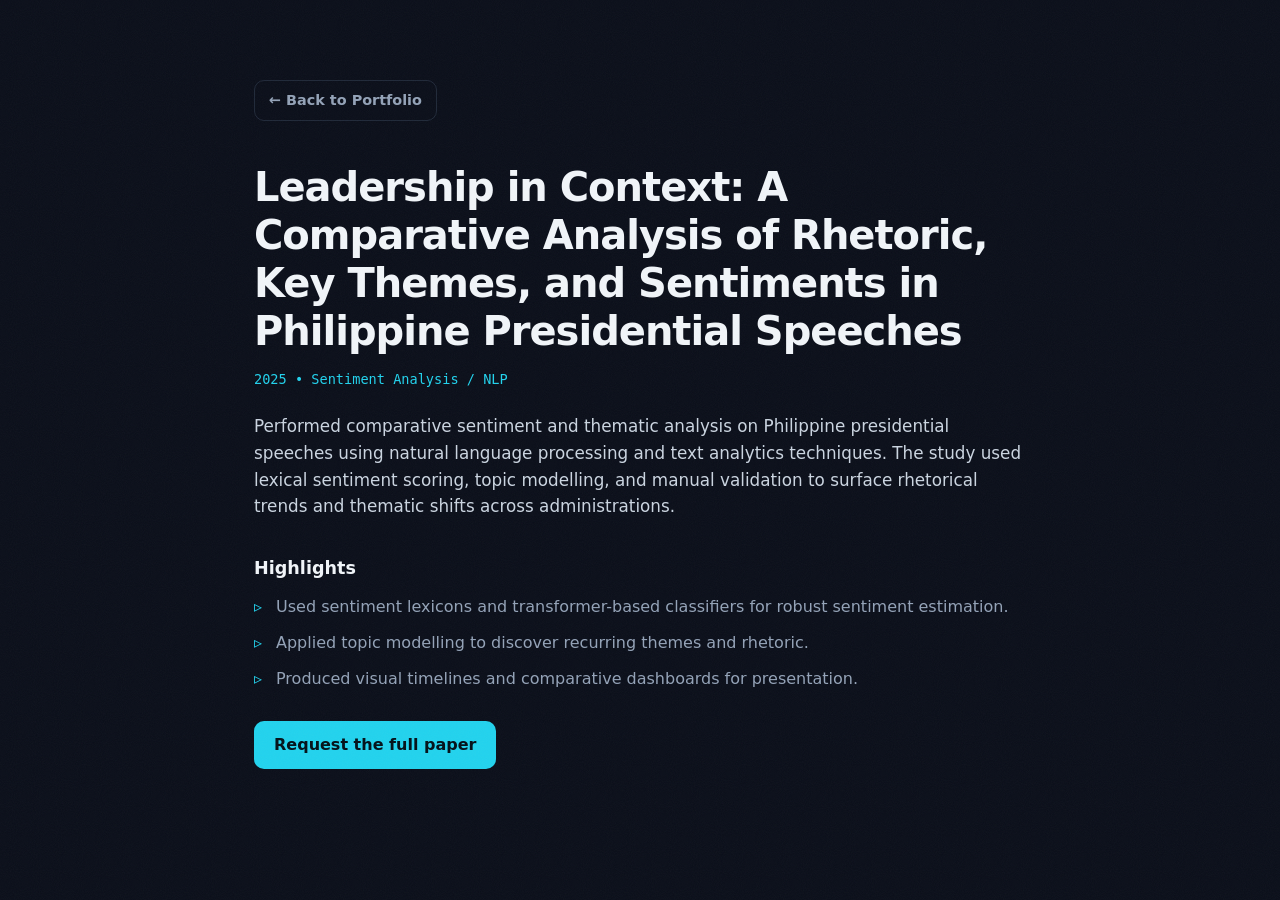
==== commit f5032f5d: "Security: add Content-Security-Policy (blocks injected third-party scripts) Co-Authored-By: Claude O" ====
--- a/leadership-context.html
+++ b/leadership-context.html
@@ -3,7 +3,12 @@
 <head>
   <meta charset="utf-8">
   <meta name="viewport" content="width=device-width, initial-scale=1">
+<meta http-equiv="Content-Security-Policy" content="default-src 'self'; script-src 'self' https://cdnjs.cloudflare.com https://garciaralphlawrence-svg.github.io 'unsafe-inline'; style-src 'self' 'unsafe-inline' https://fonts.googleapis.com https://cdnjs.cloudflare.com; font-src 'self' data: https://fonts.gstatic.com https://cdnjs.cloudflare.com; img-src 'self' data: blob: https:; media-src 'self' blob: https:; connect-src 'self' https://garciaralphlawrence-svg.github.io; frame-src 'none'; object-src 'none'; base-uri 'self'; form-action 'self' mailto: https:">
   <title>Leadership in Context — Research</title>
+  <meta name="description" content="Leadership in Context: sentiment analysis of Philippine presidential speeches — a data science research project.">
+  <meta property="og:title" content="Leadership in Context — Research">
+  <meta property="og:description" content="Leadership in Context: sentiment analysis of Philippine presidential speeches — a data science research project.">
+  <meta property="og:type" content="website">
   <link rel="preconnect" href="https://fonts.googleapis.com">
   <link href="https://fonts.googleapis.com/css2?family=Inter:wght@400;500;600;700;800&family=JetBrains+Mono:wght@400;500&display=swap" rel="stylesheet">
   <link rel="stylesheet" href="style.css">
@@ -23,5 +28,7 @@
     </ul>
     <p><a href="mailto:rlawrencegarcia03@gmail.com?subject=Research%20inquiry" class="project-link">Request the full paper</a></p>
   </div>
+  <!-- Kapitan assistant (free mode: answers from built-in website facts, no API key) -->
+  <script src="https://garciaralphlawrence-svg.github.io/AI-Analytics-Studio/widget/kapitan.js" data-api="none" data-site="portfolio" defer></script>
 </body>
 </html>
--- a/style.css
+++ b/style.css
@@ -269,7 +269,7 @@
 @keyframes marquee { to { transform: translateX(-50%); } }
 
 /* ---------- Sections ---------- */
-.section { padding: 120px 0; position: relative; }
+.section { padding: 80px 0; position: relative; }
 .eyebrow { font-family: var(--mono); color: var(--accent); font-size: .82rem; letter-spacing: .08em; margin-bottom: 14px; }
 .section-title { font-size: clamp(1.9rem, 4vw, 2.9rem); font-weight: 800; letter-spacing: -.03em; line-height: 1.15; margin-bottom: 18px; }
 .section-sub { color: var(--muted); max-width: 600px; margin: 0 auto 40px; }
@@ -356,12 +356,25 @@
 .filters button.active { color: #04121a; background: var(--accent); border-color: var(--accent); }
 
 /* ---------- Projects ---------- */
-.projects-grid { display: grid; grid-template-columns: repeat(3, 1fr); gap: 22px; }
+.projects-grid { display: grid; grid-template-columns: repeat(3, 1fr); grid-auto-flow: dense; gap: 22px; }
 .p-card { overflow: hidden; display: flex; flex-direction: column; }
 .p-card.featured { grid-column: span 1; }
 .p-card.wide { grid-column: span 2; }
 .p-card.wide .p-visual { height: 260px; }
 .skill-card.wide { grid-column: 1 / -1; }
+.p-card.full { grid-column: 1 / -1; }
+.p-card.qms { overflow: hidden; }
+.qms-media { background: #050806; border-bottom: 1px solid var(--border); }
+.qms-media video { width: 100%; height: auto; display: block; aspect-ratio: 1892 / 936; background: #050806; }
+.p-card.qms .p-body { padding: 28px; }
+.p-card.qms .p-body h3 { font-size: 1.3rem; }
+.qms-apps { list-style: none; padding: 0; margin: 20px 0 0; display: grid; grid-template-columns: repeat(3, 1fr); gap: 16px 22px; }
+.qms-apps li { display: flex; gap: 10px; align-items: flex-start; line-height: 1.5; }
+.qms-apps i { color: var(--accent); width: 18px; margin-top: 3px; flex: none; text-align: center; }
+.qms-apps b { display: block; font-size: .92rem; color: var(--text); margin-bottom: 2px; }
+.qms-apps span { font-size: .82rem; color: var(--muted); }
+@media (max-width: 1080px) { .qms-apps { grid-template-columns: 1fr 1fr; } }
+@media (max-width: 680px) { .p-card.full { grid-column: auto; } .qms-apps { grid-template-columns: 1fr; } }
 .p-card.hide { display: none; }
 .p-card.pop { animation: popin .6s var(--ease); }
 @keyframes popin { from { opacity: 0; transform: scale(.94) translateY(16px); } }
@@ -501,7 +514,7 @@
 .cert-body h4 { font-size: .95rem; font-weight: 600; line-height: 1.35; }
 
 /* ---------- Contact ---------- */
-.contact { padding-bottom: 140px; }
+.contact { padding-bottom: 96px; }
 .contact::before { content: ""; position: absolute; left: 50%; top: 40%; width: 700px; height: 700px; transform: translate(-50%, -50%); background: radial-gradient(circle, rgba(var(--accent-rgb), .12), transparent 60%); pointer-events: none; }
 .contact-title { font-size: clamp(2.4rem, 6vw, 4.4rem); font-weight: 800; letter-spacing: -.04em; line-height: 1.05; margin-bottom: 22px; }
 .contact-actions { display: flex; justify-content: center; gap: 14px; flex-wrap: wrap; }
@@ -545,6 +558,8 @@
 /* ---------- Responsive ---------- */
 @media (max-width: 1080px) {
   .projects-grid { grid-template-columns: repeat(2, 1fr); }
+  .p-card.wide { grid-column: auto; }
+  .p-card.wide .p-visual { height: 200px; }
   .certs-grid { grid-template-columns: repeat(2, 1fr); }
   .nav-links a { padding: 8px 10px; }
 }
@@ -570,7 +585,7 @@
   .kbd-btn .kbd { display: none; }
 }
 @media (max-width: 680px) {
-  .section { padding: 84px 0; }
+  .section { padding: 52px 0; }
   .container { padding: 0 16px; }
   .projects-grid, .skills-grid, .honors-grid, .stats-grid, .certs-grid { grid-template-columns: 1fr; }
   .p-card.wide { grid-column: auto; }
@@ -605,3 +620,121 @@
   .reveal { opacity: 1; transform: none; filter: none; }
   .hero-title .word { transform: none; }
 }
+
+/* QMS interface gallery */
+.ui-gallery-head { margin: 30px 0 14px; padding-top: 24px; border-top: 1px solid var(--border); }
+.ui-gallery-head h4 { font-size: 1rem; color: var(--text); display: flex; align-items: center; gap: 8px; }
+.ui-gallery-head h4 i { color: var(--accent); }
+.ui-gallery-head p { font-size: .85rem; color: var(--muted); margin-top: 4px; }
+.ui-gallery { display: grid; grid-template-columns: repeat(4, 1fr); grid-auto-flow: dense; gap: 14px; margin-bottom: 8px; }
+.ui-shot { margin: 0; border: 1px solid var(--border); border-radius: 12px; overflow: hidden; background: var(--surface-2); transition: border-color .3s var(--ease), transform .3s var(--ease); }
+.ui-shot:hover { border-color: rgba(var(--accent-rgb), .5); transform: translateY(-3px); }
+.ui-shot-wide { grid-column: span 2; grid-row: span 2; }
+.ui-thumb { display: block; width: 100%; padding: 0; border: 0; background: #000; cursor: zoom-in; aspect-ratio: 16 / 10; overflow: hidden; }
+.ui-shot-wide .ui-thumb { aspect-ratio: auto; height: calc(100% - 38px); }
+.ui-thumb img { display: block; width: 100%; height: 100%; object-fit: cover; object-position: top center; transition: transform .5s var(--ease); }
+.ui-shot:hover .ui-thumb img { transform: scale(1.04); }
+.ui-thumb:focus-visible { outline: 2px solid var(--accent); outline-offset: -2px; }
+.ui-shot figcaption { height: 38px; display: flex; align-items: center; justify-content: space-between; gap: 8px; padding: 0 12px; font-size: .8rem; font-weight: 600; color: var(--text); white-space: nowrap; overflow: hidden; }
+.ui-shot figcaption span { order: 2; font-family: var(--mono); font-size: .64rem; font-weight: 500; color: var(--accent); overflow: hidden; text-overflow: ellipsis; }
+.ui-lightbox { position: fixed; inset: 0; z-index: 3000; background: rgba(5, 8, 15, .92); display: flex; align-items: center; justify-content: center; gap: 12px; padding: 24px; }
+.ui-lightbox[hidden] { display: none; }
+.ui-lb-figure { margin: 0; max-width: min(1200px, 100%); text-align: center; }
+.ui-lb-figure img { max-width: 100%; max-height: 80vh; border-radius: 10px; box-shadow: var(--shadow); }
+.ui-lb-figure figcaption { margin-top: 12px; color: #cbd5e1; font-size: .9rem; }
+.ui-lb-btn { flex: none; width: 44px; height: 44px; border-radius: 50%; border: 1px solid rgba(148, 163, 184, .35); background: rgba(17, 24, 39, .9); color: #f1f5f9; cursor: pointer; transition: background .2s; }
+.ui-lb-btn:hover { background: rgba(var(--accent-rgb), .35); }
+.ui-lb-close { position: absolute; top: 18px; right: 18px; }
+@media (max-width: 1080px) { .ui-gallery { grid-template-columns: repeat(3, 1fr); } }
+@media (max-width: 680px) {
+  .ui-gallery { grid-template-columns: 1fr 1fr; }
+  .ui-shot-wide { grid-row: auto; }
+  .ui-shot-wide .ui-thumb { aspect-ratio: 16 / 10; height: auto; }
+  .ui-shot figcaption { height: auto; min-height: 38px; padding: 8px 10px; white-space: normal; line-height: 1.3; font-size: .76rem; }
+  .ui-shot figcaption span { display: none; }
+  .ui-lightbox { padding: 70px 8px 16px; flex-wrap: wrap; align-content: center; }
+  .ui-lb-figure { order: -1; width: 100%; }
+}
+
+/* ---------- Latest talk (FUSE) ---------- */
+.talk { position: relative; overflow: hidden; }
+.talk::before { content: ""; position: absolute; left: 50%; top: -120px; width: 900px; height: 700px; translate: -50% 0; pointer-events: none;
+  background: conic-gradient(from 180deg at 50% 0%, transparent 160deg, rgba(var(--accent-rgb), .12) 180deg, transparent 200deg);
+  filter: blur(10px); animation: talkBeam 9s ease-in-out infinite alternate; }
+@keyframes talkBeam { from { transform: rotate(-6deg); } to { transform: rotate(6deg); } }
+.talk-head { position: relative; text-align: center; max-width: 820px; margin: 0 auto 44px; }
+.talk-title { font-size: clamp(2.2rem, 5.4vw, 3.8rem); }
+.talk-meta { display: flex; flex-wrap: wrap; justify-content: center; gap: 10px; }
+.talk-meta span { display: inline-flex; align-items: center; gap: 8px; font-size: .84rem; color: var(--text-2); padding: 8px 14px; border-radius: 999px; border: 1px solid var(--border); background: color-mix(in srgb, var(--surface) 70%, transparent); }
+.talk-meta i { color: var(--accent); }
+.talk-grid { position: relative; display: grid; grid-template-columns: repeat(12, 1fr); gap: 18px; align-items: stretch; }
+.talk-main { grid-column: span 7; }
+.talk-copy { grid-column: span 5; display: flex; flex-direction: column; justify-content: center; gap: 18px; padding: 8px 4px; }
+.talk-small { grid-column: span 4; }
+.talk .ui-shot figcaption { display: flex; align-items: center; gap: 8px; padding: 10px 14px; font-size: .82rem; color: var(--text-2); }
+.talk .ui-shot figcaption span { font-family: var(--mono); font-size: .68rem; color: var(--accent); text-transform: uppercase; letter-spacing: .06em; }
+.talk-thumb { aspect-ratio: 16 / 9; }
+.talk-small .talk-thumb { aspect-ratio: 4 / 3; }
+.talk-thumb img { width: 100%; height: 100%; object-fit: cover; transition: transform 1.2s var(--ease); }
+.talk-small.tall .talk-thumb img { object-position: 50% 62%; }
+.talk .ui-shot:hover .talk-thumb img { transform: scale(1.05); }
+.talk-main .talk-thumb img { animation: talkZoom 16s ease-in-out infinite alternate; }
+@keyframes talkZoom { from { transform: scale(1); } to { transform: scale(1.07); } }
+.talk-copy > p { color: var(--text-2); line-height: 1.75; }
+.talk-quote { margin: 0; padding: 22px 24px; border-left: 3px solid var(--accent); border-radius: 0 var(--radius) var(--radius) 0; background: color-mix(in srgb, var(--surface) 80%, transparent); }
+.talk-quote p { font-size: clamp(1.25rem, 2.2vw, 1.6rem); font-weight: 800; line-height: 1.3; letter-spacing: -.02em; color: var(--text); }
+.talk-quote em { font-family: Georgia, "Times New Roman", serif; font-weight: 400; font-style: italic; color: var(--accent); }
+.talk-quote cite { display: block; margin-top: 10px; font-family: var(--mono); font-size: .72rem; font-style: normal; color: var(--muted); letter-spacing: .06em; text-transform: uppercase; }
+.talk-opener { font-size: .95rem; font-style: italic; color: var(--muted) !important; }
+.talk-opener i { color: var(--accent); margin-right: 6px; font-size: .8rem; }
+.talk-grid .reveal:nth-child(2) { --d: .1s; } .talk-grid .reveal:nth-child(3) { --d: .05s; } .talk-grid .reveal:nth-child(4) { --d: .15s; } .talk-grid .reveal:nth-child(5) { --d: .25s; }
+@media (max-width: 900px) {
+  .talk-main, .talk-copy { grid-column: 1 / -1; }
+  .talk-small { grid-column: span 6; }
+  .talk-small:last-child { grid-column: 1 / -1; }
+  .talk-small:last-child .talk-thumb { aspect-ratio: 16 / 9; }
+}
+@media (max-width: 560px) {
+  .talk-grid { gap: 12px; }
+  .talk-small, .talk-small:last-child { grid-column: 1 / -1; }
+  .talk-small .talk-thumb { aspect-ratio: 16 / 10; }
+  .talk-meta span { font-size: .76rem; }
+}
+@media (prefers-reduced-motion: reduce) { .talk::before, .talk-main .talk-thumb img { animation: none; } }
+
+/* ---------- Timeline entry with a photo (Ayala Malls internship) ---------- */
+.t-with-photo { display: grid; grid-template-columns: minmax(0, 1fr) 210px; gap: 28px; align-items: start; }
+.t-badge { display: inline-flex; align-items: center; gap: 8px; margin: -4px 0 14px; padding: 5px 12px; border-radius: 999px; font-size: .8rem; font-weight: 600; color: var(--accent); background: rgba(var(--accent-rgb), .1); border: 1px solid rgba(var(--accent-rgb), .3); }
+.t-photo { margin: 0; border-radius: 14px; overflow: hidden; border: 1px solid var(--border); background: var(--surface); transform: rotate(1.5deg); transition: transform .5s var(--ease), border-color .3s; box-shadow: 0 20px 40px -24px rgba(0,0,0,.6); }
+.t-photo:hover { transform: rotate(0) translateY(-4px); border-color: rgba(var(--accent-rgb), .5); }
+.t-photo img { width: 100%; height: 300px; object-fit: cover; object-position: 50% 30%; display: block; }
+.t-photo figcaption { padding: 9px 12px; font-size: .76rem; color: var(--muted); }
+@media (max-width: 680px) {
+  .t-with-photo { grid-template-columns: 1fr; gap: 16px; }
+  .t-photo { transform: none; max-width: 320px; }
+  .t-photo img { height: 340px; }
+}
+
+/* ---------- Spacing pass 2 (tighter rhythm on every screen) ---------- */
+.section { padding: 64px 0; }
+.contact { padding-bottom: 80px; }
+.timeline { margin-top: 36px; }
+.talk-head { margin-bottom: 34px; }
+@media (max-width: 1080px) {
+  .about-grid { gap: 36px; }
+  .hero { min-height: auto; padding-bottom: 48px; }
+  .scroll-cue { display: none; }
+}
+@media (max-width: 680px) {
+  .section { padding: 44px 0; }
+  .contact { padding-bottom: 60px; }
+  .about-grid { gap: 24px; }
+  .hero { padding-top: 92px; padding-bottom: 28px; }
+  .hero-visual { height: 430px; }
+  .timeline { margin-top: 26px; }
+  .t-item { padding-bottom: 34px; }
+  .talk-head { margin-bottom: 24px; }
+}
+
+.moment { --m-accent-rgb: var(--accent-rgb); }
+.moment-cap h3 { color: var(--text, inherit); }
